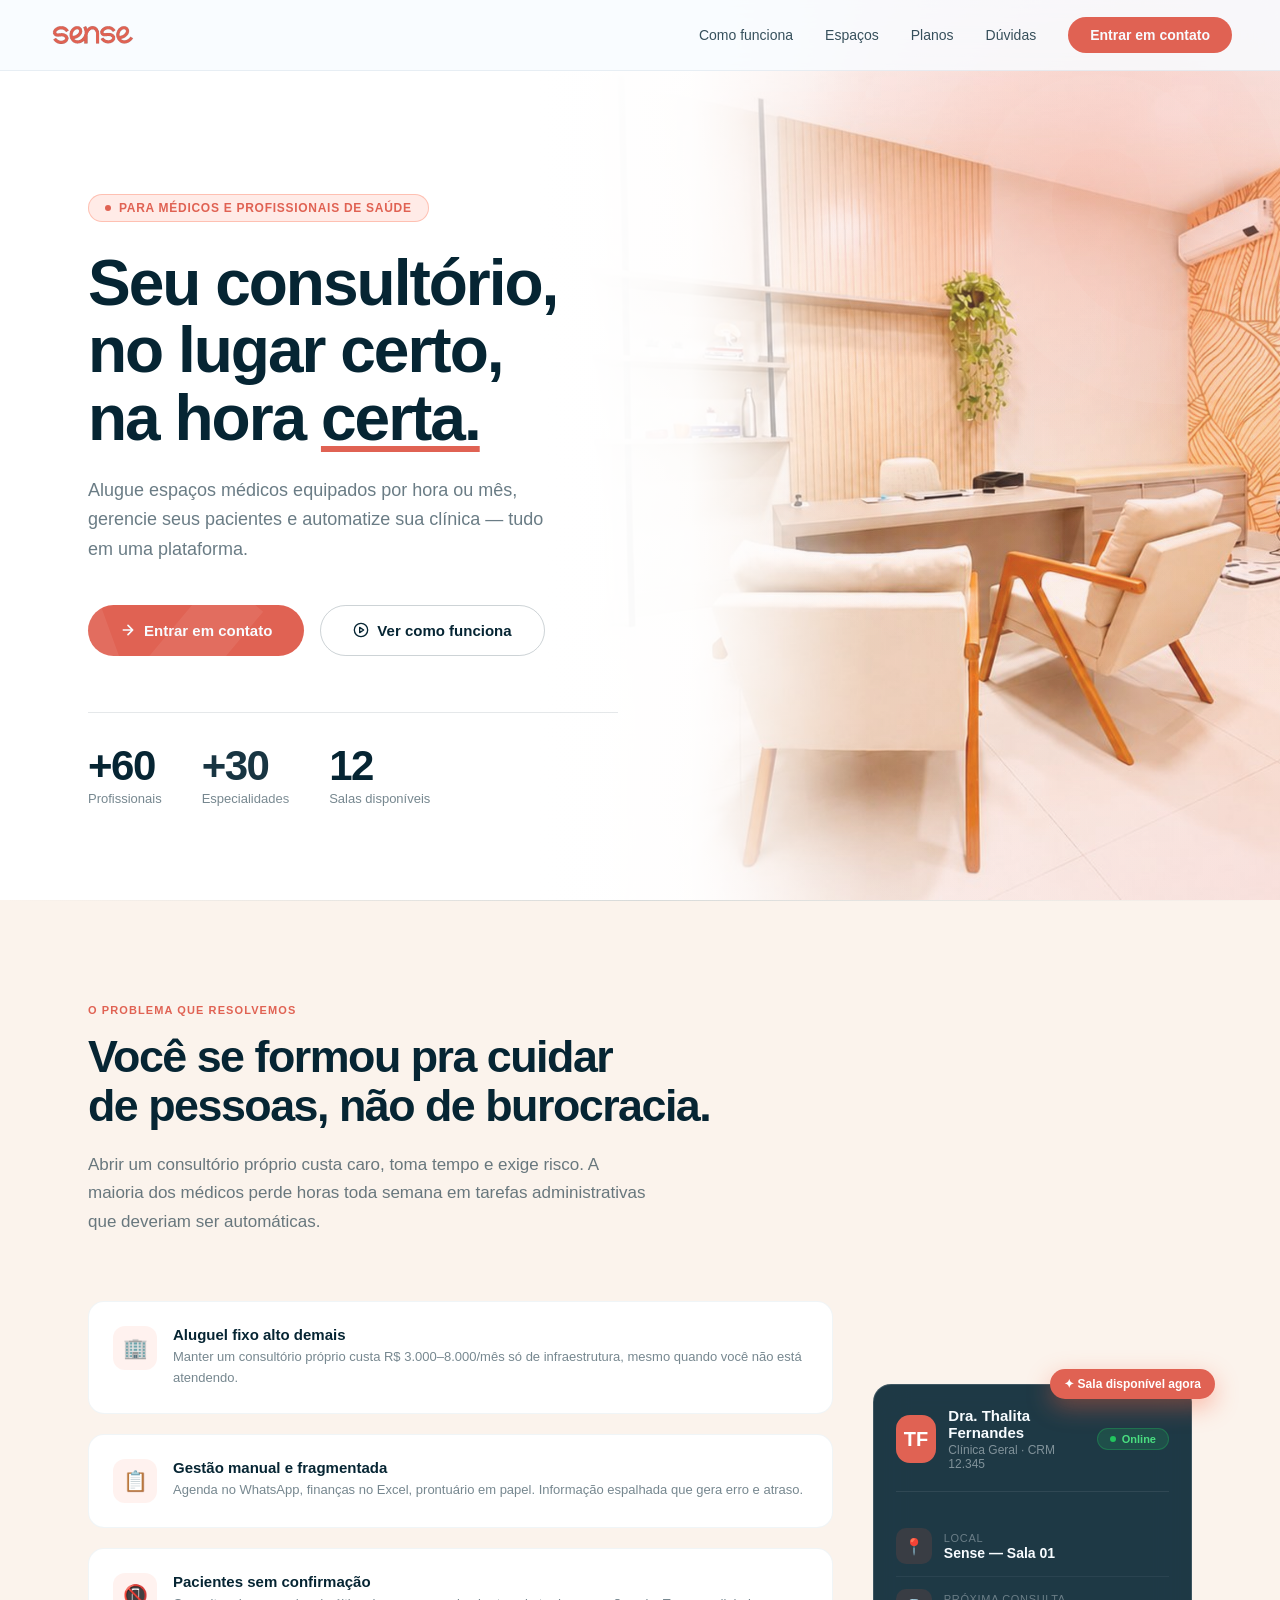
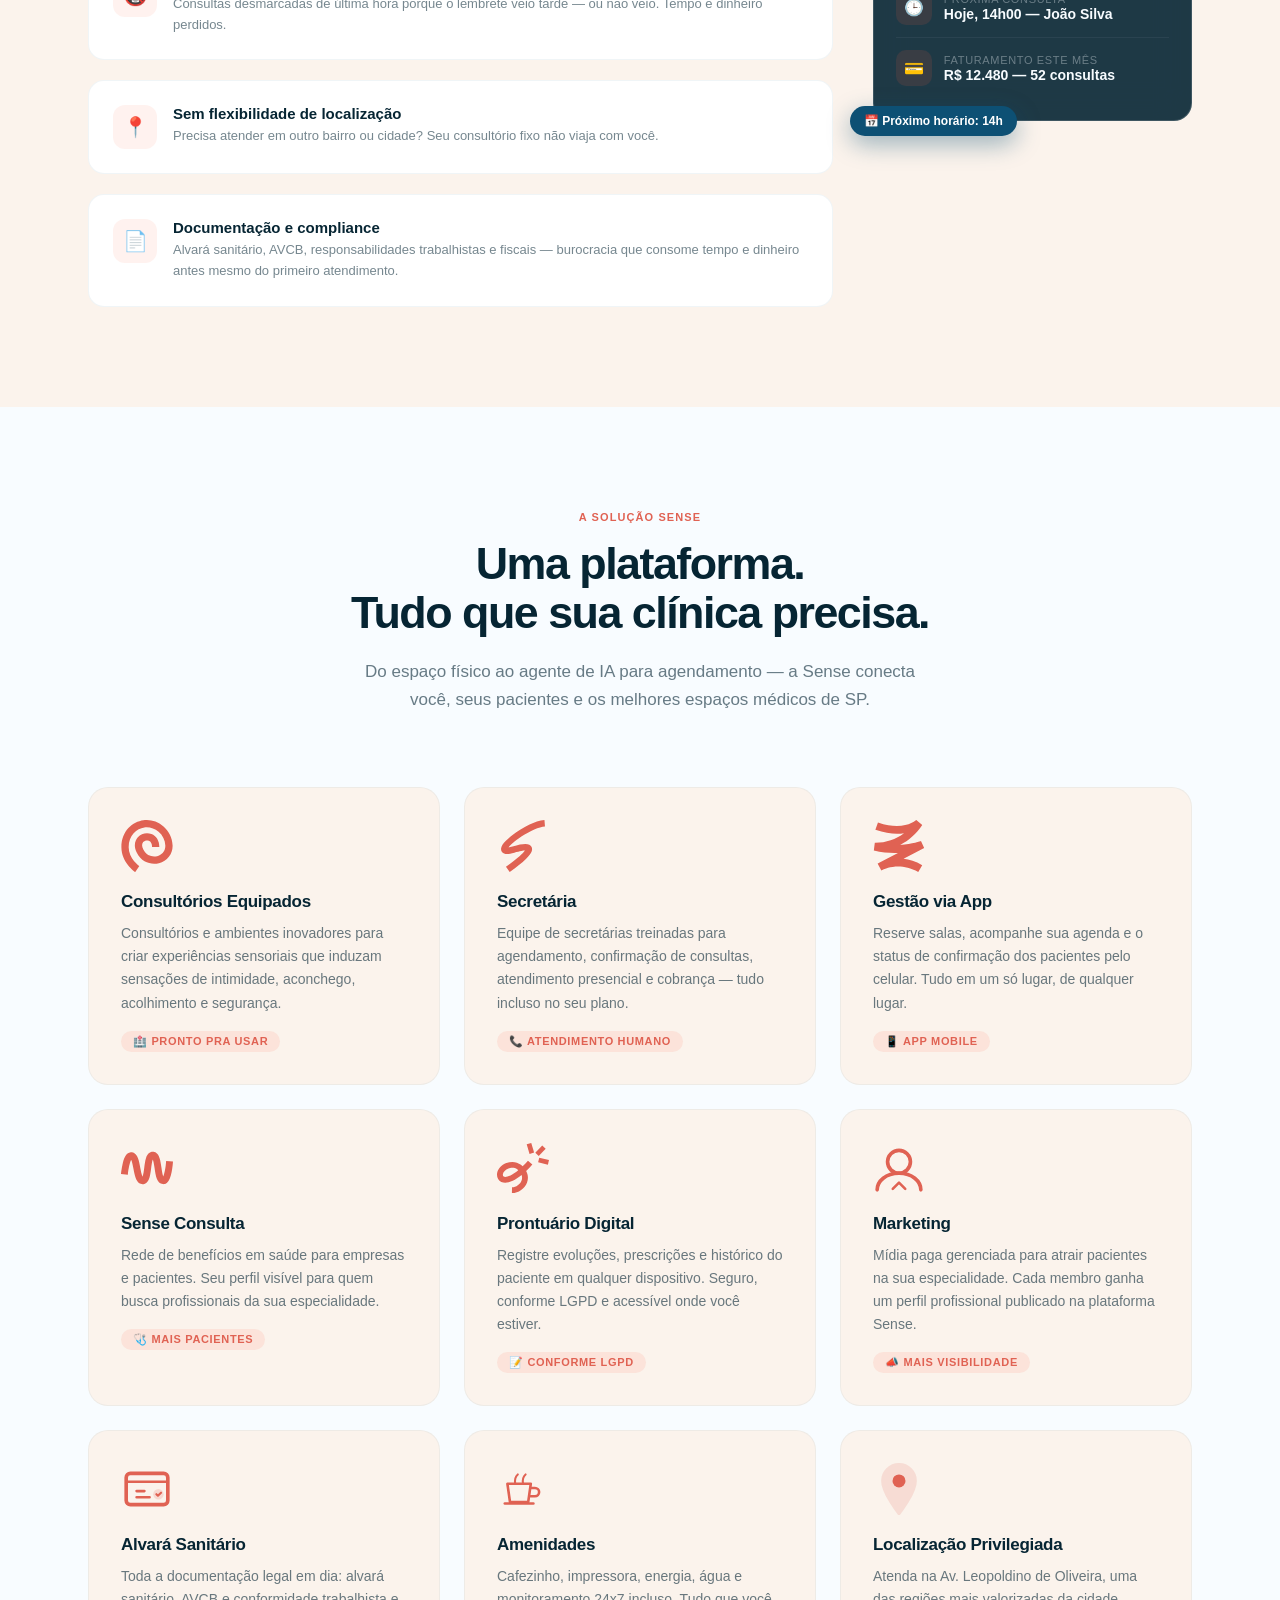
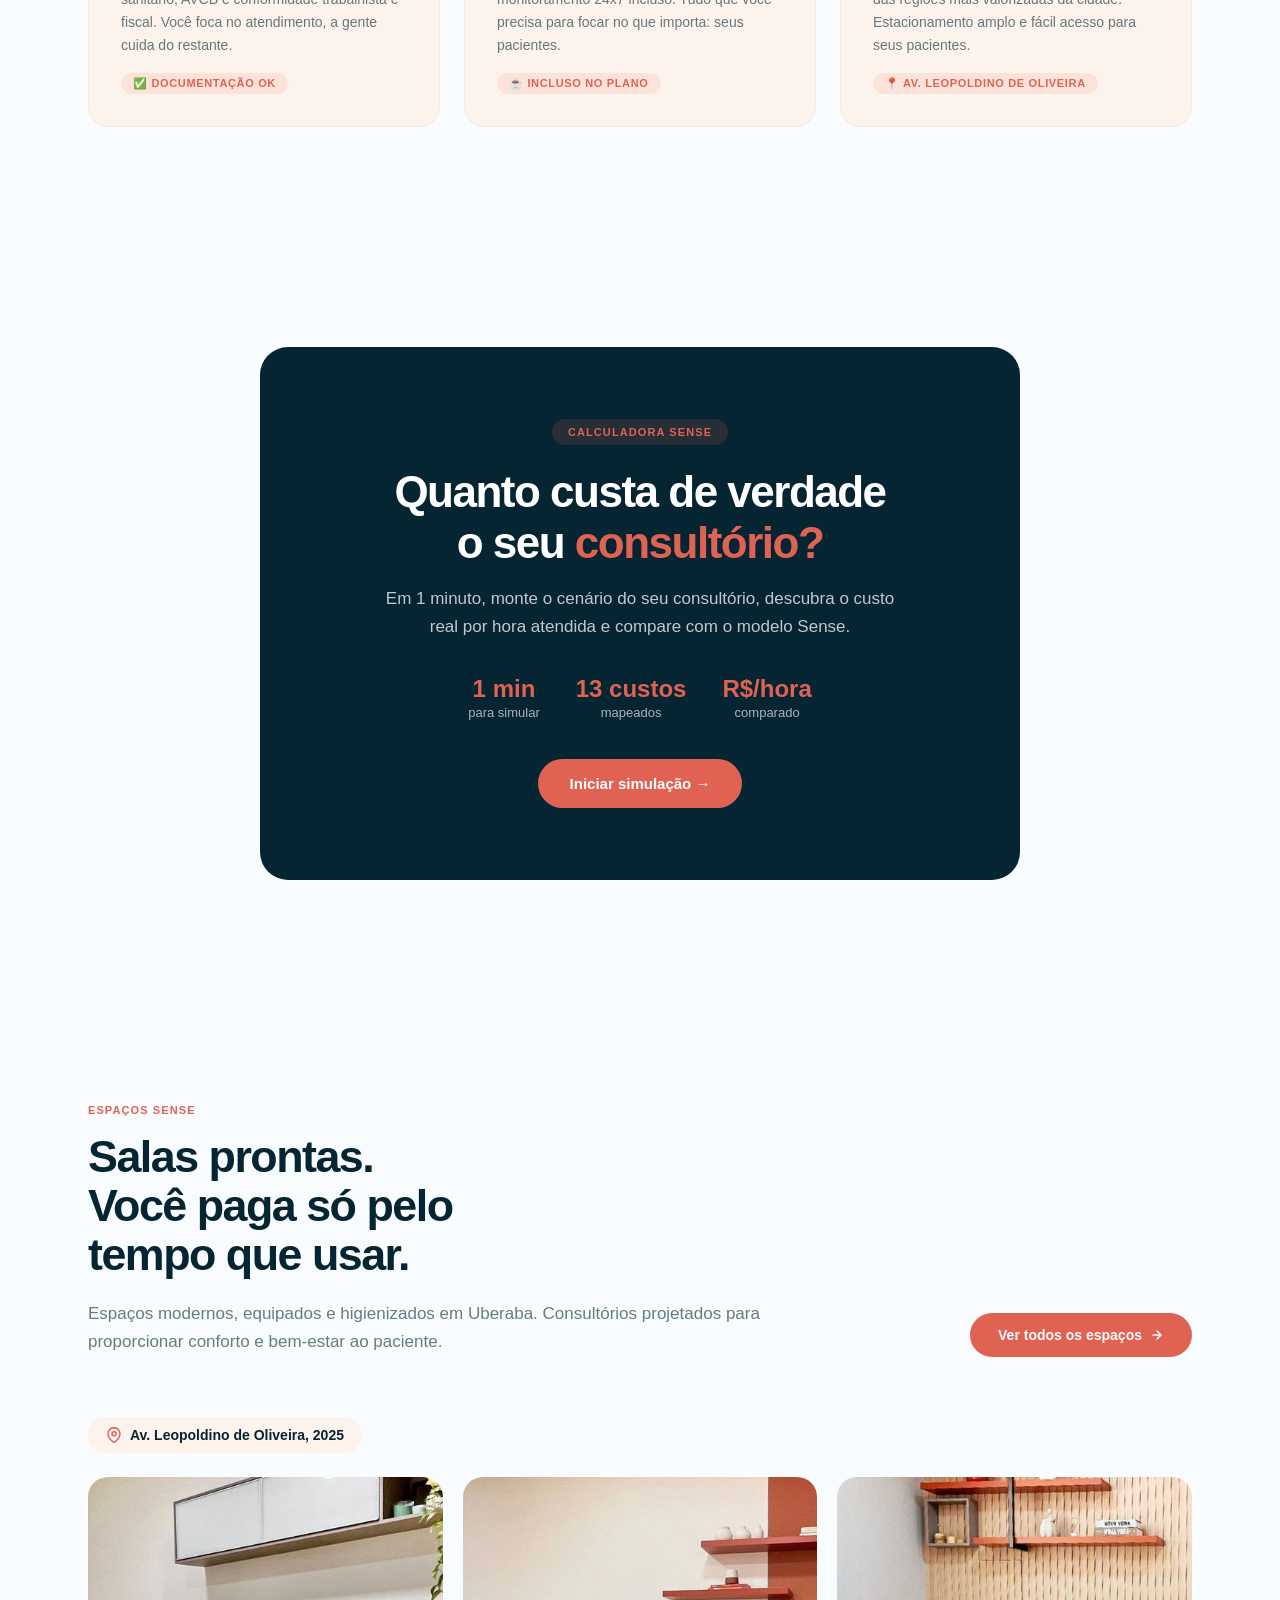
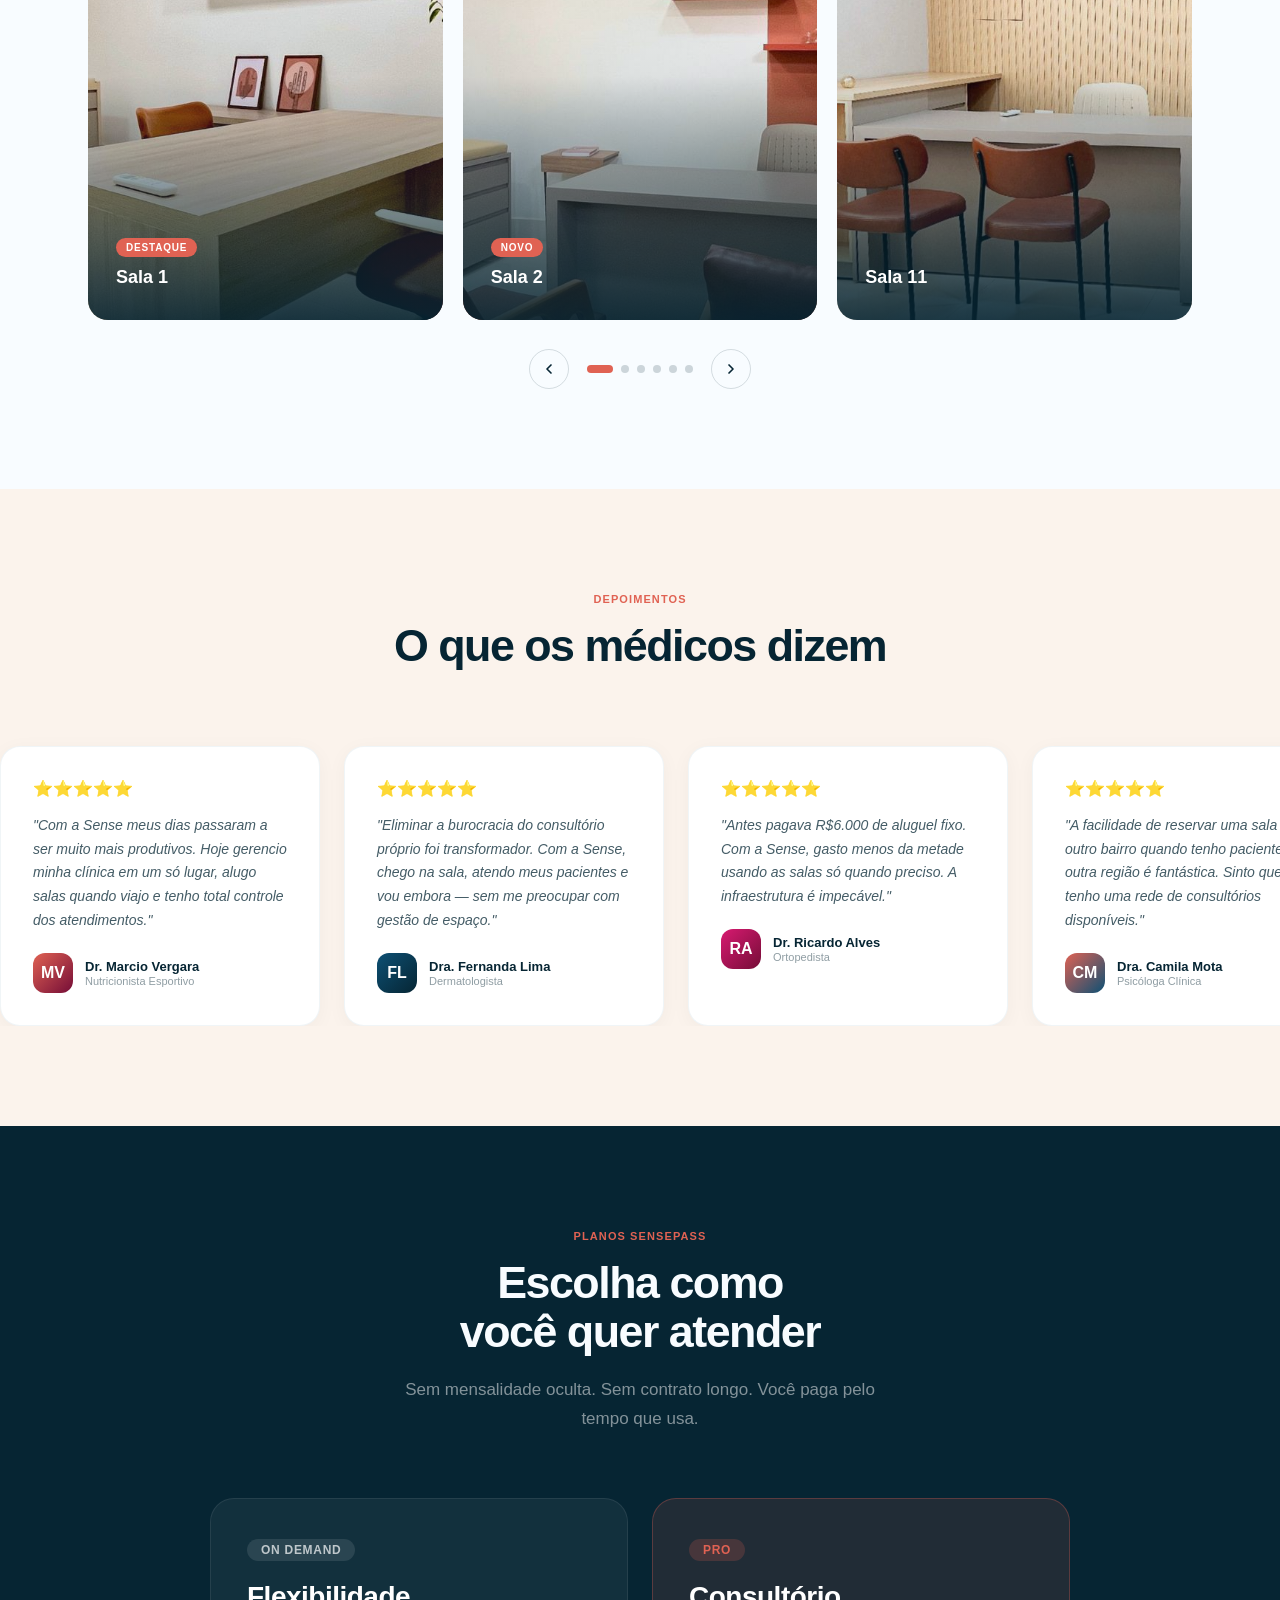
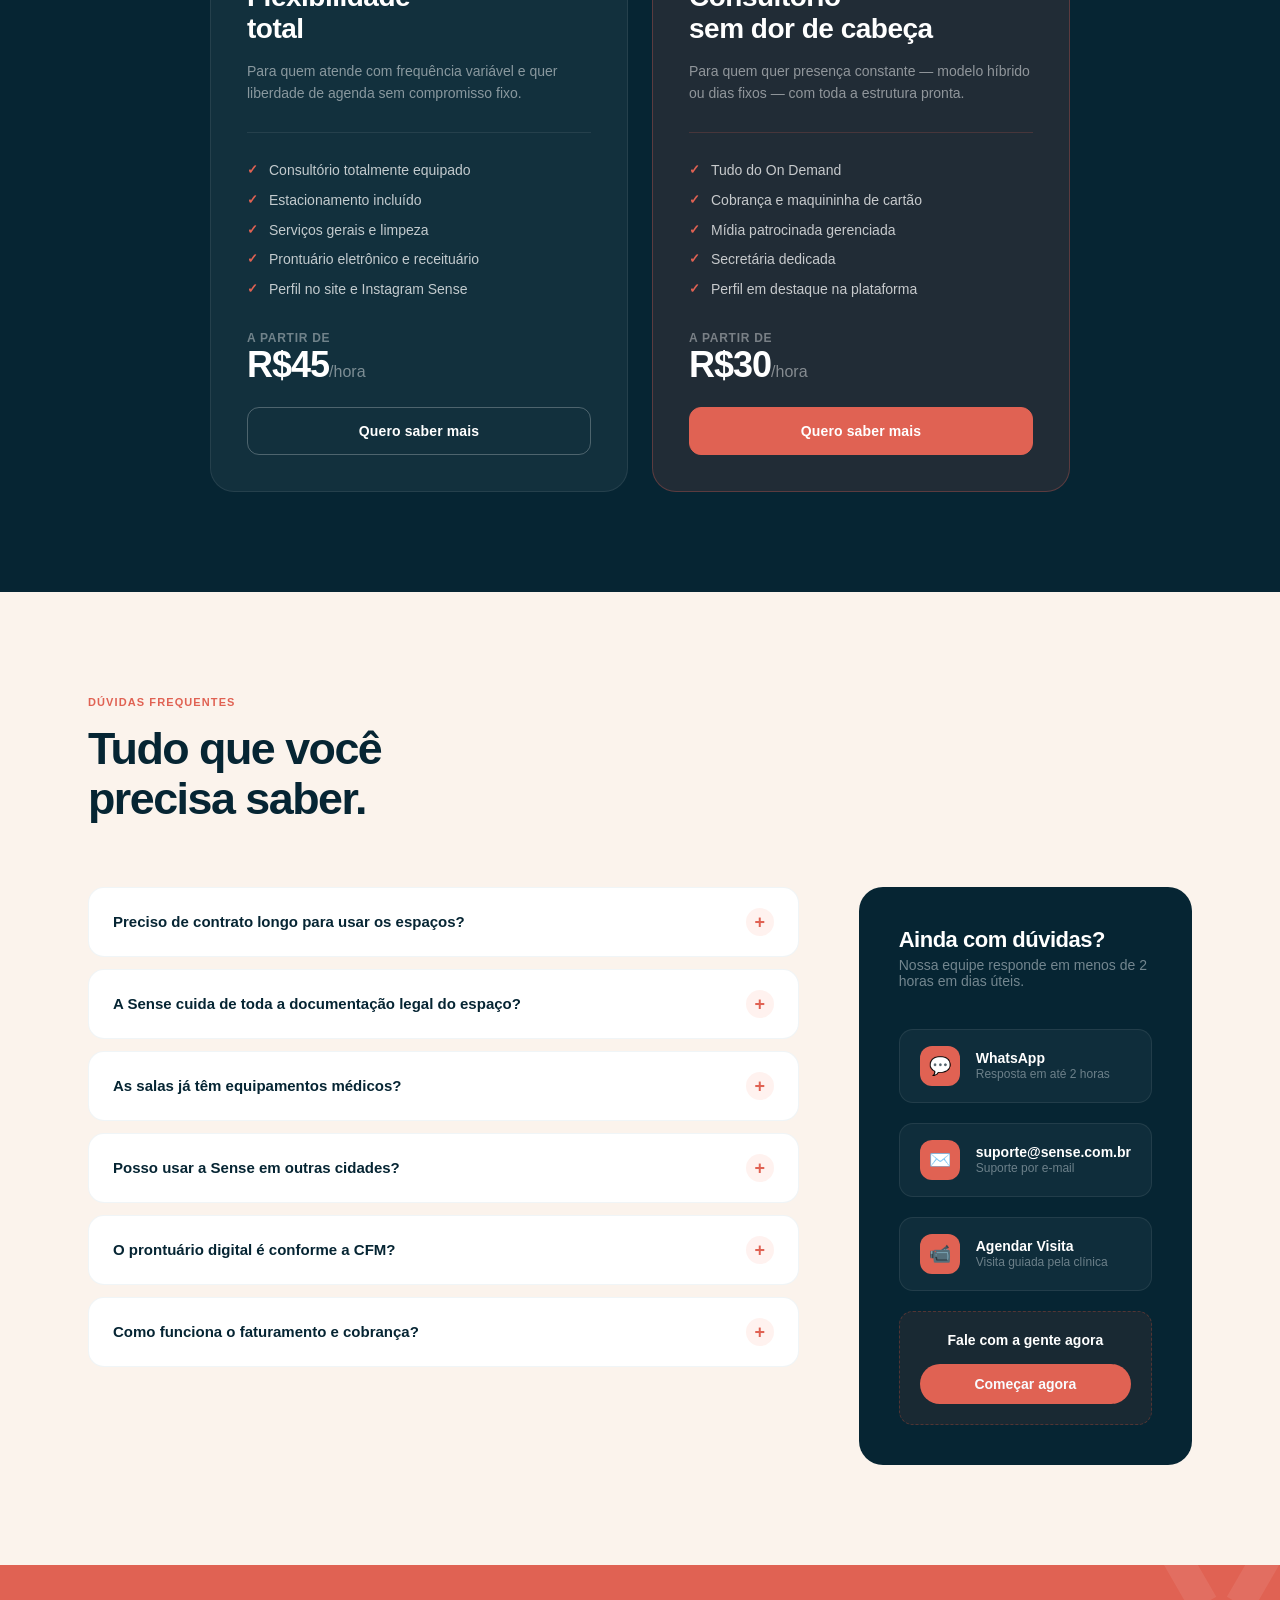
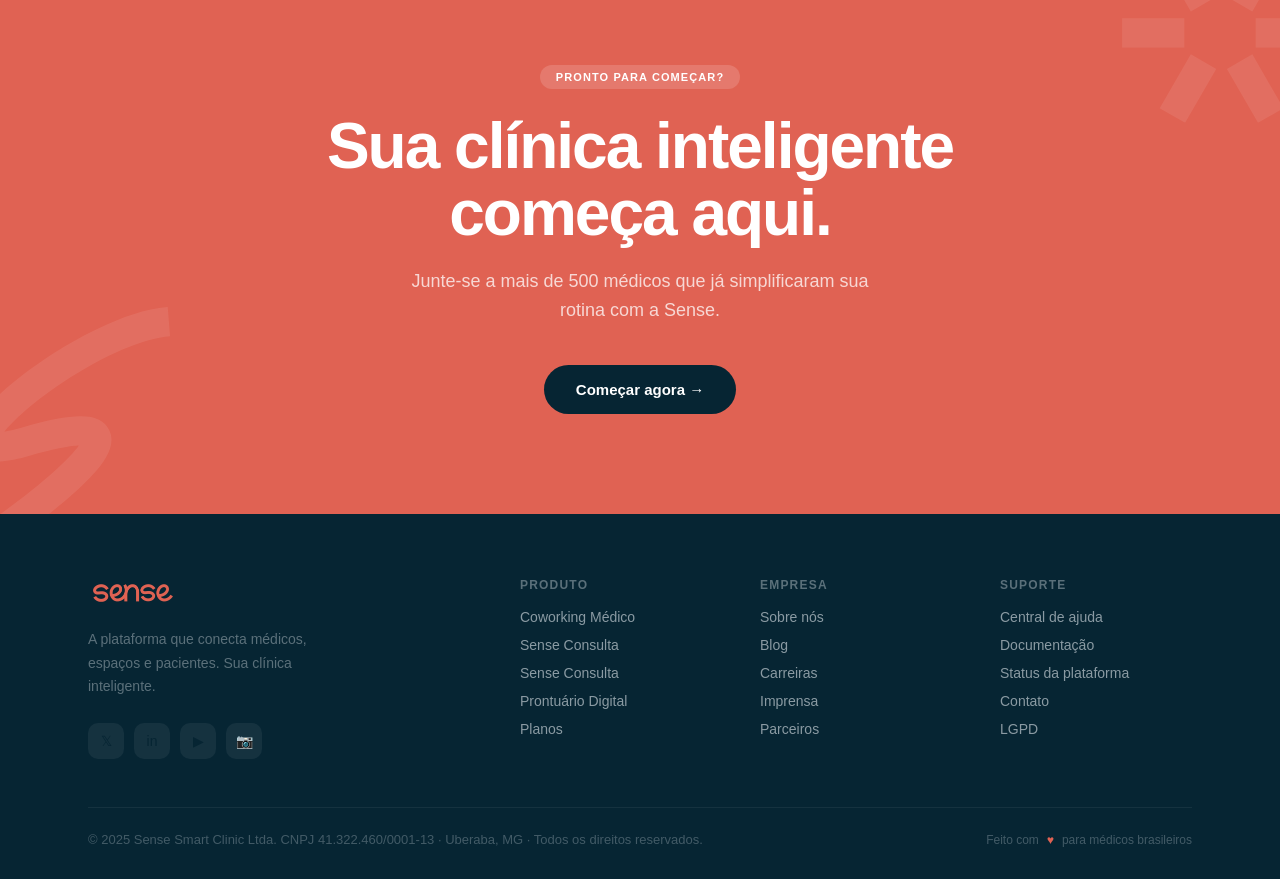
==== index.html @ 04485020 "fix: seleciona o pacote SensePass mais próximo das horas mensais Antes o pacote era sempre arredonda" ====
<!DOCTYPE html>
<html lang="pt-BR">
<head>
<meta charset="UTF-8" />
<meta name="viewport" content="width=device-width, initial-scale=1.0" />
<title>Sense Smart Clinic — Seu consultório inteligente</title>
<link rel="icon" type="image/svg+xml" href="favicon.svg" />
<link rel="icon" type="image/png" sizes="96x96" href="favicon-96.png" />
<link rel="apple-touch-icon" sizes="180x180" href="apple-touch-icon.png" />
<meta name="theme-color" content="#e06253" />
<style>
/* ─── FONT ─────────────────────────────────────────────── */
@font-face {
  font-family: 'Satoshi';
  src: url('Satoshi-Variable.ttf') format('truetype');
  font-weight: 100 900;
  font-style: normal;
}

/* ─── TOKENS ────────────────────────────────────────────── */
:root {
  --tomato:      #e06253;
  --tomato-dark: #c45444;
  --tomato-soft: #FEDDD6;
  --claret:      #750D37;
  --indigo:      #0D5074;
  --gunmetal:    #062533;
  --seashell:    #FBF3EC;
  --white:       #F8FCFF;
  --fairy:       #FCC5DF;
  --dogwood:     #D81A71;

  --ff: 'Satoshi', sans-serif;
  --ease-out-expo: cubic-bezier(0.16, 1, 0.3, 1);
}

/* ─── RESET ─────────────────────────────────────────────── */
*, *::before, *::after { box-sizing: border-box; margin: 0; padding: 0; }
html { scroll-behavior: smooth; }
body {
  font-family: var(--ff);
  background: var(--white);
  color: var(--gunmetal);
  overflow-x: hidden;
  -webkit-font-smoothing: antialiased;
}
img, svg { display: block; max-width: 100%; }
a { text-decoration: none; color: inherit; }
button, input { font-family: inherit; }

/* ─── UTILITY ───────────────────────────────────────────── */
.container {
  max-width: 1200px;
  margin: 0 auto;
  padding: 0 48px;
}
@media (max-width: 768px) { .container { padding: 0 24px; } }

/* ─── NAV ───────────────────────────────────────────────── */
nav {
  position: fixed; top: 0; left: 0; right: 0; z-index: 100;
  display: flex; align-items: center; justify-content: space-between;
  padding: 20px 48px;
  background: rgba(248,252,255,0.85);
  backdrop-filter: blur(16px);
  border-bottom: 1px solid rgba(13,80,116,0.08);
  transition: all 0.3s ease;
}
nav.scrolled {
  padding: 14px 48px;
  box-shadow: 0 2px 24px rgba(6,37,51,0.08);
}
.nav-logo {
  display: flex; align-items: center; gap: 10px;
}
.nav-logo-icon {
  width: 40px; height: 40px;
  background: var(--tomato);
  border-radius: 12px;
  display: flex; align-items: center; justify-content: center;
}
.nav-logo-text {
  font-size: 22px; font-weight: 800;
  color: var(--gunmetal);
  letter-spacing: -0.5px;
}
.nav-links {
  display: flex; align-items: center; gap: 32px;
  list-style: none;
}
.nav-links a {
  font-size: 14px; font-weight: 500;
  color: var(--gunmetal);
  opacity: 0.8;
  transition: opacity 0.2s;
}
.nav-links a:hover { opacity: 1; }
.nav-cta {
  background: var(--tomato);
  color: var(--white) !important;
  opacity: 1 !important;
  padding: 10px 22px;
  border-radius: 50px;
  font-weight: 600 !important;
  transition: background 0.2s, transform 0.15s !important;
}
.nav-cta:hover { background: var(--tomato-dark) !important; transform: translateY(-1px); }
@media (max-width: 768px) {
  nav { padding: 16px 24px; }
  .nav-links { display: none; }
}

/* ─── HERO ──────────────────────────────────────────────── */
.hero {
  min-height: 100vh;
  background:
    linear-gradient(to right, #ffffff 0%, #ffffff 42%, rgba(255,255,255,0.92) 54%, rgba(255,255,255,0.1) 68%),
    radial-gradient(ellipse at 100% 0%, rgba(224,98,83,0.22) 0%, rgba(224,98,83,0) 55%),
    radial-gradient(ellipse at 100% 100%, rgba(224,98,83,0.18) 0%, rgba(224,98,83,0) 50%),
    url('[data-uri]') center center / cover no-repeat;
  background-color: #ffffff;
  position: relative;
  overflow: hidden;
  display: flex; align-items: center;
  padding-top: 80px;
}

.hero-bg-grafismo {
  position: absolute;
  pointer-events: none;
  opacity: 0.07;
}
.hero-bg-grafismo.g1 { top: -60px; right: -80px; width: 520px; transform: rotate(15deg); }
.hero-bg-grafismo.g2 { bottom: -40px; left: -60px; width: 360px; transform: rotate(-20deg); }
.hero-bg-grafismo.g3 { top: 40%; right: 5%; width: 180px; opacity: 0.05; }

.hero-accent-blob {
  position: absolute;
  width: 600px; height: 600px;
  border-radius: 50%;
  background: radial-gradient(circle, rgba(252,94,59,0.18) 0%, transparent 70%);
  top: -100px; right: -100px;
  pointer-events: none;
}

.hero-content {
  padding: 100px 0 80px;
  width: 100%;
}
.hero-left {
  max-width: 48%;
}
.hero > .container {
  width: 100%;
}

.hero-eyebrow {
  display: inline-flex; align-items: center; gap: 8px;
  background: rgba(252,94,59,0.12);
  border: 1px solid rgba(252,94,59,0.3);
  border-radius: 50px;
  padding: 6px 16px;
  margin-bottom: 28px;
}
.hero-eyebrow-dot {
  width: 6px; height: 6px;
  background: var(--tomato);
  border-radius: 50%;
  animation: pulse-dot 2s ease-in-out infinite;
}
@keyframes pulse-dot {
  0%, 100% { transform: scale(1); opacity: 1; }
  50% { transform: scale(1.4); opacity: 0.7; }
}
.hero-eyebrow span {
  font-size: 12px; font-weight: 600;
  color: var(--tomato);
  letter-spacing: 0.06em; text-transform: uppercase;
}

.hero-title {
  font-size: clamp(40px, 5vw, 64px);
  font-weight: 800;
  line-height: 1.05;
  letter-spacing: -2px;
  color: var(--gunmetal);
  margin-bottom: 24px;
}
.hero-title .accent { color: var(--tomato); }

.hero-subtitle {
  font-size: 18px; font-weight: 400; line-height: 1.65;
  color: rgba(6,37,51,0.6);
  margin-bottom: 40px;
  max-width: 480px;
}

.hero-ctas {
  display: flex; gap: 16px; flex-wrap: wrap; margin-bottom: 56px;
}
.btn-primary {
  background: var(--tomato);
  color: var(--white);
  padding: 16px 32px;
  border-radius: 50px;
  font-size: 15px; font-weight: 700;
  border: none; cursor: pointer;
  transition: all 0.2s;
  display: inline-flex; align-items: center; gap: 8px;
}
.btn-primary:hover { background: var(--tomato-dark); transform: translateY(-2px); box-shadow: 0 8px 24px rgba(252,94,59,0.35); }
.btn-ghost {
  background: transparent;
  color: var(--gunmetal);
  padding: 16px 32px;
  border-radius: 50px;
  font-size: 15px; font-weight: 600;
  border: 1.5px solid rgba(6,37,51,0.2);
  cursor: pointer;
  transition: all 0.2s;
  display: inline-flex; align-items: center; gap: 8px;
}
.btn-ghost:hover { border-color: rgba(6,37,51,0.5); background: rgba(6,37,51,0.04); }

.hero-stats {
  display: flex; gap: 40px; flex-wrap: wrap;
  padding-top: 32px;
  border-top: 1px solid rgba(6,37,51,0.1);
}
.stat-item {}
.stat-num {
  font-size: 42px; font-weight: 900; color: var(--gunmetal); letter-spacing: -1.5px; line-height: 1;
}
.stat-label {
  font-size: 13px; color: rgba(6,37,51,0.55); margin-top: 4px; font-weight: 500;
}

/* HERO VISUAL SIDE */
.hero-visual {
  position: relative;
  display: flex; align-items: flex-end; justify-content: flex-end;
  min-height: 420px;
}

.hero-card-main {
  background: rgba(6,37,51,0.9);
  backdrop-filter: blur(16px);
  border: 1px solid rgba(248,252,255,0.15);
  border-radius: 18px;
  padding: 22px;
  width: 100%;
  max-width: 380px;
  align-self: flex-end;
  position: relative;
  animation: float-card 4s ease-in-out infinite;
}
@keyframes float-card {
  0%, 100% { transform: translateY(0); }
  50% { transform: translateY(-10px); }
}

.card-header {
  display: flex; align-items: center; gap: 12px;
  margin-bottom: 24px;
  padding-bottom: 20px;
  border-bottom: 1px solid rgba(248,252,255,0.08);
}
.card-avatar {
  width: 48px; height: 48px;
  background: var(--tomato);
  border-radius: 14px;
  display: flex; align-items: center; justify-content: center;
  font-size: 20px; font-weight: 800; color: white;
}
.card-doctor-info {}
.card-doctor-name {
  font-size: 15px; font-weight: 700; color: var(--white);
}
.card-doctor-spec {
  font-size: 12px; color: rgba(248,252,255,0.45);
  margin-top: 2px;
}
.card-status {
  margin-left: auto;
  display: flex; align-items: center; gap: 6px;
  background: rgba(34,197,94,0.15);
  border: 1px solid rgba(34,197,94,0.3);
  border-radius: 50px;
  padding: 4px 12px;
}
.card-status-dot { width: 6px; height: 6px; background: #22c55e; border-radius: 50%; }
.card-status span { font-size: 11px; font-weight: 600; color: #4ade80; }

.card-row {
  display: flex; align-items: center; gap: 12px;
  padding: 12px 0;
  border-bottom: 1px solid rgba(248,252,255,0.05);
}
.card-row:last-of-type { border-bottom: none; }
.card-row-icon {
  width: 36px; height: 36px;
  background: rgba(252,94,59,0.12);
  border-radius: 10px;
  display: flex; align-items: center; justify-content: center;
  font-size: 16px;
  flex-shrink: 0;
}
.card-row-content {}
.card-row-label { font-size: 11px; color: rgba(248,252,255,0.35); text-transform: uppercase; letter-spacing: 0.06em; }
.card-row-value { font-size: 14px; font-weight: 600; color: var(--white); margin-top: 1px; }

.badge-floating {
  position: absolute;
  background: var(--tomato);
  color: white;
  font-size: 12px; font-weight: 700;
  padding: 8px 14px;
  border-radius: 50px;
  white-space: nowrap;
  box-shadow: 0 8px 24px rgba(252,94,59,0.4);
}
.badge-floating.b1 { top: -16px; right: -24px; animation: badge-pop 3s ease-in-out infinite; }
.badge-floating.b2 { bottom: -16px; left: -24px; animation: badge-pop 3s ease-in-out infinite 1.5s; background: var(--indigo); box-shadow: 0 8px 24px rgba(13,80,116,0.4); }
@keyframes badge-pop {
  0%, 100% { transform: scale(1) rotate(-2deg); }
  50% { transform: scale(1.05) rotate(1deg); }
}

@media (max-width: 900px) {
  .hero-content { grid-template-columns: 1fr; gap: 40px; width: 100%; }
  .hero-visual { display: none; }
}

/* ─── PROBLEM ───────────────────────────────────────────── */
.problem-section {
  background: var(--seashell);
  padding: 100px 0;
  position: relative;
  overflow: hidden;
}
.problem-section::before {
  content: '';
  position: absolute;
  top: 0; left: 0; right: 0;
  height: 1px;
  background: linear-gradient(90deg, transparent, rgba(13,80,116,0.15), transparent);
}

.section-eyebrow {
  display: inline-block;
  font-size: 11px; font-weight: 700;
  color: var(--tomato);
  letter-spacing: 0.1em; text-transform: uppercase;
  margin-bottom: 16px;
}
.section-title {
  font-size: clamp(32px, 3.5vw, 48px);
  font-weight: 800; letter-spacing: -1.5px; line-height: 1.1;
  color: var(--gunmetal);
  margin-bottom: 20px;
}
.section-subtitle {
  font-size: 17px; font-weight: 400; line-height: 1.7;
  color: rgba(6,37,51,0.6);
  max-width: 560px;
}

.problem-grid {
  display: grid;
  grid-template-columns: 1.4fr 0.6fr;
  gap: 40px;
  margin-top: 64px;
  align-items: start;
}

.problem-list {
  display: flex; flex-direction: column; gap: 20px;
}

.problem-item {
  display: flex; align-items: flex-start; gap: 16px;
  padding: 24px;
  background: white;
  border-radius: 16px;
  border: 1px solid rgba(13,80,116,0.06);
  transition: all 0.3s;
  cursor: default;
}
.problem-item:hover {
  transform: translateX(4px);
  border-color: rgba(252,94,59,0.2);
  box-shadow: 0 4px 20px rgba(6,37,51,0.06);
}
.problem-icon {
  width: 44px; height: 44px; flex-shrink: 0;
  background: rgba(252,94,59,0.08);
  border-radius: 12px;
  display: flex; align-items: center; justify-content: center;
  font-size: 20px;
}
.problem-text-title {
  font-size: 15px; font-weight: 700; color: var(--gunmetal);
  margin-bottom: 4px;
}
.problem-text-desc {
  font-size: 13px; line-height: 1.6;
  color: rgba(6,37,51,0.55);
}

.problem-quote {
  background: var(--gunmetal);
  border-radius: 24px;
  padding: 40px;
  position: relative;
  overflow: hidden;
}
.problem-quote::before {
  content: '"';
  position: absolute;
  top: -20px; right: 20px;
  font-size: 200px; font-weight: 900;
  color: rgba(252,94,59,0.06);
  line-height: 1;
  font-family: Georgia, serif;
}
.problem-quote-text {
  font-size: 20px; font-weight: 500;
  color: var(--white);
  line-height: 1.55;
  margin-bottom: 28px;
  position: relative; z-index: 1;
}
.problem-quote-text strong { color: var(--tomato); font-weight: 700; }
.problem-quote-author {
  display: flex; align-items: center; gap: 12px;
  position: relative; z-index: 1;
}
.problem-quote-avatar {
  width: 44px; height: 44px;
  background: linear-gradient(135deg, var(--tomato), var(--claret));
  border-radius: 12px;
  display: flex; align-items: center; justify-content: center;
  font-size: 18px; font-weight: 800; color: white;
}
.problem-quote-name { font-size: 14px; font-weight: 700; color: var(--white); }
.problem-quote-spec { font-size: 12px; color: rgba(248,252,255,0.45); margin-top: 2px; }

@media (max-width: 900px) {
  .problem-grid { grid-template-columns: 1fr; }
}

/* ─── SOLUTION ──────────────────────────────────────────── */
.solution-section {
  padding: 100px 0;
  background: var(--white);
  position: relative;
  overflow: hidden;
}
.solution-section .bg-text {
  position: absolute;
  font-size: 180px; font-weight: 900;
  color: rgba(13,80,116,0.025);
  top: 50%; left: 50%;
  transform: translate(-50%, -50%);
  white-space: nowrap;
  letter-spacing: -6px;
  pointer-events: none;
}

.solution-header {
  text-align: center;
  max-width: 680px; margin: 0 auto 72px;
}
.solution-header .section-subtitle { margin: 0 auto; }

.features-grid {
  display: grid;
  grid-template-columns: repeat(3, 1fr);
  gap: 24px;
}

.feature-card {
  background: var(--seashell);
  border-radius: 20px;
  padding: 32px;
  border: 1px solid rgba(13,80,116,0.05);
  transition: all 0.3s var(--ease-out-expo);
  position: relative;
  overflow: hidden;
}
.feature-card::after {
  content: '';
  position: absolute;
  bottom: 0; left: 0; right: 0; height: 3px;
  background: var(--tomato);
  transform: scaleX(0);
  transform-origin: left;
  transition: transform 0.3s var(--ease-out-expo);
}
.feature-card:hover {
  transform: translateY(-6px);
  box-shadow: 0 20px 48px rgba(6,37,51,0.1);
  border-color: rgba(252,94,59,0.15);
}
.feature-card:hover::after { transform: scaleX(1); }

.feature-card.featured {
  background: var(--gunmetal);
  grid-row: span 1;
}

.feature-icon {
  width: 52px; height: 52px;
  margin-bottom: 20px;
}
.feature-icon svg { width: 100%; height: 100%; }

.feature-title {
  font-size: 17px; font-weight: 800;
  color: var(--gunmetal);
  margin-bottom: 10px;
  letter-spacing: -0.3px;
}
.feature-card.featured .feature-title { color: var(--white); }

.feature-desc {
  font-size: 14px; line-height: 1.65;
  color: rgba(6,37,51,0.6);
}
.feature-card.featured .feature-desc { color: rgba(248,252,255,0.5); }

.feature-pill {
  display: inline-flex; align-items: center; gap: 6px;
  background: rgba(252,94,59,0.1);
  border-radius: 50px; padding: 4px 12px;
  font-size: 11px; font-weight: 700; color: var(--tomato);
  text-transform: uppercase; letter-spacing: 0.06em;
  margin-top: 16px;
}

@media (max-width: 900px) {
  .features-grid { grid-template-columns: 1fr; }
}

/* ─── HOW IT WORKS ──────────────────────────────────────── */
.how-section {
  padding: 100px 0;
  background: var(--gunmetal);
  position: relative;
  overflow: hidden;
}

.how-header {
  text-align: center;
  max-width: 600px; margin: 0 auto 72px;
}
.how-header .section-title { color: var(--white); }
.how-header .section-subtitle { color: rgba(248,252,255,0.5); margin: 0 auto; }

.steps-row {
  display: grid;
  grid-template-columns: repeat(4, 1fr);
  gap: 0;
  position: relative;
}
.steps-row::before {
  content: '';
  position: absolute;
  top: 36px; left: 12.5%; right: 12.5%;
  height: 2px;
  background: linear-gradient(90deg, var(--tomato) 0%, rgba(252,94,59,0.2) 100%);
  pointer-events: none;
}

.step-item {
  text-align: center;
  padding: 0 16px;
  position: relative;
}
.step-num {
  width: 72px; height: 72px;
  background: var(--tomato);
  border-radius: 50%;
  display: flex; align-items: center; justify-content: center;
  font-size: 22px; font-weight: 900;
  color: white;
  margin: 0 auto 24px;
  position: relative; z-index: 1;
  border: 4px solid var(--gunmetal);
  transition: transform 0.2s;
}
.step-item:hover .step-num { transform: scale(1.1); }
.step-title {
  font-size: 16px; font-weight: 700; color: var(--white);
  margin-bottom: 10px;
}
.step-desc {
  font-size: 13px; line-height: 1.65;
  color: rgba(248,252,255,0.4);
}

@media (max-width: 768px) {
  .steps-row { grid-template-columns: 1fr 1fr; }
  .steps-row::before { display: none; }
  .step-item { margin-bottom: 32px; }
}

/* ─── SPACES ────────────────────────────────────────────── */
.spaces-section {
  padding: 100px 0;
  background: var(--white);
}

.spaces-header {
  display: grid;
  grid-template-columns: 1.4fr 0.6fr;
  gap: 60px;
  align-items: end;
  margin-bottom: 60px;
}
.spaces-header .section-subtitle { max-width: 100%; }

.spaces-cta { text-align: right; }
.spaces-cta .btn-primary { font-size: 14px; padding: 14px 28px; }

/* endereço com pin acima da galeria */
.spaces-address {
  display: inline-flex; align-items: center; gap: 8px;
  background: var(--seashell);
  color: var(--gunmetal);
  font-size: 14px; font-weight: 700;
  padding: 10px 18px; border-radius: 50px;
  margin-bottom: 24px;
}
.spaces-address svg { flex-shrink: 0; color: var(--tomato); }

/* carrossel */
.spaces-carousel { position: relative; overflow: hidden; }
.spaces-track {
  display: flex;
  gap: 20px;
  transition: transform 0.7s var(--ease-out-expo);
  will-change: transform;
}

.space-card {
  flex: 0 0 calc((100% - 40px) / 3);
  border-radius: 20px;
  overflow: hidden;
  position: relative;
  aspect-ratio: 4/5;
  cursor: pointer;
  transition: transform 0.3s var(--ease-out-expo);
}
.space-card:hover { transform: scale(1.02); }

/* controles do carrossel */
.spaces-controls {
  display: flex; align-items: center; justify-content: center;
  gap: 10px; margin-top: 28px;
}
.spaces-dot {
  width: 8px; height: 8px; border-radius: 50%;
  background: rgba(6,37,51,0.18);
  border: none; padding: 0; cursor: pointer;
  transition: all 0.3s var(--ease-out-expo);
}
.spaces-dot.active { background: var(--tomato); width: 26px; border-radius: 50px; }
.spaces-arrow {
  width: 40px; height: 40px; border-radius: 50%;
  border: 1.5px solid rgba(6,37,51,0.15);
  background: transparent; color: var(--gunmetal);
  display: flex; align-items: center; justify-content: center;
  cursor: pointer; transition: all 0.2s;
}
.spaces-arrow:hover { background: var(--tomato); border-color: var(--tomato); color: #fff; }
.spaces-dots { display: flex; align-items: center; gap: 8px; margin: 0 8px; }

/* lightbox — foto expandida */
.lightbox {
  position: fixed; inset: 0; z-index: 200;
  background: rgba(6,37,51,0.94);
  display: flex; align-items: center; justify-content: center;
  padding: 40px 24px;
  opacity: 0; visibility: hidden;
  transition: opacity 0.3s var(--ease-out-expo), visibility 0.3s;
}
.lightbox.open { opacity: 1; visibility: visible; }
.lightbox-img {
  max-width: min(92vw, 900px); max-height: 88vh;
  border-radius: 16px; object-fit: contain;
  transform: scale(0.94);
  transition: transform 0.35s var(--ease-out-expo);
  box-shadow: 0 30px 80px rgba(0,0,0,0.45);
}
.lightbox.open .lightbox-img { transform: scale(1); }
.lightbox-caption {
  position: absolute; bottom: 26px; left: 0; right: 0;
  text-align: center; color: #fff;
  font-size: 15px; font-weight: 700;
}
.lightbox-close {
  position: absolute; top: 24px; right: 24px;
  width: 44px; height: 44px; border-radius: 50%;
  border: none; background: rgba(255,255,255,0.12); color: #fff;
  display: flex; align-items: center; justify-content: center;
  cursor: pointer; transition: background 0.2s;
}
.lightbox-close:hover { background: var(--tomato); }
.lightbox-nav {
  position: absolute; top: 50%; transform: translateY(-50%);
  width: 48px; height: 48px; border-radius: 50%;
  border: none; background: rgba(255,255,255,0.12); color: #fff;
  display: flex; align-items: center; justify-content: center;
  cursor: pointer; transition: background 0.2s;
}
.lightbox-nav:hover { background: var(--tomato); }
.lightbox-prev { left: 20px; }
.lightbox-next { right: 20px; }
@media (max-width: 640px) {
  .lightbox-nav { width: 40px; height: 40px; }
  .lightbox-prev { left: 8px; }
  .lightbox-next { right: 8px; }
}

.space-card-bg {
  position: absolute; inset: 0;
  background-size: cover; background-position: center;
  transition: transform 0.5s var(--ease-out-expo);
}
.space-card:hover .space-card-bg { transform: scale(1.06); }

.space-card-overlay {
  position: absolute; inset: 0;
  background: linear-gradient(to top, rgba(6,37,51,0.9) 0%, rgba(6,37,51,0.1) 55%, transparent 100%);
}
.space-card-content {
  position: absolute;
  bottom: 0; left: 0; right: 0;
  padding: 28px;
}
.space-card-tag {
  display: inline-block;
  background: var(--tomato);
  color: white; font-size: 10px; font-weight: 700;
  padding: 4px 10px; border-radius: 50px;
  text-transform: uppercase; letter-spacing: 0.08em;
  margin-bottom: 10px;
}
.space-card-name {
  font-size: 18px; font-weight: 800; color: white;
  margin-bottom: 4px;
}
.space-card-location {
  font-size: 12px; color: rgba(248,252,255,0.5);
}

/* Space card backgrounds using CSS gradients since we can't load photos */
.space-bg-1 { background: linear-gradient(135deg, #1a3a4a 0%, #0d5074 40%, #062533 100%); }
.space-bg-2 { background: linear-gradient(135deg, #3d1520 0%, #750D37 40%, #062533 100%); }
.space-bg-3 { background: linear-gradient(135deg, #2c1a3a 0%, #D81A71 40%, #3d0d37 100%); }

/* Interior illustration for space cards */
.space-illustration {
  position: absolute; inset: 0;
  display: flex; align-items: center; justify-content: center;
  opacity: 0.25;
}
.space-illustration svg { width: 60%; height: 60%; }

@media (max-width: 900px) {
  .spaces-header { grid-template-columns: 1fr; gap: 20px; }
  .spaces-cta { text-align: left; }
  .space-card { flex: 0 0 calc((100% - 20px) / 2); }
}
@media (max-width: 640px) {
  .space-card { flex: 0 0 100%; }
}

/* ─── TESTIMONIALS ──────────────────────────────────────── */
.testimonials-section {
  padding: 100px 0;
  background: var(--seashell);
  overflow: hidden;
}

.testimonials-track {
  display: flex;
  gap: 24px;
  margin-top: 56px;
  animation: scroll-track 30s linear infinite;
  width: max-content;
}
.testimonials-track:hover { animation-play-state: paused; }

@keyframes scroll-track {
  0% { transform: translateX(0); }
  100% { transform: translateX(-50%); }
}

.testimonial-card {
  background: white;
  border-radius: 20px;
  padding: 32px;
  width: 320px; flex-shrink: 0;
  border: 1px solid rgba(13,80,116,0.06);
  box-shadow: 0 4px 20px rgba(6,37,51,0.04);
}
.testimonial-stars {
  display: flex; gap: 3px; margin-bottom: 16px;
}
.testimonial-stars span { font-size: 14px; }
.testimonial-text {
  font-size: 14px; line-height: 1.7;
  color: rgba(6,37,51,0.75);
  margin-bottom: 20px;
  font-style: italic;
}
.testimonial-author {
  display: flex; align-items: center; gap: 12px;
}
.testimonial-avatar {
  width: 40px; height: 40px;
  border-radius: 12px;
  display: flex; align-items: center; justify-content: center;
  font-size: 16px; font-weight: 800; color: white;
}
.testimonial-name { font-size: 13px; font-weight: 700; color: var(--gunmetal); }
.testimonial-spec { font-size: 11px; color: rgba(6,37,51,0.45); margin-top: 1px; }

/* ─── PRICING ───────────────────────────────────────────── */
.pricing-section {
  padding: 100px 0;
  background: var(--white);
}
.pricing-header {
  text-align: center;
  max-width: 560px; margin: 0 auto 64px;
}

.pricing-grid {
  display: grid;
  grid-template-columns: repeat(3, 1fr);
  gap: 24px;
  max-width: 960px; margin: 0 auto;
}

.pricing-card {
  border-radius: 24px;
  padding: 36px 32px;
  border: 2px solid rgba(13,80,116,0.08);
  transition: all 0.3s;
  position: relative;
  overflow: hidden;
}
.pricing-card:hover {
  transform: translateY(-4px);
  box-shadow: 0 24px 56px rgba(6,37,51,0.1);
}
.pricing-card.popular {
  background: var(--gunmetal);
  border-color: var(--tomato);
}
.popular-badge {
  position: absolute;
  top: 20px; right: 20px;
  background: var(--tomato);
  color: white; font-size: 10px; font-weight: 800;
  padding: 4px 12px; border-radius: 50px;
  text-transform: uppercase; letter-spacing: 0.08em;
}
.pricing-plan-name {
  font-size: 13px; font-weight: 700;
  color: var(--tomato);
  text-transform: uppercase; letter-spacing: 0.1em;
  margin-bottom: 12px;
}
.pricing-price {
  display: flex; align-items: baseline; gap: 4px;
  margin-bottom: 8px;
}
.pricing-currency { font-size: 20px; font-weight: 700; color: var(--gunmetal); }
.pricing-card.popular .pricing-currency { color: var(--white); }
.pricing-amount { font-size: 52px; font-weight: 900; line-height: 1; letter-spacing: -2px; color: var(--gunmetal); }
.pricing-card.popular .pricing-amount { color: var(--white); }
.pricing-period { font-size: 13px; color: rgba(6,37,51,0.45); }
.pricing-card.popular .pricing-period { color: rgba(248,252,255,0.4); }
.pricing-tagline {
  font-size: 13px; line-height: 1.5; color: rgba(6,37,51,0.55);
  margin-bottom: 28px;
  padding-bottom: 28px;
  border-bottom: 1px solid rgba(13,80,116,0.08);
}
.pricing-card.popular .pricing-tagline { color: rgba(248,252,255,0.45); border-color: rgba(248,252,255,0.08); }
.pricing-features {
  list-style: none;
  display: flex; flex-direction: column; gap: 12px;
  margin-bottom: 32px;
}
.pricing-features li {
  display: flex; align-items: center; gap: 10px;
  font-size: 14px; color: rgba(6,37,51,0.75);
}
.pricing-card.popular .pricing-features li { color: rgba(248,252,255,0.65); }
.pricing-features li::before {
  content: '';
  width: 18px; height: 18px; flex-shrink: 0;
  background: rgba(252,94,59,0.12);
  border-radius: 50%;
  background-image: url("data:image/svg+xml,%3Csvg xmlns='http://www.w3.org/2000/svg' viewBox='0 0 12 12'%3E%3Cpath fill='%23FC5E3B' d='M2 6l3 3 5-5' stroke='%23FC5E3B' stroke-width='1.5' fill='none' stroke-linecap='round' stroke-linejoin='round'/%3E%3C/svg%3E");
  background-size: 12px; background-position: center; background-repeat: no-repeat;
}
.btn-pricing {
  display: block; width: 100%;
  padding: 14px;
  border-radius: 50px;
  font-size: 14px; font-weight: 700;
  cursor: pointer; border: none;
  transition: all 0.2s;
  text-align: center;
}
.btn-pricing.outline {
  background: transparent;
  border: 2px solid rgba(13,80,116,0.15);
  color: var(--gunmetal);
}
.btn-pricing.outline:hover { border-color: var(--tomato); color: var(--tomato); }
.btn-pricing.solid {
  background: var(--tomato); color: white;
}
.btn-pricing.solid:hover { background: var(--tomato-dark); transform: translateY(-1px); }

@media (max-width: 900px) {
  .pricing-grid { grid-template-columns: 1fr; max-width: 400px; }
}

/* ─── FAQ ───────────────────────────────────────────────── */
.faq-section {
  padding: 100px 0;
  background: var(--seashell);
}
.faq-grid {
  display: grid;
  grid-template-columns: 1.4fr 0.6fr;
  gap: 60px;
  align-items: start;
  margin-top: 64px;
}
.faq-list { display: flex; flex-direction: column; gap: 12px; }
.faq-item {
  background: white;
  border-radius: 16px;
  border: 1px solid rgba(13,80,116,0.06);
  overflow: hidden;
  transition: all 0.2s;
}
.faq-item:hover { border-color: rgba(252,94,59,0.2); }
.faq-question {
  display: flex; align-items: center; justify-content: space-between;
  padding: 20px 24px;
  cursor: pointer;
  font-size: 15px; font-weight: 600; color: var(--gunmetal);
  gap: 16px;
}
.faq-toggle {
  width: 28px; height: 28px; flex-shrink: 0;
  background: rgba(252,94,59,0.08);
  border-radius: 50%;
  display: flex; align-items: center; justify-content: center;
  font-size: 18px; color: var(--tomato); font-weight: 700;
  transition: transform 0.25s, background 0.2s;
  line-height: 1;
}
.faq-item.open .faq-toggle { transform: rotate(45deg); background: var(--tomato); color: white; }
.faq-answer {
  max-height: 0; overflow: hidden;
  transition: max-height 0.35s var(--ease-out-expo);
}
.faq-answer-inner {
  padding: 0 24px 20px;
  font-size: 14px; line-height: 1.7; color: rgba(6,37,51,0.6);
}

.faq-visual {
  background: var(--gunmetal);
  border-radius: 24px;
  padding: 40px;
  display: flex; flex-direction: column; gap: 20px;
  position: sticky; top: 100px;
}
.faq-visual-title {
  font-size: 22px; font-weight: 800; color: white;
  letter-spacing: -0.5px;
  margin-bottom: 4px;
}
.faq-visual-sub {
  font-size: 14px; color: rgba(248,252,255,0.45);
  margin-bottom: 20px;
}
.contact-option {
  display: flex; align-items: center; gap: 16px;
  background: rgba(248,252,255,0.04);
  border: 1px solid rgba(248,252,255,0.08);
  border-radius: 14px;
  padding: 16px 20px;
  cursor: pointer;
  transition: all 0.2s;
}
.contact-option:hover { border-color: rgba(252,94,59,0.3); background: rgba(252,94,59,0.05); }
.contact-icon {
  width: 40px; height: 40px; flex-shrink: 0;
  background: var(--tomato);
  border-radius: 12px;
  display: flex; align-items: center; justify-content: center;
  font-size: 18px;
}
.contact-label { font-size: 14px; font-weight: 700; color: white; }
.contact-desc { font-size: 12px; color: rgba(248,252,255,0.4); margin-top: 1px; }

@media (max-width: 900px) {
  .faq-grid { grid-template-columns: 1fr; }
  .faq-visual { position: static; }
}

/* ─── CTA FINAL ─────────────────────────────────────────── */
.cta-section {
  padding: 100px 0;
  background: var(--tomato);
  text-align: center;
  position: relative;
  overflow: hidden;
}
.cta-section::before {
  content: '';
  display: none;
}
.cta-grafismo {
  position: absolute;
  opacity: 0.08;
  pointer-events: none;
}
.cta-grafismo.g1 { bottom: -30px; left: -30px; width: 200px; }
.cta-grafismo.g2 { top: -30px; right: -30px; width: 180px; transform: rotate(90deg); }

.cta-eyebrow {
  display: inline-block;
  background: rgba(255,255,255,0.15);
  color: white;
  font-size: 11px; font-weight: 700;
  letter-spacing: 0.1em; text-transform: uppercase;
  padding: 6px 16px; border-radius: 50px;
  margin-bottom: 24px;
}
.cta-title {
  font-size: clamp(36px, 5vw, 64px);
  font-weight: 900; letter-spacing: -2px; line-height: 1.05;
  color: white;
  margin-bottom: 20px;
}
.cta-subtitle {
  font-size: 18px; color: rgba(255,255,255,0.75);
  max-width: 480px; margin: 0 auto 40px;
  line-height: 1.6;
}
.cta-form {
  display: flex; gap: 12px;
  max-width: 480px; margin: 0 auto;
  justify-content: center;
  flex-wrap: wrap;
}
.cta-input {
  flex: 1; min-width: 220px;
  padding: 16px 24px;
  border-radius: 50px;
  border: none;
  font-size: 15px; font-family: var(--ff);
  background: white;
  color: var(--gunmetal);
  outline: none;
}
.cta-input::placeholder { color: rgba(6,37,51,0.4); }
.btn-cta-submit {
  background: var(--gunmetal);
  color: white;
  padding: 16px 32px;
  border-radius: 50px;
  border: none; cursor: pointer;
  font-size: 15px; font-weight: 700;
  font-family: var(--ff);
  transition: all 0.2s;
  white-space: nowrap;
}
.btn-cta-submit:hover { background: #0a3a52; transform: translateY(-2px); }
.cta-note {
  margin-top: 16px;
  font-size: 12px; color: rgba(255,255,255,0.55);
}

/* ─── FOOTER ────────────────────────────────────────────── */
footer {
  background: var(--gunmetal);
  padding: 64px 0 32px;
}
.footer-grid {
  display: grid;
  grid-template-columns: 2fr 1fr 1fr 1fr;
  gap: 48px;
  margin-bottom: 48px;
}
.footer-brand-text {
  font-size: 14px; line-height: 1.7;
  color: rgba(248,252,255,0.35);
  margin-top: 16px; margin-bottom: 24px;
  max-width: 260px;
}
.footer-socials { display: flex; gap: 10px; }
.footer-social {
  width: 36px; height: 36px;
  background: rgba(248,252,255,0.06);
  border-radius: 10px;
  display: flex; align-items: center; justify-content: center;
  font-size: 14px;
  transition: background 0.2s;
  cursor: pointer;
}
.footer-social:hover { background: var(--tomato); }
.footer-col-title {
  font-size: 12px; font-weight: 700;
  color: rgba(248,252,255,0.35);
  text-transform: uppercase; letter-spacing: 0.1em;
  margin-bottom: 16px;
}
.footer-links { list-style: none; display: flex; flex-direction: column; gap: 10px; }
.footer-links a {
  font-size: 14px; color: rgba(248,252,255,0.55);
  transition: color 0.2s;
}
.footer-links a:hover { color: var(--tomato); }
.footer-bottom {
  display: flex; align-items: center; justify-content: space-between;
  padding-top: 24px;
  border-top: 1px solid rgba(248,252,255,0.06);
}
.footer-copy { font-size: 13px; color: rgba(248,252,255,0.25); }
.footer-badge {
  display: flex; align-items: center; gap: 8px;
  font-size: 12px; color: rgba(248,252,255,0.25);
}
.footer-badge span { color: var(--tomato); font-weight: 700; }

@media (max-width: 900px) {
  .footer-grid { grid-template-columns: 1fr 1fr; }
}
@media (max-width: 600px) {
  .footer-grid { grid-template-columns: 1fr; }
  .footer-bottom { flex-direction: column; gap: 12px; text-align: center; }
}

/* ─── ANIMATIONS ────────────────────────────────────────── */
.reveal {
  opacity: 0;
  transform: translateY(32px);
  transition: opacity 0.7s var(--ease-out-expo), transform 0.7s var(--ease-out-expo);
}
.reveal.visible {
  opacity: 1;
  transform: none;
}
.reveal-delay-1 { transition-delay: 0.1s; }
.reveal-delay-2 { transition-delay: 0.2s; }
.reveal-delay-3 { transition-delay: 0.3s; }
.reveal-delay-4 { transition-delay: 0.4s; }

/* ─── COMPARISON TABLE ──────────────────────────────────── */
.compare-section {
  padding: 100px 0;
  background: var(--seashell);
}
.compare-header {
  text-align: center;
  margin-bottom: 56px;
}
.compare-table {
  max-width: 800px;
  margin: 0 auto;
  border-radius: 20px;
  overflow: hidden;
  box-shadow: 0 8px 48px rgba(6,37,51,0.08);
}
.compare-row {
  display: grid;
  grid-template-columns: 1fr 160px 160px;
  align-items: center;
  background: white;
  border-bottom: 1px solid rgba(13,80,116,0.06);
  transition: background 0.15s;
}
.compare-row:hover { background: rgba(224,98,83,0.03); }
.compare-row-head {
  background: #f0eeec;
  border-bottom: none;
}
.compare-col-label {
  padding: 16px 24px;
  font-size: 14px;
  color: rgba(6,37,51,0.75);
  display: flex; align-items: center; gap: 10px;
}
.compare-check {
  color: var(--tomato);
  font-weight: 700;
  font-size: 15px;
  flex-shrink: 0;
}
.compare-col-trad, .compare-col-sense {
  padding: 16px 20px;
  text-align: center;
  border-left: 1px solid rgba(13,80,116,0.06);
}
/* Header cols */
.compare-row-head .compare-col-label {
  color: var(--gunmetal); font-size: 16px; font-weight: 700;
}
.compare-row-head .compare-col-trad {
  background: rgba(6,37,51,0.07);
  border-left: 1px solid rgba(6,37,51,0.08);
  display: flex; flex-direction: column; align-items: center; gap: 2px;
}
.compare-col-trad-label {
  font-size: 13px; font-weight: 700; color: rgba(6,37,51,0.6); line-height: 1.3; text-align: center;
}
.compare-row-head .compare-col-sense {
  background: var(--tomato);
  border-radius: 0 20px 0 0;
  display: flex; flex-direction: column; align-items: center; gap: 2px;
  border-left: none;
}
.compare-sense-logo {
  font-family: var(--ff); font-size: 22px; font-weight: 900;
  color: white; letter-spacing: -0.5px;
}
.compare-sense-sub {
  font-size: 9px; font-weight: 700; color: rgba(255,255,255,0.65);
  text-transform: uppercase; letter-spacing: 0.08em;
}
/* Values */
.compare-val-trad {
  font-size: 14px; font-weight: 500; color: rgba(6,37,51,0.45);
  background: rgba(6,37,51,0.03);
}
.compare-val-sense {
  font-size: 16px; font-weight: 700; color: white;
  background: var(--tomato);
}
/* Highlight row (Tempo Livre) */
.compare-row-highlight { background: #fffbea; }
.compare-strike {
  text-decoration: line-through;
  color: rgba(6,37,51,0.4);
}
/* Total row */
.compare-row-total {
  border-top: 2px solid rgba(13,80,116,0.1);
  border-bottom: none;
}
.compare-row-total .compare-col-label {
  font-size: 16px; font-weight: 800; color: var(--gunmetal);
}
.compare-val-total-trad {
  font-size: 18px; font-weight: 800; color: rgba(6,37,51,0.5);
  background: rgba(6,37,51,0.04);
}
.compare-val-total-sense {
  display: flex; flex-direction: column; align-items: center; gap: 2px;
  background: var(--tomato);
}
.compare-total-price {
  font-size: 22px; font-weight: 900; color: white; letter-spacing: -0.5px;
}
.compare-total-sub {
  font-size: 11px; color: rgba(255,255,255,0.75); font-weight: 500;
}
@media (max-width: 600px) {
  .compare-row { grid-template-columns: 1fr 110px 110px; }
  .compare-col-label { padding: 14px 12px; font-size: 12px; }
  .compare-col-trad, .compare-col-sense { padding: 14px 8px; }
  .compare-val-trad, .compare-val-sense { font-size: 12px; }
}


/* ─── SENSEPASS PLANS ───────────────────────────────────── */
.sensepass-section {
  padding: 100px 0;
  background: var(--gunmetal);
}
.sensepass-header {
  text-align: center;
  margin-bottom: 64px;
}
.sensepass-header .section-eyebrow { color: var(--tomato); }
.sensepass-header .section-title { color: var(--white); }
.sensepass-header .section-subtitle { color: rgba(255,255,255,0.5); }

.sensepass-grid {
  display: grid;
  grid-template-columns: 1fr 1fr;
  gap: 24px;
  max-width: 860px;
  margin: 0 auto;
}
.sensepass-card {
  background: rgba(255,255,255,0.05);
  border: 1px solid rgba(255,255,255,0.08);
  border-radius: 24px;
  padding: 40px 36px 36px;
  display: flex;
  flex-direction: column;
  gap: 0;
  transition: transform 0.25s, border-color 0.25s;
}
.sensepass-card:hover {
  transform: translateY(-4px);
  border-color: rgba(255,255,255,0.15);
}
.sensepass-card--highlight {
  background: rgba(224,98,83,0.12);
  border-color: rgba(224,98,83,0.3);
}
.sensepass-card--highlight:hover { border-color: var(--tomato); }

.sensepass-tag {
  display: inline-block;
  padding: 4px 14px;
  border-radius: 99px;
  font-size: 12px;
  font-weight: 700;
  letter-spacing: 0.06em;
  text-transform: uppercase;
  background: rgba(255,255,255,0.1);
  color: rgba(255,255,255,0.7);
  margin-bottom: 20px;
}
.sensepass-tag--coral {
  background: rgba(224,98,83,0.2);
  color: var(--tomato);
}
.sensepass-plan-name {
  font-size: 28px;
  font-weight: 800;
  color: white;
  line-height: 1.15;
  letter-spacing: -0.5px;
  margin: 0 0 14px;
}
.sensepass-profile-desc {
  font-size: 14px;
  color: rgba(255,255,255,0.5);
  line-height: 1.6;
  margin: 0;
}
.sensepass-divider {
  height: 1px;
  background: rgba(255,255,255,0.08);
  margin: 28px 0;
}
.sensepass-card--highlight .sensepass-divider {
  background: rgba(224,98,83,0.2);
}
.sensepass-benefits {
  list-style: none;
  padding: 0;
  margin: 0 0 32px;
  display: flex;
  flex-direction: column;
  gap: 10px;
  flex: 1;
}
.sensepass-benefits li {
  font-size: 14px;
  color: rgba(255,255,255,0.75);
  padding-left: 22px;
  position: relative;
  line-height: 1.4;
}
.sensepass-benefits li::before {
  content: "✓";
  position: absolute;
  left: 0;
  color: var(--tomato);
  font-weight: 700;
  font-size: 13px;
}
.sensepass-price-block {
  display: flex;
  flex-direction: column;
  gap: 2px;
  margin-bottom: 24px;
}
.sensepass-price-label {
  font-size: 12px;
  color: rgba(255,255,255,0.4);
  text-transform: uppercase;
  letter-spacing: 0.06em;
  font-weight: 600;
}
.sensepass-price-value {
  font-size: 36px;
  font-weight: 900;
  color: white;
  letter-spacing: -1px;
  line-height: 1;
}
.sensepass-price-unit {
  font-size: 16px;
  font-weight: 500;
  color: rgba(255,255,255,0.45);
  letter-spacing: 0;
}
.sensepass-btn {
  display: block;
  width: 100%;
  padding: 15px;
  background: transparent;
  color: white;
  border: 1.5px solid rgba(255,255,255,0.25);
  border-radius: 12px;
  font-family: var(--ff);
  font-size: 14px;
  font-weight: 700;
  cursor: pointer;
  transition: all 0.2s;
  letter-spacing: 0.01em;
}
.sensepass-btn:hover {
  background: rgba(255,255,255,0.08);
  border-color: rgba(255,255,255,0.45);
}
.sensepass-btn--coral {
  background: var(--tomato);
  border-color: var(--tomato);
  color: white;
}
.sensepass-btn--coral:hover {
  background: var(--tomato-dark);
  border-color: var(--tomato-dark);
}
@media (max-width: 640px) {
  .sensepass-grid { grid-template-columns: 1fr; }
  .sensepass-card { padding: 32px 24px 28px; }
}

.hero-overlay { display: none; }

/* ─── AGENDA MOCKUP ─────────────────────────────────────── */
.agenda-mockup {
  background: rgba(248,252,255,0.04);
  border: 1px solid rgba(248,252,255,0.1);
  border-radius: 20px;
  padding: 24px;
  backdrop-filter: blur(12px);
}
.agenda-header { margin-bottom: 18px; }
.agenda-title-row {
  display: flex; align-items: center; justify-content: space-between;
  margin-bottom: 16px;
}
.agenda-month { font-size: 14px; font-weight: 700; color: var(--white); }
.agenda-badge {
  font-size: 11px; font-weight: 700; color: #4ade80;
  background: rgba(34,197,94,0.15); border: 1px solid rgba(34,197,94,0.3);
  padding: 4px 12px; border-radius: 50px;
}
.agenda-weekdays {
  display: grid; grid-template-columns: repeat(5, 1fr); gap: 6px;
}
.agenda-weekdays span {
  text-align: center; font-size: 11px; font-weight: 700;
  color: rgba(248,252,255,0.4); padding: 8px 0;
  border-radius: 8px;
}
.agenda-weekdays .agenda-today {
  background: var(--tomato); color: white;
}
.agenda-slots { display: flex; flex-direction: column; gap: 10px; }
.agenda-slot { display: flex; align-items: center; gap: 12px; }
.agenda-slot-time {
  font-size: 12px; font-weight: 600; color: rgba(248,252,255,0.45);
  width: 44px; flex-shrink: 0;
}
.agenda-slot-card {
  flex: 1; border-radius: 12px; padding: 10px 14px;
}
.agenda-slot-card.filled { border-left: 3px solid var(--tomato); }
.agenda-slot-card.c1 { background: rgba(224,98,83,0.12); border-left-color: #e06253; }
.agenda-slot-card.c2 { background: rgba(13,80,116,0.18); border-left-color: #0D5074; }
.agenda-slot-card.c3 { background: rgba(34,197,94,0.12); border-left-color: #22c55e; }
.agenda-slot-name { font-size: 13px; font-weight: 700; color: var(--white); }
.agenda-slot-type { font-size: 11px; color: rgba(248,252,255,0.5); margin-top: 2px; }
.agenda-slot-card.empty {
  background: transparent;
  border: 1px dashed rgba(248,252,255,0.15);
  display: flex; align-items: center; justify-content: center;
}
.agenda-slot-card.empty span {
  font-size: 12px; color: rgba(248,252,255,0.35); font-weight: 500;
}






</style>
  <!-- Meta Pixel Code -->
  <script>
  !function(f,b,e,v,n,t,s)
  {if(f.fbq)return;n=f.fbq=function(){n.callMethod?
  n.callMethod.apply(n,arguments):n.queue.push(arguments)};
  if(!f._fbq)f._fbq=n;n.push=n;n.loaded=!0;n.version='2.0';
  n.queue=[];t=b.createElement(e);t.async=!0;
  t.src=v;s=b.getElementsByTagName(e)[0];
  s.parentNode.insertBefore(t,s)}(window, document,'script',
  'https://connect.facebook.net/en_US/fbevents.js');
  fbq('init', '553331927354874');
  fbq('track', 'PageView');
  </script>
  <noscript>
    <img height="1" width="1" style="display:none"
      src="https://www.facebook.com/tr?id=553331927354874&ev=PageView&noscript=1"/>
  </noscript>
  <!-- End Meta Pixel Code -->
  <!-- Google Tag Manager -->
  <script>(function(w,d,s,l,i){w[l]=w[l]||[];w[l].push({'gtm.start':
  new Date().getTime(),event:'gtm.js'});var f=d.getElementsByTagName(s)[0],
  j=d.createElement(s),dl=l!='dataLayer'?'&l='+l:'';j.async=true;j.src=
  'https://www.googletagmanager.com/gtm.js?id='+i+dl;f.parentNode.insertBefore(j,f);
  })(window,document,'script','dataLayer','GTM-5Q9P35VT');</script>
  <!-- End Google Tag Manager -->
  <!-- Google Ads -->
  <script async src="https://www.googletagmanager.com/gtag/js?id=AW-138-199-4237"></script>
  <script>
    window.dataLayer = window.dataLayer || [];
    function gtag(){dataLayer.push(arguments);}
    gtag('js', new Date());
    gtag('config', 'AW-138-199-4237');
  </script>
  <!-- End Google Ads -->
  <!-- Google tag (gtag.js) -->
  <script async src="https://www.googletagmanager.com/gtag/js?id=AW-18237161803"></script>
  <script>
    window.dataLayer = window.dataLayer || [];
    function gtag(){dataLayer.push(arguments);}
    gtag('js', new Date());
    gtag('config', 'AW-18237161803');
  </script>
</head>
<body>
  <!-- Google Tag Manager (noscript) -->
  <noscript><iframe src="https://www.googletagmanager.com/ns.html?id=GTM-5Q9P35VT"
  height="0" width="0" style="display:none;visibility:hidden"></iframe></noscript>
  <!-- End Google Tag Manager (noscript) -->

<!-- ─── NAV ─────────────────────────────────────────────── -->
<nav id="navbar">
  <a href="#" class="nav-logo">
    <img src="[data-uri]" alt="Sense Smart Clinic" style="height:30px;width:auto;display:block;">
  </a>
  <ul class="nav-links">
    <li><a href="#como-funciona">Como funciona</a></li>
    <li><a href="#espacos">Espaços</a></li>
    <li><a href="#planos">Planos</a></li>
    <li><a href="#faq">Dúvidas</a></li>
    <li><a href="https://api.whatsapp.com/send/?phone=5534999914735&text=Ol%C3%A1%2C+gostaria+de+conhecer+os+consult%C3%B3rios.+Pode+me+ajudar%3F&type=phone_number&app_absent=0" target="_blank" class="nav-cta">Entrar em contato</a></li>
  </ul>
</nav>

<!-- ─── HERO ─────────────────────────────────────────────── -->
<section class="hero">
  <div class="hero-overlay"></div>
  <!-- Grafismos de fundo -->
  <div class="hero-bg-grafismo g1">
    <svg viewBox="0 0 114.65 116.45" fill="white" xmlns="http://www.w3.org/2000/svg">
      <path d="M31.04,116.45c-1.27-.86-31.04-21.4-31.04-55.65C0,23.85,25.54,3.63,49.27.47c15.68-2.08,31.87,2.76,44.43,13.29,12.76,10.7,20.19,25.86,20.92,42.68.83,19.16-11.45,35.35-30.55,40.28-16.74,4.32-38.53-1.16-49.48-23.14-9.5-19.07-1.61-30.91,2.23-35.11,7.44-8.16,19.96-11.01,30.45-6.95,11.08,4.29,17.69,15.13,17.69,29h-16.26c0-7.09-2.59-12.01-7.31-13.83-4.31-1.67-9.59-.52-12.56,2.74-3.38,3.71-3.27,9.71.31,16.91,7.36,14.79,21.23,17.13,30.86,14.65,8.85-2.28,18.97-9.9,18.37-23.83-.53-12.21-5.9-23.18-15.12-30.92-9.07-7.6-20.67-11.11-31.84-9.63-16.93,2.25-35.15,17.04-35.15,44.2,0,25.51,23.67,42.03,23.91,42.19l-9.13,13.46Z"/>
    </svg>
  </div>
  <div class="hero-bg-grafismo g2">
    <svg viewBox="0 0 109.9 119.5" fill="white" xmlns="http://www.w3.org/2000/svg">
      <g><rect x="46.04" y="81.52" width="17.91" height="37.98" transform="translate(109.98 201.03) rotate(180)"/><rect x="46.04" width="17.91" height="37.98" transform="translate(109.98 37.98) rotate(180)"/></g>
      <g><rect x="80.02" y="60.32" width="17.91" height="37.98" transform="translate(202.14 41.91) rotate(120)"/><rect x="80.02" y="19.28" width="17.91" height="37.98" transform="translate(77.63 -57.92) rotate(60)"/></g>
      <g><rect x="11.97" y="60.32" width="17.91" height="37.98" transform="translate(79.15 21.53) rotate(60)"/><rect x="11.97" y="19.28" width="17.91" height="37.98" transform="translate(64.53 39.29) rotate(120)"/></g>
    </svg>
  </div>
  <div class="hero-accent-blob"></div>

  <div class="container">
    <div class="hero-content">
      <div class="hero-left">
        <div class="hero-eyebrow">
          <span class="hero-eyebrow-dot"></span>
          <span>Para médicos e profissionais de saúde</span>
        </div>
        <h1 class="hero-title">
          Seu consultório,<br/>
          no lugar certo,<br/>
          na hora <span class="accent" style="color:var(--gunmetal);text-decoration:underline;text-decoration-color:var(--tomato);text-underline-offset:6px">certa.</span>
        </h1>
        <p class="hero-subtitle">
          Alugue espaços médicos equipados por hora ou mês, gerencie seus pacientes e automatize sua clínica — tudo em uma plataforma.
        </p>
        <div class="hero-ctas">
          <a href="https://api.whatsapp.com/send/?phone=5534999914735&text=Ol%C3%A1%2C+gostaria+de+conhecer+os+consult%C3%B3rios.+Pode+me+ajudar%3F&type=phone_number&app_absent=0" target="_blank" class="btn-primary">
            <svg width="16" height="16" viewBox="0 0 24 24" fill="none" stroke="currentColor" stroke-width="2.5" stroke-linecap="round" stroke-linejoin="round"><path d="M5 12h14M12 5l7 7-7 7"/></svg>
            Entrar em contato
          </a>
          <a href="#como-funciona" class="btn-ghost">
            <svg width="16" height="16" viewBox="0 0 24 24" fill="none" stroke="currentColor" stroke-width="2" stroke-linecap="round" stroke-linejoin="round"><circle cx="12" cy="12" r="10"/><polygon points="10 8 16 12 10 16 10 8"/></svg>
            Ver como funciona
          </a>
        </div>
        <div class="hero-stats">
          <div class="stat-item">
            <div class="stat-num">+60</div>
            <div class="stat-label">Profissionais</div>
          </div>
          <div class="stat-item">
            <div class="stat-num">+30</div>
            <div class="stat-label">Especialidades</div>
          </div>
          <div class="stat-item">
            <div class="stat-num">12</div>
            <div class="stat-label">Salas disponíveis</div>
          </div>
        </div>
      </div>

    </div>
  </div>
</section>

<!-- ─── PROBLEM ──────────────────────────────────────────── -->
<section class="problem-section">
  <div class="container">
    <div class="reveal">
      <span class="section-eyebrow">O problema que resolvemos</span>
      <h2 class="section-title">Você se formou pra cuidar<br/>de pessoas, não de burocracia.</h2>
      <p class="section-subtitle">Abrir um consultório próprio custa caro, toma tempo e exige risco. A maioria dos médicos perde horas toda semana em tarefas administrativas que deveriam ser automáticas.</p>
    </div>

    <div class="problem-grid">
      <div class="problem-list">
        <div class="problem-item reveal reveal-delay-1">
          <div class="problem-icon">🏢</div>
          <div>
            <div class="problem-text-title">Aluguel fixo alto demais</div>
            <div class="problem-text-desc">Manter um consultório próprio custa R$ 3.000–8.000/mês só de infraestrutura, mesmo quando você não está atendendo.</div>
          </div>
        </div>
        <div class="problem-item reveal reveal-delay-2">
          <div class="problem-icon">📋</div>
          <div>
            <div class="problem-text-title">Gestão manual e fragmentada</div>
            <div class="problem-text-desc">Agenda no WhatsApp, finanças no Excel, prontuário em papel. Informação espalhada que gera erro e atraso.</div>
          </div>
        </div>
        <div class="problem-item reveal reveal-delay-3">
          <div class="problem-icon">📵</div>
          <div>
            <div class="problem-text-title">Pacientes sem confirmação</div>
            <div class="problem-text-desc">Consultas desmarcadas de última hora porque o lembrete veio tarde — ou não veio. Tempo e dinheiro perdidos.</div>
          </div>
        </div>
        <div class="problem-item reveal reveal-delay-4">
          <div class="problem-icon">📍</div>
          <div>
            <div class="problem-text-title">Sem flexibilidade de localização</div>
            <div class="problem-text-desc">Precisa atender em outro bairro ou cidade? Seu consultório fixo não viaja com você.</div>
          </div>
        </div>
        <div class="problem-item reveal reveal-delay-4">
          <div class="problem-icon">📄</div>
          <div>
            <div class="problem-text-title">Documentação e compliance</div>
            <div class="problem-text-desc">Alvará sanitário, AVCB, responsabilidades trabalhistas e fiscais — burocracia que consome tempo e dinheiro antes mesmo do primeiro atendimento.</div>
          </div>
        </div>
      </div>

      <div class="hero-visual">
        <div class="hero-card-main">
          <div class="badge-floating b1">✦ Sala disponível agora</div>
          <div class="badge-floating b2">📅 Próximo horário: 14h</div>
          <div class="card-header">
            <div class="card-avatar">TF</div>
            <div class="card-doctor-info">
              <div class="card-doctor-name">Dra. Thalita Fernandes</div>
              <div class="card-doctor-spec">Clínica Geral · CRM 12.345</div>
            </div>
            <div class="card-status">
              <div class="card-status-dot"></div>
              <span>Online</span>
            </div>
          </div>
          <div class="card-row">
            <div class="card-row-icon">📍</div>
            <div class="card-row-content">
              <div class="card-row-label">Local</div>
              <div class="card-row-value">Sense — Sala 01</div>
            </div>
          </div>
          <div class="card-row">
            <div class="card-row-icon">🕒</div>
            <div class="card-row-content">
              <div class="card-row-label">Próxima consulta</div>
              <div class="card-row-value">Hoje, 14h00 — João Silva</div>
            </div>
          </div>
          <div class="card-row">
            <div class="card-row-icon">💳</div>
            <div class="card-row-content">
              <div class="card-row-label">Faturamento este mês</div>
              <div class="card-row-value">R$ 12.480 — 52 consultas</div>
            </div>
          </div>
        </div>
      </div>
    </div>
  </div>
</section>

<!-- ─── SOLUTION ─────────────────────────────────────────── -->
<section class="solution-section" id="como-funciona">
  <div class="container" style="position:relative;z-index:1">
    <div class="solution-header reveal">
      <span class="section-eyebrow">A solução Sense</span>
      <h2 class="section-title">Uma plataforma.<br/>Tudo que sua clínica precisa.</h2>
      <p class="section-subtitle">Do espaço físico ao agente de IA para agendamento — a Sense conecta você, seus pacientes e os melhores espaços médicos de SP.</p>
    </div>

    <div class="features-grid">

      <div class="feature-card reveal reveal-delay-1">
        <div class="feature-icon">
          <svg viewBox="0 0 114.65 116.45" fill="none" xmlns="http://www.w3.org/2000/svg">
            <path fill="#e06253" d="M31.04,116.45c-1.27-.86-31.04-21.4-31.04-55.65C0,23.85,25.54,3.63,49.27.47c15.68-2.08,31.87,2.76,44.43,13.29,12.76,10.7,20.19,25.86,20.92,42.68.83,19.16-11.45,35.35-30.55,40.28-16.74,4.32-38.53-1.16-49.48-23.14-9.5-19.07-1.61-30.91,2.23-35.11,7.44-8.16,19.96-11.01,30.45-6.95,11.08,4.29,17.69,15.13,17.69,29h-16.26c0-7.09-2.59-12.01-7.31-13.83-4.31-1.67-9.59-.52-12.56,2.74-3.38,3.71-3.27,9.71.31,16.91,7.36,14.79,21.23,17.13,30.86,14.65,8.85-2.28,18.97-9.9,18.37-23.83-.53-12.21-5.9-23.18-15.12-30.92-9.07-7.6-20.67-11.11-31.84-9.63-16.93,2.25-35.15,17.04-35.15,44.2,0,25.51,23.67,42.03,23.91,42.19l-9.13,13.46Z"/>
          </svg>
        </div>
        <div class="feature-title">Consultórios Equipados</div>
        <div class="feature-desc">Consultórios e ambientes inovadores para criar experiências sensoriais que induzam sensações de intimidade, aconchego, acolhimento e segurança.</div>
        <div class="feature-pill">🏥 Pronto pra usar</div>
      </div>

      <div class="feature-card reveal reveal-delay-2">
        <div class="feature-icon">
          <svg viewBox="0 0 111.1 131.49" xmlns="http://www.w3.org/2000/svg">
            <path fill="#e06253" d="M21.9,131.49l-9.44-13.24c30.23-21.56,43.55-34.92,48.03-41.28-4.06.13-11.99,1.21-26.91,5.55-16.41,4.77-25.56,4.44-30.59-1.09-1.52-1.67-4.74-6.37-1.78-13.84,4.85-12.25,25.47-28.93,43.14-40.46C55.87,19.61,85.32,1.91,109.83,0l1.27,16.21c-14.89,1.16-37.18,10.77-59.63,25.7-17.12,11.39-27.68,21.42-32.4,27.33,2.33-.36,5.57-1.05,9.98-2.34,30-8.72,43.54-8.29,48.3,1.52,4.66,9.63-4.66,20.59-14.4,30.05-9.5,9.22-23.69,20.64-41.04,33.01Z"/>
          </svg>
        </div>
        <div class="feature-title">Secretária</div>
        <div class="feature-desc">Equipe de secretárias treinadas para agendamento, confirmação de consultas, atendimento presencial e cobrança — tudo incluso no seu plano.</div>
        <div class="feature-pill">📞 Atendimento humano</div>
      </div>

      <div class="feature-card reveal reveal-delay-3">
        <div class="feature-icon">
          <svg viewBox="0 0 104.12 107.51" xmlns="http://www.w3.org/2000/svg">
            <path fill="#e06253" d="M91.85,107.51c-35.44-20.67-66.65-8-74.26-4.29l-2,1.04-7.83-14.25c.21-.12.98-.56,2.26-1.19l39.93-20.83c-14.91.53-31.98-.57-49.95-4.97l2.03-16.03c22.59.24,43.24-6.54,60.41-19.61-15.04,2.27-34.75,1.46-59.23-7.07l5.35-15.36C61.63,23.46,86.75.97,87.8,0l12.34,10.44c-12.2,18.23-27.69,32.06-45.52,40.99,25.28-1.65,42.59-8.07,42.86-8.17l6.64,14.81-42.67,22.27c11.87,1.37,24.99,5.19,38.6,13.13l-8.19,14.05Z"/>
          </svg>
        </div>
        <div class="feature-title">Gestão via App</div>
        <div class="feature-desc">Reserve salas, acompanhe sua agenda e o status de confirmação dos pacientes pelo celular. Tudo em um só lugar, de qualquer lugar.</div>
        <div class="feature-pill">📱 App mobile</div>
      </div>

      <div class="feature-card reveal reveal-delay-3">
        <div class="feature-icon">
          <svg viewBox="0 0 122.96 76.34" xmlns="http://www.w3.org/2000/svg">
            <path fill="#e06253" d="M100.2,76.34c-.4,0-.77-.02-1.12-.05-14.47-1.27-17.11-19.61-19.65-37.35-.92-6.41-2.35-16.38-4.27-20.98-1.85,4.67-3.14,14.7-3.98,21.14-.99,7.68-2.02,15.63-3.95,21.92-3.8,12.37-10.69,15.15-15.8,15.29-5.13.15-12.19-2.23-16.73-14.41-2.31-6.21-3.81-14.13-5.25-21.79-1.24-6.55-3.17-16.81-5.36-21.29-3.11,5.66-6.6,20.82-7.9,35.25l-16.2-1.45c.04-.47,1.05-11.55,3.57-22.9C6.24,17.71,11.2,1.67,23.3,1.08c5.18-.26,12.31,2.02,16.88,14.24,2.32,6.19,3.81,14.12,5.26,21.79,1.26,6.66,3.23,17.11,5.47,21.54,1.95-4.54,3.3-14.98,4.15-21.63.99-7.69,2.02-15.64,3.96-21.92C62.86,2.68,69.83.03,75.01,0c5.18.01,12.22,2.51,16.24,14.82,2.04,6.23,3.17,14.15,4.27,21.81.88,6.12,2.38,16.56,4.39,21.44,2.9-6.36,5.89-21.82,6.81-36.49l16.23,1.02c-.6,9.49-3.38,41.18-14.09,50.39-3.12,2.68-6.28,3.35-8.67,3.35Z"/>
          </svg>
        </div>
        <div class="feature-title">Sense Consulta</div>
        <div class="feature-desc">Rede de benefícios em saúde para empresas e pacientes. Seu perfil visível para quem busca profissionais da sua especialidade.</div>
        <div class="feature-pill">🩺 Mais pacientes</div>
      </div>

      <div class="feature-card reveal reveal-delay-2">
        <div class="feature-icon">
          <svg viewBox="0 0 144.93 139.97" xmlns="http://www.w3.org/2000/svg">
            <path fill="#e06253" d="M42.04,139.97c-.16,0-.32,0-.48,0l.21-16.26c11.1.16,22.79-8.2,26.72-18.99,1.85-5.06,1.85-10.15.06-15.14-22.73,18.41-42.79,25.5-56.54,19.23C3.2,104.77-1.19,95.84.28,84.9c1.6-11.89,11.72-23.15,25.8-28.69,14.6-5.75,29.79-3.88,40.64,5.01,1.64,1.35,3.19,2.73,4.63,4.15,4.75-4.6,9.75-9.83,14.97-15.76l12.2,10.75c-5.83,6.61-11.59,12.63-17.24,18.01,5.46,10.18,6.43,21.2,2.51,31.93-6.2,17-24.08,29.68-41.74,29.68ZM43.01,69.16c-4.65,0-8.71,1.29-10.97,2.17-8.41,3.31-14.84,9.78-15.64,15.73-.49,3.66.31,6,2.38,6.94,5.82,2.66,20.1-1.06,40.43-17.76-.88-.82-1.82-1.64-2.8-2.45-4.31-3.53-9.1-4.63-13.39-4.63Z"/>
            <g><rect fill="#e06253" x="123.13" y="36.92" width="13.22" height="28.04" transform="translate(209.73 -63.21) rotate(103.58)"/><rect fill="#e06253" x="114.57" y="7.86" width="13.22" height="28.04" transform="translate(48.49 -77.51) rotate(43.58)"/><rect fill="#e06253" x="86.48" y="1.3" width="13.22" height="28.04" transform="translate(186.72 3.7) rotate(163.58)"/></g>
          </svg>
        </div>
        <div class="feature-title">Prontuário Digital</div>
        <div class="feature-desc">Registre evoluções, prescrições e histórico do paciente em qualquer dispositivo. Seguro, conforme LGPD e acessível onde você estiver.</div>
        <div class="feature-pill">📝 Conforme LGPD</div>
      </div>

      <div class="feature-card reveal reveal-delay-1">
        <div class="feature-icon">
          <svg viewBox="0 0 100 100" fill="none" xmlns="http://www.w3.org/2000/svg">
            <circle cx="50" cy="38" r="22" stroke="#e06253" stroke-width="7"/>
            <path d="M50 60 C25 60 8 75 8 92" stroke="#e06253" stroke-width="7" stroke-linecap="round"/>
            <path d="M50 60 C75 60 92 75 92 92" stroke="#e06253" stroke-width="7" stroke-linecap="round"/>
            <path d="M38 90 L50 78 L62 90" stroke="#e06253" stroke-width="5" stroke-linecap="round" stroke-linejoin="round"/>
          </svg>
        </div>
        <div class="feature-title">Marketing</div>
        <div class="feature-desc">Mídia paga gerenciada para atrair pacientes na sua especialidade. Cada membro ganha um perfil profissional publicado na plataforma Sense.</div>
        <div class="feature-pill">📣 Mais visibilidade</div>
      </div>

      <div class="feature-card reveal reveal-delay-2">
        <div class="feature-icon">
          <svg viewBox="0 0 100 100" fill="none" xmlns="http://www.w3.org/2000/svg">
            <rect x="10" y="20" width="80" height="60" rx="8" stroke="#e06253" stroke-width="7"/>
            <path d="M10 36h80" stroke="#e06253" stroke-width="5"/>
            <path d="M30 54h15M30 66h25" stroke="#e06253" stroke-width="5" stroke-linecap="round"/>
            <circle cx="72" cy="60" r="10" fill="#e06253" opacity="0.18"/>
            <path d="M68 60l3 3 6-6" stroke="#e06253" stroke-width="4" stroke-linecap="round" stroke-linejoin="round"/>
          </svg>
        </div>
        <div class="feature-title">Alvará Sanitário</div>
        <div class="feature-desc">Toda a documentação legal em dia: alvará sanitário, AVCB e conformidade trabalhista e fiscal. Você foca no atendimento, a gente cuida do restante.</div>
        <div class="feature-pill">✅ Documentação ok</div>
      </div>

      <div class="feature-card reveal reveal-delay-2">
        <div class="feature-icon">
          <svg viewBox="0 0 100 100" fill="none" xmlns="http://www.w3.org/2000/svg">
            <!-- coffee cup -->
            <path d="M20 40 h45 l-5 35 H25 Z" stroke="#e06253" stroke-width="5" stroke-linejoin="round" fill="none"/>
            <path d="M65 48 h8 a8 8 0 0 1 0 16 h-8" stroke="#e06253" stroke-width="5" stroke-linecap="round" fill="none"/>
            <path d="M35 40 Q33 28 40 22" stroke="#e06253" stroke-width="4" stroke-linecap="round" fill="none"/>
            <path d="M50 40 Q48 28 55 22" stroke="#e06253" stroke-width="4" stroke-linecap="round" fill="none"/>
            <path d="M15 78 h55" stroke="#e06253" stroke-width="5" stroke-linecap="round"/>
          </svg>
        </div>
        <div class="feature-title">Amenidades</div>
        <div class="feature-desc">Cafezinho, impressora, energia, água e monitoramento 24x7 incluso. Tudo que você precisa para focar no que importa: seus pacientes.</div>
        <div class="feature-pill">☕ Incluso no plano</div>
      </div>

      <div class="feature-card reveal reveal-delay-3">
        <div class="feature-icon">
          <svg viewBox="0 0 52 64" fill="none" xmlns="http://www.w3.org/2000/svg">
            <path d="M26 2C14.954 2 6 10.954 6 22c0 15 20 40 20 40s20-25 20-40c0-11.046-8.954-20-20-20z" fill="#e06253" opacity="0.15" stroke="#e06253" stroke-width="4" stroke-linejoin="round"/>
            <circle cx="26" cy="22" r="8" fill="#e06253"/>
          </svg>
        </div>
        <div class="feature-title">Localização Privilegiada</div>
        <div class="feature-desc">Atenda na Av. Leopoldino de Oliveira, uma das regiões mais valorizadas da cidade. Estacionamento amplo e fácil acesso para seus pacientes.</div>
        <div class="feature-pill">📍 Av. Leopoldino de Oliveira</div>
      </div>

    </div>
  </div>
</section>

<!-- ─── CALCULADORA DE CUSTOS ────────────────────────────── -->
<style>
.calc-section { padding: 120px 0; background: var(--white); }
.calc-wrap { text-align: center; }

/* capa */
.calc-capa { max-width: 760px; margin: 0 auto; background: var(--gunmetal);
  border-radius: 28px; padding: 72px 40px; color: #fff; }
.calc-capa.calc-hide { display: none; }
.calc-capa-badge { display:inline-block; font-size:11px; font-weight:700; letter-spacing:.1em;
  text-transform:uppercase; color:var(--tomato); background:rgba(224,98,83,.15);
  padding:7px 16px; border-radius:30px; margin-bottom:22px; }
.calc-capa-title { font-size:clamp(28px,3.5vw,44px); font-weight:800; line-height:1.15;
  letter-spacing:-1.5px; margin-bottom:16px; color:#fff; }
.calc-capa-title em { color:var(--tomato); font-style:normal; }
.calc-capa-sub { font-size:17px; line-height:1.65; opacity:.75; max-width:520px; margin:0 auto 34px; }
.calc-capa-stats { display:flex; justify-content:center; gap:36px; margin-bottom:38px; flex-wrap:wrap; }
.calc-stat b { display:block; font-size:24px; font-weight:800; color:var(--tomato); }
.calc-stat span { font-size:13px; opacity:.65; }

/* header pós-capa */
.calc-header { display:none; margin-bottom:36px; }
.calc-header.calc-show { display:block; }

/* progresso */
.calc-steps { display:none; gap:8px; margin:0 auto 26px; flex-wrap:wrap; justify-content:center; }
.calc-steps.calc-show { display:flex; }
.calc-pill { font-size:12px; font-weight:700; padding:7px 14px; border-radius:30px;
  background:rgba(6,37,51,.06); opacity:.5; }
.calc-pill.calc-active { background:var(--tomato); color:#fff; opacity:1; }
.calc-pill.calc-done { background:rgba(224,98,83,.15); color:var(--tomato); opacity:1; }

/* wizard */
.calc-wizard { display:none; background:#F4F6F8; border-radius:24px; padding:40px 36px;
  max-width:620px; margin:0 auto; text-align:left; }
.calc-wizard.calc-show { display:block; }
/* escolha de cenário */
.calc-cenarios { display:grid; grid-template-columns:1fr 1fr; gap:12px; }
@media (max-width:560px){ .calc-cenarios { grid-template-columns:1fr; } }
.calc-cenario {
  text-align:left; padding:22px 20px; border-radius:16px; cursor:pointer;
  background:var(--white); border:2px solid rgba(6,37,51,.12);
  font-family:inherit; color:var(--gunmetal); transition:all .18s;
  display:flex; flex-direction:column; gap:6px;
}
.calc-cenario:hover { border-color:rgba(224,98,83,.45); }
.calc-cenario.calc-on { border-color:var(--tomato); background:rgba(224,98,83,.06); }
.calc-cenario-ico { width:34px; height:34px; border-radius:10px; background:rgba(224,98,83,.12);
  display:flex; align-items:center; justify-content:center; color:var(--tomato); margin-bottom:4px; }
.calc-cenario.calc-on .calc-cenario-ico { background:var(--tomato); color:#fff; }
.calc-cenario-t { font-size:15px; font-weight:800; letter-spacing:-.3px; }
.calc-cenario-d { font-size:13px; line-height:1.5; opacity:.6; }

/* grupos de mobília */
.calc-group { margin-bottom:8px; }
.calc-subitens { display:none; margin:2px 0 10px 16px; padding-left:16px;
  border-left:2px solid rgba(224,98,83,.2); }
.calc-subitens.calc-show { display:block; animation:calcFade .2s ease; }
.calc-subitens .calc-check { font-size:13px; padding:10px 14px; background:rgba(255,255,255,.7); }

/* valores mensal x anual */
.calc-card-annual { font-size:13px; opacity:.6; margin:-12px 0 16px; }
.calc-card-sense .calc-card-annual { color:rgba(255,255,255,.6); opacity:1; }
.calc-invest {
  margin-top:14px; padding:13px 15px; border-radius:12px;
  background:rgba(6,37,51,.05); font-size:13px; line-height:1.5;
}
.calc-card-sense .calc-invest { background:rgba(255,255,255,.07); }
.calc-invest b { font-weight:800; }
.calc-savings-sub { font-size:14px; font-weight:600; opacity:.85; margin-top:2px; }

.calc-step { display:none; }
.calc-step.calc-show { display:block; animation:calcFade .25s ease; }
@keyframes calcFade { from{opacity:0;transform:translateY(8px)} to{opacity:1;transform:none} }
.calc-step-title { font-size:21px; font-weight:800; letter-spacing:-.5px; margin-bottom:6px; color:var(--gunmetal); }
.calc-step-desc { font-size:14px; opacity:.6; margin-bottom:24px; }

.calc-label { font-weight:700; font-size:15px; display:block; margin-bottom:10px; color:var(--gunmetal); }
.calc-hint { font-weight:400; opacity:.55; font-size:13px; }
.calc-input { width:100%; padding:14px 16px; border:2px solid rgba(6,37,51,.12); border-radius:12px;
  font-size:16px; font-weight:600; background:#fff; color:var(--gunmetal); margin-bottom:20px; }
.calc-input.calc-num { font-weight:700; font-size:17px; }
.calc-input:focus { outline:none; border-color:var(--tomato); }
.calc-prefix { position:relative; }
.calc-prefix > span { position:absolute; left:16px; top:15px; font-weight:700; opacity:.5; font-size:17px; }
.calc-prefix input { padding-left:44px; }

/* autocomplete */
.calc-combo { position:relative; }
.calc-combo-list { display:none; position:absolute; top:calc(100% - 16px); left:0; right:0; z-index:20;
  background:#fff; border:2px solid rgba(6,37,51,.12); border-radius:12px;
  max-height:220px; overflow-y:auto; box-shadow:0 10px 30px rgba(6,37,51,.12); text-align:left; }
.calc-combo-list.calc-show { display:block; }
.calc-opt { padding:11px 16px; font-size:15px; cursor:pointer; }
.calc-opt:hover { background:rgba(224,98,83,.1); color:var(--tomato); font-weight:600; }
.calc-empty { padding:11px 16px; font-size:14px; opacity:.5; }

.calc-toggle-row { display:flex; gap:10px; margin-bottom:20px; }
.calc-toggle { flex:1; padding:13px; border-radius:12px; border:2px solid rgba(6,37,51,.12);
  background:#fff; font-weight:700; font-size:15px; cursor:pointer; color:var(--gunmetal); transition:.15s; }
.calc-toggle.calc-on { border-color:var(--tomato); background:var(--tomato); color:#fff; }

/* checklist */
.calc-check { display:flex; align-items:center; gap:12px; padding:13px 16px; border-radius:12px;
  background:#fff; margin-bottom:8px; cursor:pointer; border:2px solid transparent;
  transition:.15s; font-size:15px; }
.calc-check:hover { border-color:rgba(224,98,83,.35); }
.calc-check.calc-locked { opacity:.8; cursor:default; }
.calc-check.calc-locked:hover { border-color:transparent; }
.calc-box { width:22px; height:22px; border-radius:6px; border:2px solid rgba(6,37,51,.25);
  display:flex; align-items:center; justify-content:center; flex-shrink:0; transition:.15s; }
.calc-check.calc-on .calc-box { background:var(--tomato); border-color:var(--tomato); }
.calc-box svg { opacity:0; }
.calc-check.calc-on .calc-box svg { opacity:1; }
.calc-tag { font-size:11px; font-weight:700; color:var(--tomato); background:rgba(224,98,83,.12);
  padding:2px 8px; border-radius:20px; margin-left:auto; }
.calc-sub-field { margin:4px 0 14px 34px; display:none; }
.calc-sub-field.calc-show { display:block; }
.calc-sub-field input { width:110px; padding:9px 12px; border:2px solid rgba(6,37,51,.12);
  border-radius:10px; font-weight:700; font-size:15px; }

.calc-slider-row { display:flex; align-items:center; gap:14px; margin-bottom:22px; }
.calc-slider-row input[type=range] { flex:1; accent-color:var(--tomato); }
.calc-slider-val { font-weight:800; min-width:56px; text-align:right; color:var(--gunmetal); }

.calc-nav { display:flex; justify-content:space-between; margin-top:28px; }
.calc-btn { border:none; border-radius:50px; padding:16px 32px; font-weight:700; font-size:15px;
  cursor:pointer; transition:all .2s; font-family:inherit; }
.calc-btn-primary { background:var(--tomato); color:#fff; }
.calc-btn-primary:hover { background:var(--tomato-dark); transform:translateY(-2px);
  box-shadow:0 8px 24px rgba(224,98,83,.35); }
.calc-btn-back { background:transparent; color:var(--gunmetal); opacity:.55; }

/* resultado */
.calc-result { display:none; }
.calc-result.calc-show { display:block; animation:calcFade .3s ease; }
.calc-res-grid { display:grid; grid-template-columns:1fr 1fr; gap:20px; max-width:900px;
  margin:0 auto; text-align:left; }
@media (max-width:768px) { .calc-res-grid { grid-template-columns:1fr; } }
.calc-card { border-radius:24px; padding:32px 28px; }
.calc-card-trad { background:#F4F6F8; }
.calc-card-sense { background:var(--gunmetal); color:#fff; border:2px solid var(--tomato); }
.calc-card-label { font-size:14px; font-weight:700; margin-bottom:8px; }
.calc-card-sense .calc-card-label { color:var(--tomato); }
.calc-card-note { font-size:13px; opacity:.6; margin-bottom:4px; min-height:1em; }
.calc-card-value { font-size:clamp(30px,3.5vw,42px); font-weight:800; letter-spacing:-1.5px; margin-bottom:18px; }
.calc-card-value small { font-size:16px; font-weight:600; opacity:.6; letter-spacing:0; }
.calc-res-section { font-size:11px; font-weight:800; text-transform:uppercase; letter-spacing:.06em;
  opacity:.5; margin:14px 0 4px; }
.calc-res-line { display:flex; justify-content:space-between; gap:12px; font-size:14px; padding:6px 0;
  border-bottom:1px solid rgba(6,37,51,.07); }
.calc-card-sense .calc-res-line { border-bottom:1px solid rgba(255,255,255,.08); }
.calc-res-line b { font-weight:700; white-space:nowrap; }
.calc-card-sense .calc-res-line b { color:var(--tomato); }
.calc-oport { margin-top:16px; padding:14px; border-radius:14px; background:rgba(224,98,83,.12);
  font-size:14px; line-height:1.5; }
.calc-oport strong { color:var(--tomato); }
.calc-hora { margin-top:16px; padding-top:14px; border-top:2px solid rgba(6,37,51,.15);
  display:flex; justify-content:space-between; font-size:15px; font-weight:800; }
.calc-card-sense .calc-hora { border-top:2px solid rgba(255,255,255,.2); }
.calc-hora span:last-child { color:var(--tomato); }

.calc-savings { margin:20px auto 0; max-width:900px; background:var(--tomato); color:#fff;
  border-radius:18px; padding:22px 28px; display:flex; align-items:center;
  justify-content:space-between; flex-wrap:wrap; gap:12px; text-align:left; }
.calc-savings-big { font-size:26px; font-weight:800; letter-spacing:-1px; }
.calc-savings-cta { background:var(--gunmetal); color:#fff; font-weight:700;
  padding:14px 28px; border-radius:50px; font-size:15px; }
.calc-redo { margin-top:14px; background:none; border:none; color:var(--gunmetal); opacity:.5;
  font-weight:700; cursor:pointer; font-size:14px; text-decoration:underline; font-family:inherit; }
</style>

<section class="calc-section" id="calculadora">
  <div class="container calc-wrap">

    <!-- CAPA -->
    <div class="calc-capa reveal" id="calcCapa">
      <span class="calc-capa-badge">Calculadora Sense</span>
      <h2 class="calc-capa-title">Quanto custa de verdade<br/>o seu <em>consultório?</em></h2>
      <p class="calc-capa-sub">Em 1 minuto, monte o cenário do seu consultório, descubra o custo real por hora atendida e compare com o modelo Sense.</p>
      <div class="calc-capa-stats">
        <div class="calc-stat"><b>1 min</b><span>para simular</span></div>
        <div class="calc-stat"><b>13 custos</b><span>mapeados</span></div>
        <div class="calc-stat"><b>R$/hora</b><span>comparado</span></div>
      </div>
      <button class="calc-btn calc-btn-primary" id="calcStart">Iniciar simulação →</button>
    </div>

    <!-- HEADER -->
    <div class="calc-header" id="calcHeader">
      <span class="section-eyebrow">Calculadora Sense</span>
      <h2 class="section-title">Faça as contas: a Sense faz muito mais <em style="font-style:italic;color:var(--tomato)">"sentido"</em></h2>
    </div>

    <div class="calc-steps" id="calcSteps"></div>

    <!-- WIZARD -->
    <div class="calc-wizard" id="calcWizard">
      <div class="calc-step calc-show" data-step="0">
        <p class="calc-step-title">Antes de começar</p>
        <p class="calc-step-desc">Seus dados para enviarmos a simulação completa.</p>
        <label class="calc-label">Nome</label>
        <input class="calc-input" type="text" id="calcNome" placeholder="Seu nome completo"/>
        <label class="calc-label">Especialidade</label>
        <div class="calc-combo">
          <input class="calc-input" type="text" id="calcEspec" placeholder="Digite para buscar…" autocomplete="off"/>
          <div class="calc-combo-list" id="calcEspecList"></div>
        </div>
        <label class="calc-label">Telefone (WhatsApp)</label>
        <input class="calc-input" type="tel" id="calcTel" placeholder="(34) 9 9999-9999"/>
        <label class="calc-label">E-mail</label>
        <input class="calc-input" type="email" id="calcEmail" placeholder="voce@email.com"/>
      </div>

      <div class="calc-step" data-step="1">
        <p class="calc-step-title">Qual é o seu momento?</p>
        <p class="calc-step-desc">Isso muda o que entra na conta.</p>
        <div class="calc-cenarios">
          <button class="calc-cenario calc-on" id="calcCenTem" type="button">
            <span class="calc-cenario-ico"><svg width="18" height="18" viewBox="0 0 24 24" fill="none" stroke="currentColor" stroke-width="2.2" stroke-linecap="round" stroke-linejoin="round"><path d="M3 21h18M5 21V7l7-4 7 4v14"/><path d="M10 12h4M12 10v4"/></svg></span>
            <span class="calc-cenario-t">Já tenho um consultório</span>
            <span class="calc-cenario-d">Quero comparar meus custos atuais com o modelo Sense</span>
          </button>
          <button class="calc-cenario" id="calcCenNovo" type="button">
            <span class="calc-cenario-ico"><svg width="18" height="18" viewBox="0 0 24 24" fill="none" stroke="currentColor" stroke-width="2.2" stroke-linecap="round" stroke-linejoin="round"><path d="M12 3v18M3 12h18"/></svg></span>
            <span class="calc-cenario-t">Quero abrir um consultório</span>
            <span class="calc-cenario-d">Quero saber quanto custa montar tudo do zero</span>
          </button>
        </div>
      </div>

      <div class="calc-step" data-step="2">
        <p class="calc-step-title">Sobre a sua rotina</p>
        <p class="calc-step-desc">Vamos entender seu volume de atendimento.</p>
        <label class="calc-label">Horas de atendimento por semana</label>
        <input class="calc-input calc-num" type="number" id="calcHrs" value="20" min="1" max="60"/>
        <label class="calc-label">Valor médio de 1 hora de atendimento</label>
        <div class="calc-prefix"><span>R$</span>
          <input class="calc-input calc-num" type="number" id="calcValorHora" value="300" min="0"/>
        </div>
        <label class="calc-label">Divide o consultório com alguém?</label>
        <div class="calc-toggle-row">
          <button class="calc-toggle calc-on" id="calcDivNao" type="button">Não</button>
          <button class="calc-toggle" id="calcDivSim" type="button">Sim</button>
        </div>
        <div id="calcDivCampo" style="display:none">
          <label class="calc-label">Com quantas pessoas? <span class="calc-hint">· incluindo você</span></label>
          <input class="calc-input calc-num" type="number" id="calcPessoas" value="2" min="2" max="10"/>
        </div>
      </div>

      <div class="calc-step" data-step="3">
        <p class="calc-step-title" id="calcInfraTitulo">Infraestrutura</p>
        <p class="calc-step-desc" id="calcInfraDesc">O que faz parte da estrutura física do seu consultório?</p>
        <div id="calcListInfra"></div>
      </div>

      <div class="calc-step" data-step="4">
        <p class="calc-step-title">Serviços básicos</p>
        <p class="calc-step-desc">O dia a dia que mantém o consultório funcionando.</p>
        <div id="calcListBasicos"></div>
      </div>

      <div class="calc-step" data-step="5">
        <p class="calc-step-title">Serviços operacionais e administrativos</p>
        <p class="calc-step-desc">Quem cuida da operação enquanto você atende?</p>
        <div id="calcListOper"></div>
      </div>

      <div class="calc-step" data-step="6">
        <p class="calc-step-title">Seu tempo</p>
        <p class="calc-step-desc">Quanto tempo você gasta por semana fora do atendimento?</p>
        <label class="calc-label">Gestão de funcionários</label>
        <div class="calc-slider-row">
          <input type="range" id="calcHrsGestao" min="0" max="20" value="4"/>
          <span class="calc-slider-val" id="calcHrsGestaoVal">4h</span>
        </div>
        <label class="calc-label">Questões administrativas <span class="calc-hint">· contador, fiscalização, manutenção predial</span></label>
        <div class="calc-slider-row">
          <input type="range" id="calcHrsAdmin" min="0" max="20" value="3"/>
          <span class="calc-slider-val" id="calcHrsAdminVal">3h</span>
        </div>
      </div>

      <div class="calc-nav">
        <button class="calc-btn calc-btn-back" id="calcBack" type="button" style="visibility:hidden">← Voltar</button>
        <button class="calc-btn calc-btn-primary" id="calcNext" type="button">Avançar →</button>
      </div>
    </div>

    <!-- RESULTADO -->
    <div class="calc-result" id="calcResult">
      <div class="calc-res-grid">
        <div class="calc-card calc-card-trad">
          <p class="calc-card-label">Consultório tradicional</p>
          <p class="calc-card-note" id="calcTradNote"></p>
          <p class="calc-card-value" id="calcTradTotal"></p>
          <p class="calc-card-annual" id="calcTradAnual"></p>
          <div id="calcTradLines"></div>
          <div class="calc-invest" id="calcTradInvest" style="display:none"></div>
          <div class="calc-oport" id="calcTradOport"></div>
          <div class="calc-hora"><span>Custo por hora atendida</span><span id="calcTradHora"></span></div>
        </div>
        <div class="calc-card calc-card-sense">
          <p class="calc-card-label">Consultório profissional · com a Sense</p>
          <p class="calc-card-note" id="calcSenseNote"></p>
          <p class="calc-card-value" id="calcSenseTotal"></p>
          <p class="calc-card-annual" id="calcSenseAnual"></p>
          <div id="calcSenseLines"></div>
          <div class="calc-invest" id="calcSenseInvest" style="display:none"></div>
          <div class="calc-oport" id="calcSenseOport"></div>
          <div class="calc-hora"><span>Custo por hora atendida</span><span id="calcSenseHora"></span></div>
        </div>
      </div>
      <div class="calc-savings">
        <div>
          <div style="font-size:14px;font-weight:600;opacity:.85">Sua economia estimada</div>
          <div class="calc-savings-big" id="calcEconomia"></div>
          <div class="calc-savings-sub" id="calcEconomiaAno"></div>
        </div>
        <a href="#cadastro" class="calc-savings-cta">Quero conhecer a Sense →</a>
      </div>
      <button class="calc-redo" id="calcRedo" type="button">↻ Refazer simulação</button>
    </div>

  </div>
</section>

<script>
(function(){
  var SECOES = [
    { titulo:"Infraestrutura", lista:"calcListInfra", itens:[
      {id:"aluguel", nome:"Aluguel", valor:2500, obrig:true},
      {id:"iptu", nome:"IPTU", valor:190, obrig:true},
      {id:"alvara", nome:"Alvará e documentação", valor:190, obrig:true},
      {id:"estac", nome:"Estacionamento", valor:100},
      /* mobília: só no cenário "quero abrir" — custo único, não mensal */
      {id:"mob_cons", nome:"Mobília consultório básico", soNovo:true, unico:true, subitens:[
        {id:"mc_cadeira", nome:"Cadeira profissional", valor:1400},
        {id:"mc_pacientes", nome:"Cadeira de paciente (2)", valor:800},
        {id:"mc_mesa", nome:"Mesa", valor:1400},
        {id:"mc_maca", nome:"Maca", valor:3500},
        {id:"mc_ar", nome:"Ar-condicionado", valor:3500},
        {id:"mc_lixo_inf", nome:"Lixeira de lixo infectante", valor:100},
        {id:"mc_lixo_ger", nome:"Lixeira de lixo geral", valor:100}
      ]},
      {id:"mob_rec", nome:"Mobília recepção básica", soNovo:true, unico:true, subitens:[
        {id:"mr_pc", nome:"Computador e acessórios secretária", valor:2800},
        {id:"mr_imp", nome:"Impressora", valor:2000},
        {id:"mr_cadeira", nome:"Cadeira secretária", valor:600},
        {id:"mr_sofa", nome:"Sofá recepção", valor:3000},
        {id:"mr_poltronas", nome:"Poltronas recepção (2)", valor:1200},
        {id:"mr_ar", nome:"Ar-condicionado", valor:4500}
      ]}
    ]},
    { titulo:"Serviços básicos", lista:"calcListBasicos", itens:[
      {id:"agua", nome:"Água, energia, wifi e segurança", valor:680},
      {id:"limpeza", nome:"Limpeza e material", valor:0, limpeza:true},
      {id:"material", nome:"Material de consultório (avental, gaze, luvas…)", valor:190},
      {id:"lixo", nome:"Coleta de lixo intoxicante", valor:180},
      {id:"manut", nome:"Manutenção", valor:90}
    ]},
    { titulo:"Serviços operacionais e administrativos", lista:"calcListOper", itens:[
      {id:"secretaria", nome:"Secretária", valor:2240, avancado:true},
      {id:"sistema", nome:"Sistema de agendamento e prontuário", valor:120, avancado:true},
      {id:"marketing", nome:"Marketing médico", valor:800, avancado:true}
    ]}
  ];
  var LIMPEZA_DIA = 120, DIAS_MES_POR_SEMANA = 8, SEMANAS_MES = 4.33;
  var SENSEPASS = [
    {h:16,basico:959,completo:1350},{h:32,basico:1799,completo:2349},
    {h:50,basico:2399,completo:2950},{h:64,basico:2759,completo:3360},
    {h:90,basico:3499,completo:4199},{h:120,basico:3959,completo:4659},
    {h:160,basico:4499,completo:4999},{h:200,basico:4699,completo:5499}
  ];
  var ESPECIALIDADES = ["Acupunturista","Alergista e Imunologista","Anestesiologista","Angiologista","Cardiologista","Cirurgião Cardiovascular","Cirurgião da Mão","Cirurgião de Cabeça e Pescoço","Cirurgião do Aparelho Digestivo","Cirurgião Geral","Cirurgião Oncológico","Cirurgião Pediátrico","Cirurgião Plástico","Cirurgião Torácico","Cirurgião Vascular","Clínico Médico (ou Clínico Geral)","Coloproctologista","Dermatologista","Endocrinologista","Endoscopista","Estética Avançada","Gastroenterologista","Geneticista Médico","Geriatra","Ginecologista e Obstetra","Hematologista Hemoterapeuta","Homeopata","Infectologista","Mastologista","Médico Emergencista","Médico de Família e Comunidade","Médico do Trabalho","Médico de Tráfego","Médico do Esporte","Médico Físico e Reabilitador","Médico Intensivista","Médico Legal e Perito Médico","Médico Nuclear","Médico Preventivista e Social","Nefrologista","Neurocirurgião","Neurologista","Nutrólogo","Oftalmologista","Oncologista Clínico","Ortopedista e Traumatologista","Otorrinolaringologista","Patologista","Patologista Clínico/Lab.","Pediatra","Pneumologista","Psiquiatra","Radiologista e Diagnóstico por Imagem","Radioterapeuta","Reumatologista","Urologista","Fisioterapia Ortopédica","Fisioterapia Desportiva","Fisioterapia Neurológica","Fisioterapia Respiratória","Fisioterapia Cardíaca","Fisioterapia Geriátrica","Fisioterapia Pediátrica","Fisioterapia Uroginecológica","Fisioterapia Dermatofuncional","Fisioterapia Reumatológica","Fisioterapia Oncológica","Fisioterapia Preventiva/Ergonômica","Psicologia Clínica","Psicologia Org. e do Trabalho","Psicologia Educacional","Psicologia Infantil","Psicologia do Esporte","Psicologia Jurídica","Psicologia Forense","Psicologia Hospitalar","Neuropsicologia","Psicanálise","Terapia Cognitivo-Comportamental","Psicologia Social","Psicologia do Desenvolvimento","Psicologia Ambiental","Sexologia","Nutrição Clínica","Nutrição Esportiva","Nutrição Funcional","Nutrição Estética","Nutrição Infantil","Nutrição Geriátrica","Nutrição Materna","Nutrição Hospitalar","Nutrição Coletiva","Nutrição Oncológica","Nutrição Comportamental","Fitoterapia","Saúde Pública","Outro"];
  var STEPS = ["Seus dados","Seu momento","Sua rotina","Infraestrutura","Serviços básicos","Operacional","Seu tempo"];

  var step = 0, divide = false, novoConsultorio = false, leadEnviado = false;
  function $(id){ return document.getElementById(id); }
  function fmt(v){ return "R$" + Math.round(v).toLocaleString("pt-BR"); }
  function norm(s){ return s.normalize("NFD").replace(/[\u0300-\u036f]/g,"").toLowerCase(); }

  $("calcSteps").innerHTML = STEPS.map(function(s,i){
    return '<span class="calc-pill'+(i===0?' calc-active':'')+'" data-p="'+i+'">'+(i+1)+'. '+s+'</span>';
  }).join("");

  var CHECK_SVG = '<span class="calc-box"><svg width="13" height="10" viewBox="0 0 13 10" fill="none">'
    + '<path d="M1 5l3.5 3.5L12 1" stroke="#fff" stroke-width="2.4" stroke-linecap="round"/></svg></span>';

  SECOES.forEach(function(sec){
    var el = $(sec.lista);
    sec.itens.forEach(function(it){
      var div = document.createElement("div");
      div.className = "calc-check" + (it.obrig ? " calc-on calc-locked" : "");
      div.setAttribute("data-id", it.id);
      div.innerHTML = CHECK_SVG + it.nome + (it.obrig ? '<span class="calc-tag">obrigatório</span>' : '');

      /* grupo com subitens (mobília) */
      if(it.subitens){
        var wrap = document.createElement("div");
        wrap.className = "calc-group";
        wrap.setAttribute("data-grupo", it.id);
        if(it.soNovo) wrap.style.display = "none";
        wrap.appendChild(div);

        var box = document.createElement("div");
        box.className = "calc-subitens";
        box.id = "calcSub_" + it.id;
        it.subitens.forEach(function(sub){
          var s = document.createElement("div");
          s.className = "calc-check calc-on";     /* vem marcado por padrão */
          s.setAttribute("data-id", sub.id);
          s.innerHTML = CHECK_SVG + sub.nome;
          s.addEventListener("click", function(e){
            e.stopPropagation();
            s.classList.toggle("calc-on");
          });
          box.appendChild(s);
        });
        wrap.appendChild(box);

        div.addEventListener("click", function(){
          div.classList.toggle("calc-on");
          box.classList.toggle("calc-show", div.classList.contains("calc-on"));
        });
        el.appendChild(wrap);
        return;
      }

      if(!it.obrig){
        div.addEventListener("click", function(){
          div.classList.toggle("calc-on");
          if(it.limpeza) $("calcLimpezaDias").classList.toggle("calc-show", div.classList.contains("calc-on"));
        });
      }
      el.appendChild(div);
      if(it.limpeza){
        var campo = document.createElement("div");
        campo.className = "calc-sub-field"; campo.id = "calcLimpezaDias";
        campo.innerHTML = '<label class="calc-label" style="font-size:14px">Quantos dias por semana?</label>'
          + '<input type="number" id="calcDiasLimpeza" value="2" min="1" max="7"/>';
        el.appendChild(campo);
      }
    });
  });

  /* cenário: já tem consultório x quer abrir */
  function setCenario(novo){
    novoConsultorio = novo;
    $("calcCenNovo").classList.toggle("calc-on", novo);
    $("calcCenTem").classList.toggle("calc-on", !novo);
    $("calcInfraTitulo").textContent = novo ? "Infraestrutura de clínica e consultório" : "Infraestrutura";
    $("calcInfraDesc").textContent = novo
      ? "O que você vai precisar para montar o consultório."
      : "O que faz parte da estrutura física do seu consultório?";
    Array.prototype.forEach.call(document.querySelectorAll("[data-grupo]"), function(g){
      g.style.display = novo ? "block" : "none";
      if(!novo){
        var head = g.querySelector(".calc-check");
        head.classList.remove("calc-on");
        g.querySelector(".calc-subitens").classList.remove("calc-show");
      }
    });
    Array.prototype.forEach.call(document.querySelectorAll(".calc-pill"), function(p){
      if(+p.getAttribute("data-p") === 3) p.textContent = novo ? "4. Infraestrutura" : "4. Infraestrutura";
    });
  }
  $("calcCenNovo").addEventListener("click", function(){ setCenario(true); });
  $("calcCenTem").addEventListener("click", function(){ setCenario(false); });

  /* autocomplete */
  function filtraEspec(){
    var q = norm($("calcEspec").value.trim());
    var list = $("calcEspecList");
    var matches = q ? ESPECIALIDADES.filter(function(e){ return norm(e).indexOf(q) !== -1; }) : ESPECIALIDADES;
    if(matches.length){
      list.innerHTML = matches.slice(0,60).map(function(e){
        return '<div class="calc-opt">'+e+'</div>';
      }).join("");
    } else {
      list.innerHTML = '<div class="calc-empty">Nenhuma especialidade encontrada</div><div class="calc-opt">Outro</div>';
    }
    Array.prototype.forEach.call(list.querySelectorAll(".calc-opt"), function(o){
      o.addEventListener("mousedown", function(){
        $("calcEspec").value = o.textContent;
        list.classList.remove("calc-show");
      });
    });
    list.classList.add("calc-show");
  }
  $("calcEspec").addEventListener("input", filtraEspec);
  $("calcEspec").addEventListener("focus", filtraEspec);
  $("calcEspec").addEventListener("blur", function(){
    setTimeout(function(){ $("calcEspecList").classList.remove("calc-show"); }, 150);
  });

  /* sliders */
  $("calcHrsGestao").addEventListener("input", function(){ $("calcHrsGestaoVal").textContent = this.value + "h"; });
  $("calcHrsAdmin").addEventListener("input", function(){ $("calcHrsAdminVal").textContent = this.value + "h"; });

  /* divide */
  function setDivide(v){
    divide = v;
    $("calcDivSim").classList.toggle("calc-on", v);
    $("calcDivNao").classList.toggle("calc-on", !v);
    $("calcDivCampo").style.display = v ? "block" : "none";
  }
  $("calcDivSim").addEventListener("click", function(){ setDivide(true); });
  $("calcDivNao").addEventListener("click", function(){ setDivide(false); });

  /* fluxo */
  $("calcStart").addEventListener("click", function(){
    $("calcCapa").classList.add("calc-hide");
    $("calcHeader").classList.add("calc-show");
    $("calcSteps").classList.add("calc-show");
    $("calcWizard").classList.add("calc-show");
    $("calcWizard").scrollIntoView({behavior:"smooth", block:"center"});
  });

  function validaLead(){
    var ids = ["calcNome","calcEspec","calcTel","calcEmail"];
    for(var i=0;i<ids.length;i++){
      var el = $(ids[i]);
      if(!el.value.trim()){ el.focus(); el.style.borderColor = "var(--tomato)"; return false; }
    }
    return true;
  }

  function nav(dir){
    if(dir > 0 && step === 0 && !validaLead()) return;
    step += dir;
    if(step >= STEPS.length){ mostraResultado(); return; }
    Array.prototype.forEach.call(document.querySelectorAll(".calc-step"), function(s){
      s.classList.toggle("calc-show", +s.getAttribute("data-step") === step);
    });
    Array.prototype.forEach.call(document.querySelectorAll(".calc-pill"), function(p){
      p.classList.toggle("calc-active", +p.getAttribute("data-p") === step);
      p.classList.toggle("calc-done", +p.getAttribute("data-p") < step);
    });
    $("calcBack").style.visibility = step === 0 ? "hidden" : "visible";
    $("calcNext").textContent = step === STEPS.length-1 ? "Ver resultado →" : "Avançar →";
  }
  $("calcNext").addEventListener("click", function(){ nav(1); });
  $("calcBack").addEventListener("click", function(){ nav(-1); });
  $("calcRedo").addEventListener("click", function(){
    leadEnviado = false;
    step = -1; nav(1);
    $("calcResult").classList.remove("calc-show");
    $("calcWizard").classList.add("calc-show");
    $("calcSteps").classList.add("calc-show");
    $("calcWizard").scrollIntoView({behavior:"smooth", block:"center"});
  });

  function itemValor(it){
    if(it.limpeza){
      var dias = +($("calcDiasLimpeza") ? $("calcDiasLimpeza").value : 2);
      return dias * DIAS_MES_POR_SEMANA * LIMPEZA_DIA;
    }
    return it.valor;
  }

  function mostraResultado(){
    var hrsSem = Math.max(1, +$("calcHrs").value);
    var hrsMes = hrsSem * SEMANAS_MES;
    var valHora = +$("calcValorHora").value || 0;
    var pessoas = divide ? Math.max(2, +$("calcPessoas").value) : 1;
    var hrsPerdidas = (+$("calcHrsGestao").value + +$("calcHrsAdmin").value) * SEMANAS_MES;
    var custoOport = hrsPerdidas * valHora;

    function on(id){
      var el = document.querySelector('.calc-check[data-id="'+id+'"]');
      return el && el.classList.contains("calc-on");
    }

    var total = 0, investimento = 0, temAvancado = false, linhas = [], linhasInvest = [];
    SECOES.forEach(function(sec){
      var itensMes = [];
      sec.itens.forEach(function(it){
        if(!on(it.id)) return;

        /* grupo de mobília: soma os subitens marcados como investimento único */
        if(it.subitens){
          if(!novoConsultorio) return;
          var subs = it.subitens.filter(function(s){ return on(s.id); });
          if(!subs.length) return;
          linhasInvest.push({ secao: it.nome, itens: subs.map(function(s){
            var v = s.valor / pessoas;
            investimento += v;
            return { nome: s.nome, v: v };
          })});
          return;
        }

        var v = itemValor(it) / pessoas;
        total += v;
        if(it.avancado) temAvancado = true;
        var nomeSense = it.nome;
        if(it.limpeza) nomeSense += " (" + ($("calcDiasLimpeza") ? $("calcDiasLimpeza").value : 2) + "x/semana)";
        var nome = nomeSense;
        if(it.nota) nome += " · " + it.nota;
        itensMes.push({ nome: nome, nomeSense: nomeSense, v: v });
      });
      if(itensMes.length) linhas.push({ secao: sec.titulo, itens: itensMes });
    });

    /* escolhe o pacote SensePass mais próximo das horas mensais */
    var pacote = SENSEPASS[0];
    for(var i=1;i<SENSEPASS.length;i++){
      if(Math.abs(SENSEPASS[i].h - hrsMes) < Math.abs(pacote.h - hrsMes)) pacote = SENSEPASS[i];
    }
    var sensePreco = temAvancado ? pacote.completo : pacote.basico;

    /* anual: 12 meses de custo recorrente + investimento inicial no 1º ano */
    var tradAnual  = total * 12 + investimento;
    var oportAnual = custoOport * 12;
    var senseAnual = sensePreco * 12;

    $("calcTradNote").textContent = pessoas > 1 ? "custos divididos entre " + pessoas + " pessoas" : " ";
    $("calcTradTotal").innerHTML = fmt(total) + "<small>/mês</small>";
    $("calcTradAnual").innerHTML = fmt(tradAnual) + " no primeiro ano"
      + (investimento > 0 ? " · inclui a montagem" : "");
    $("calcTradLines").innerHTML = linhas.map(function(l){
      return '<p class="calc-res-section">'+l.secao+'</p>' + l.itens.map(function(it){
        return '<div class="calc-res-line"><span>'+it.nome+'</span><b>'+fmt(it.v)+'</b></div>';
      }).join("");
    }).join("");
    $("calcTradInvest").innerHTML = investimento > 0
      ? '🛠 Para montar o consultório você investe <b>'+fmt(investimento)+'</b> antes de atender o primeiro paciente.'
      : "";
    $("calcTradInvest").style.display = investimento > 0 ? "block" : "none";
    $("calcTradOport").innerHTML = '⏱ <strong>'+Math.round(hrsPerdidas)+'h/mês</strong> gastas com gestão e burocracia. Ao seu valor de hora, isso custa <strong>'+fmt(custoOport)+'/mês</strong> em atendimentos que você deixa de fazer.';
    $("calcTradHora").textContent = fmt((total + custoOport) / hrsMes);

    $("calcSenseNote").textContent = "valor estimado para o seu cenário";
    $("calcSenseTotal").innerHTML = fmt(sensePreco) + "<small>/mês</small>";
    $("calcSenseAnual").innerHTML = fmt(senseAnual) + " no primeiro ano";
    $("calcSenseLines").innerHTML = linhas.map(function(l){
      return '<p class="calc-res-section">'+l.secao+'</p>' + l.itens.map(function(it){
        return '<div class="calc-res-line"><span>'+it.nomeSense+'</span><b>incluso</b></div>';
      }).join("");
    }).join("");
    $("calcSenseInvest").innerHTML = investimento > 0
      ? '🛠 Investimento para montar: <b style="color:var(--tomato)">R$0</b> — as salas já vêm equipadas e prontas para atender.'
      : "";
    $("calcSenseInvest").style.display = investimento > 0 ? "block" : "none";
    $("calcSenseOport").innerHTML = '⏱ Essas <strong>'+Math.round(hrsPerdidas)+'h/mês voltam para a sua agenda</strong> — até <strong>'+fmt(custoOport)+'/mês</strong> a mais em atendimentos.';
    $("calcSenseHora").textContent = fmt(sensePreco / hrsMes);

    var eco      = (total + custoOport) - sensePreco;
    var ecoAnual = (tradAnual + oportAnual) - senseAnual;
    $("calcEconomia").textContent = eco > 0 ? fmt(eco) + "/mês" : "Compare os cenários acima";
    $("calcEconomiaAno").textContent = ecoAnual > 0 ? fmt(ecoAnual) + " no primeiro ano" : "";

    /* envia o lead + simulação para o Supabase — uma vez por simulação */
    if(leadEnviado) return;
    leadEnviado = true;
    var itensSel = [];
    SECOES.forEach(function(sec){ sec.itens.forEach(function(it){
      if(on(it.id)) itensSel.push(it.id);
      if(it.subitens) it.subitens.forEach(function(s){ if(on(s.id)) itensSel.push(s.id); });
    }); });
    var itensDet = linhas.map(function(l){
      return { secao: l.secao, itens: l.itens.map(function(it){
        return { nome: it.nome, valor: Math.round(it.v) };
      })};
    });
    var investDet = linhasInvest.map(function(l){
      return { secao: l.secao, itens: l.itens.map(function(it){
        return { nome: it.nome, valor: Math.round(it.v) };
      })};
    });
    fetch("https://lipienluttpbtcbffdhv.supabase.co/rest/v1/leads_calculadora", {
      method: "POST",
      headers: {
        "Content-Type": "application/json",
        "apikey": "sb_publishable_ru7Str3saxJTJOmkQJMzCw_P7HZlXVA",
        "Authorization": "Bearer sb_publishable_ru7Str3saxJTJOmkQJMzCw_P7HZlXVA"
      },
      body: JSON.stringify({
        nome: $("calcNome").value.trim(),
        especialidade: $("calcEspec").value.trim(),
        telefone: $("calcTel").value.trim(),
        email: $("calcEmail").value.trim(),
        hrs_atendimento_semana: hrsSem,
        valor_hora: valHora,
        divide_consultorio: divide,
        num_pessoas: pessoas,
        itens_selecionados: itensSel,
        itens_detalhados: itensDet,
        cenario: novoConsultorio ? "novo" : "existente",
        investimento_inicial: Math.round(investimento),
        investimento_detalhado: investDet,
        custo_tradicional_anual: Math.round(tradAnual),
        custo_oportunidade_anual: Math.round(oportAnual),
        preco_sense_anual: Math.round(senseAnual),
        economia_anual: Math.round(ecoAnual),
        hrs_gestao_semana: +$("calcHrsGestao").value,
        hrs_admin_semana: +$("calcHrsAdmin").value,
        custo_tradicional: Math.round(total),
        custo_oportunidade: Math.round(custoOport),
        preco_sense: sensePreco,
        economia_estimada: Math.round(eco)
      })
    }).catch(function(e){ console.warn("lead não enviado:", e); });

    $("calcWizard").classList.remove("calc-show");
    $("calcSteps").classList.remove("calc-show");
    Array.prototype.forEach.call(document.querySelectorAll(".calc-pill"), function(p){ p.classList.add("calc-done"); });
    $("calcResult").classList.add("calc-show");
    $("calcResult").scrollIntoView({behavior:"smooth", block:"center"});
  }
})();
</script>

<!-- ─── SPACES ────────────────────────────────────────────── -->
<section class="spaces-section" id="espacos">
  <div class="container">
    <div class="spaces-header reveal">
      <div>
        <span class="section-eyebrow">Espaços Sense</span>
        <h2 class="section-title">Salas prontas.<br/>Você paga só pelo<br/>tempo que usar.</h2>
        <p class="section-subtitle">Espaços modernos, equipados e higienizados em Uberaba. Consultórios projetados para proporcionar conforto e bem-estar ao paciente.</p>
      </div>
      <div class="spaces-cta">
        <a href="#cadastro" class="btn-primary">
          Ver todos os espaços
          <svg width="14" height="14" viewBox="0 0 24 24" fill="none" stroke="currentColor" stroke-width="2.5" stroke-linecap="round" stroke-linejoin="round"><path d="M5 12h14M12 5l7 7-7 7"/></svg>
        </a>
      </div>
    </div>

    <div class="spaces-address reveal">
      <svg width="16" height="16" viewBox="0 0 24 24" fill="none" stroke="currentColor" stroke-width="2.2" stroke-linecap="round" stroke-linejoin="round"><path d="M21 10c0 7-9 13-9 13s-9-6-9-13a9 9 0 0 1 18 0z"/><circle cx="12" cy="10" r="3"/></svg>
      Av. Leopoldino de Oliveira, 2025
    </div>

    <div class="spaces-carousel reveal" id="spacesCarousel">
      <div class="spaces-track" id="spacesTrack">
        <div class="space-card">
          <div class="space-card-bg" style="background:url('[data-uri]') center center/cover no-repeat;"></div>
          <div class="space-card-overlay"></div>
          <div class="space-card-content">
            <div class="space-card-tag">Destaque</div>
            <div class="space-card-name">Sala 1</div>
          </div>
        </div>

        <div class="space-card">
          <div class="space-card-bg" style="background:url('[data-uri]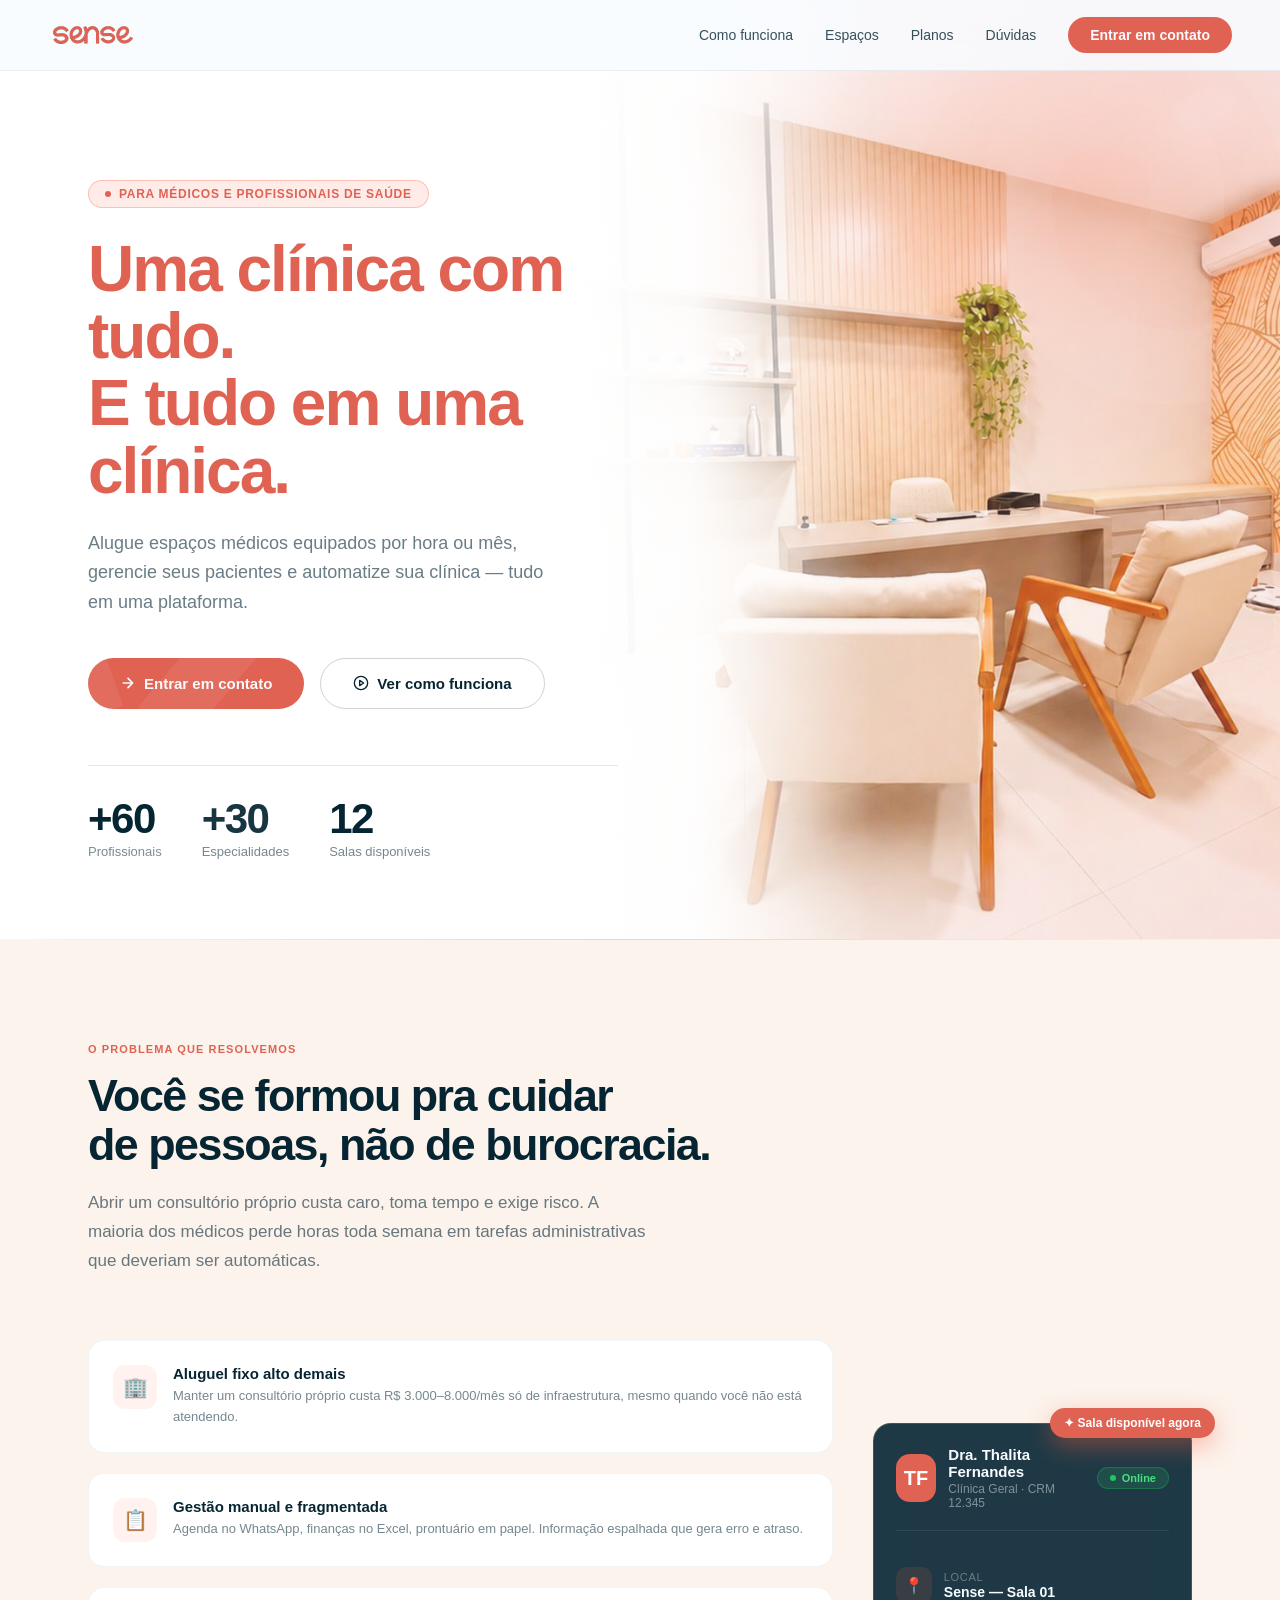
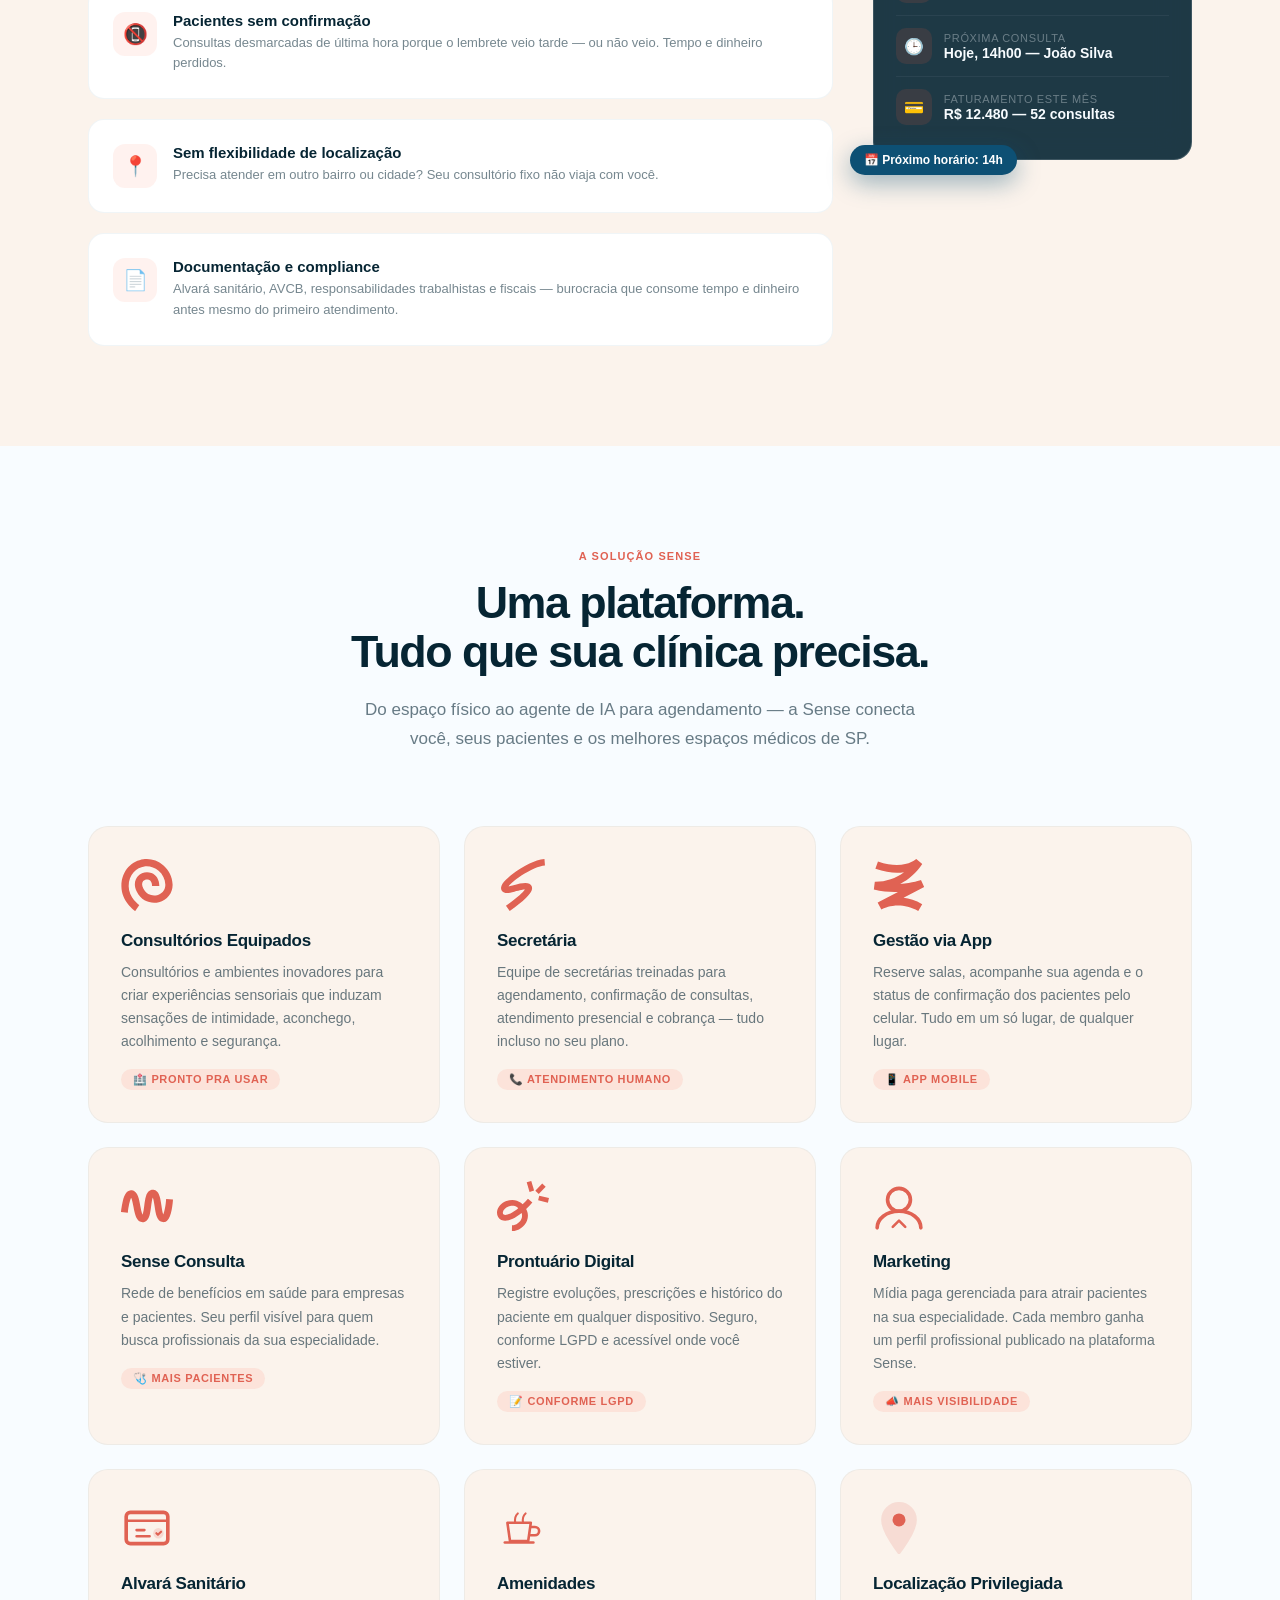
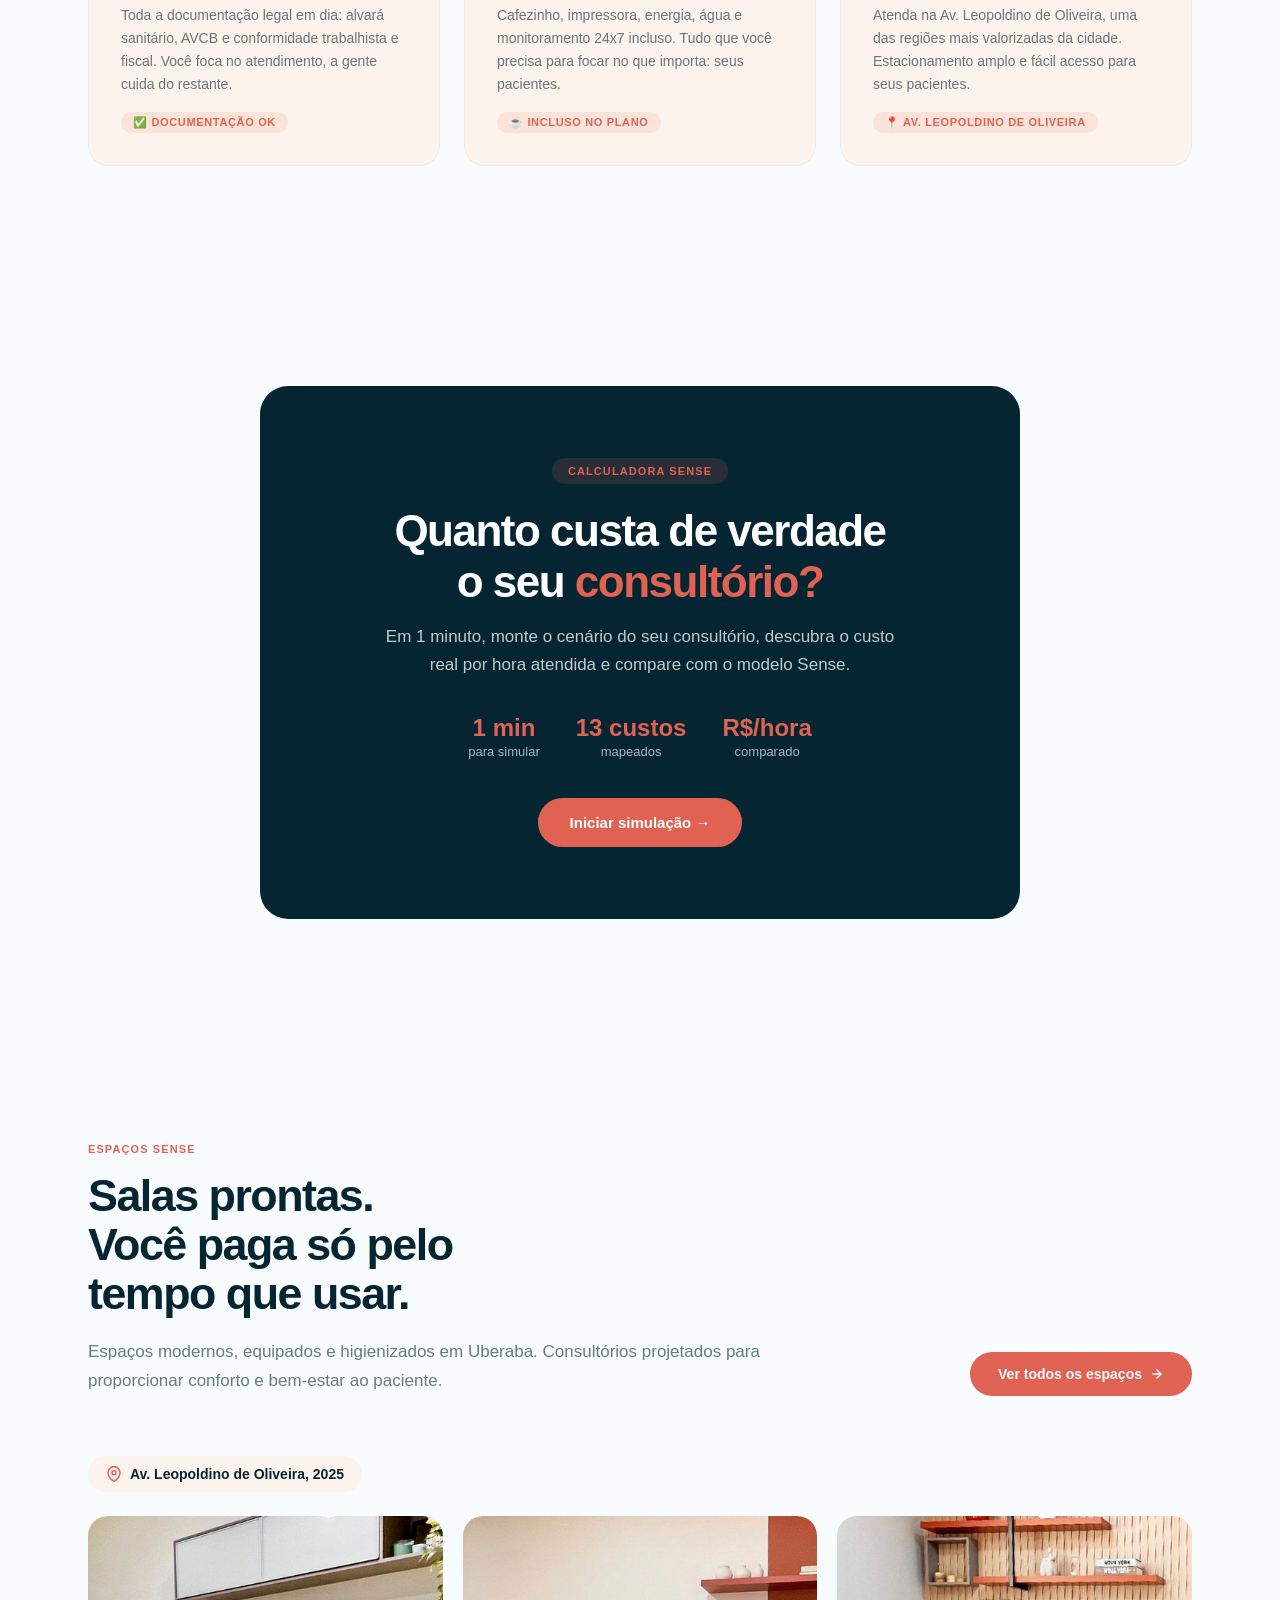
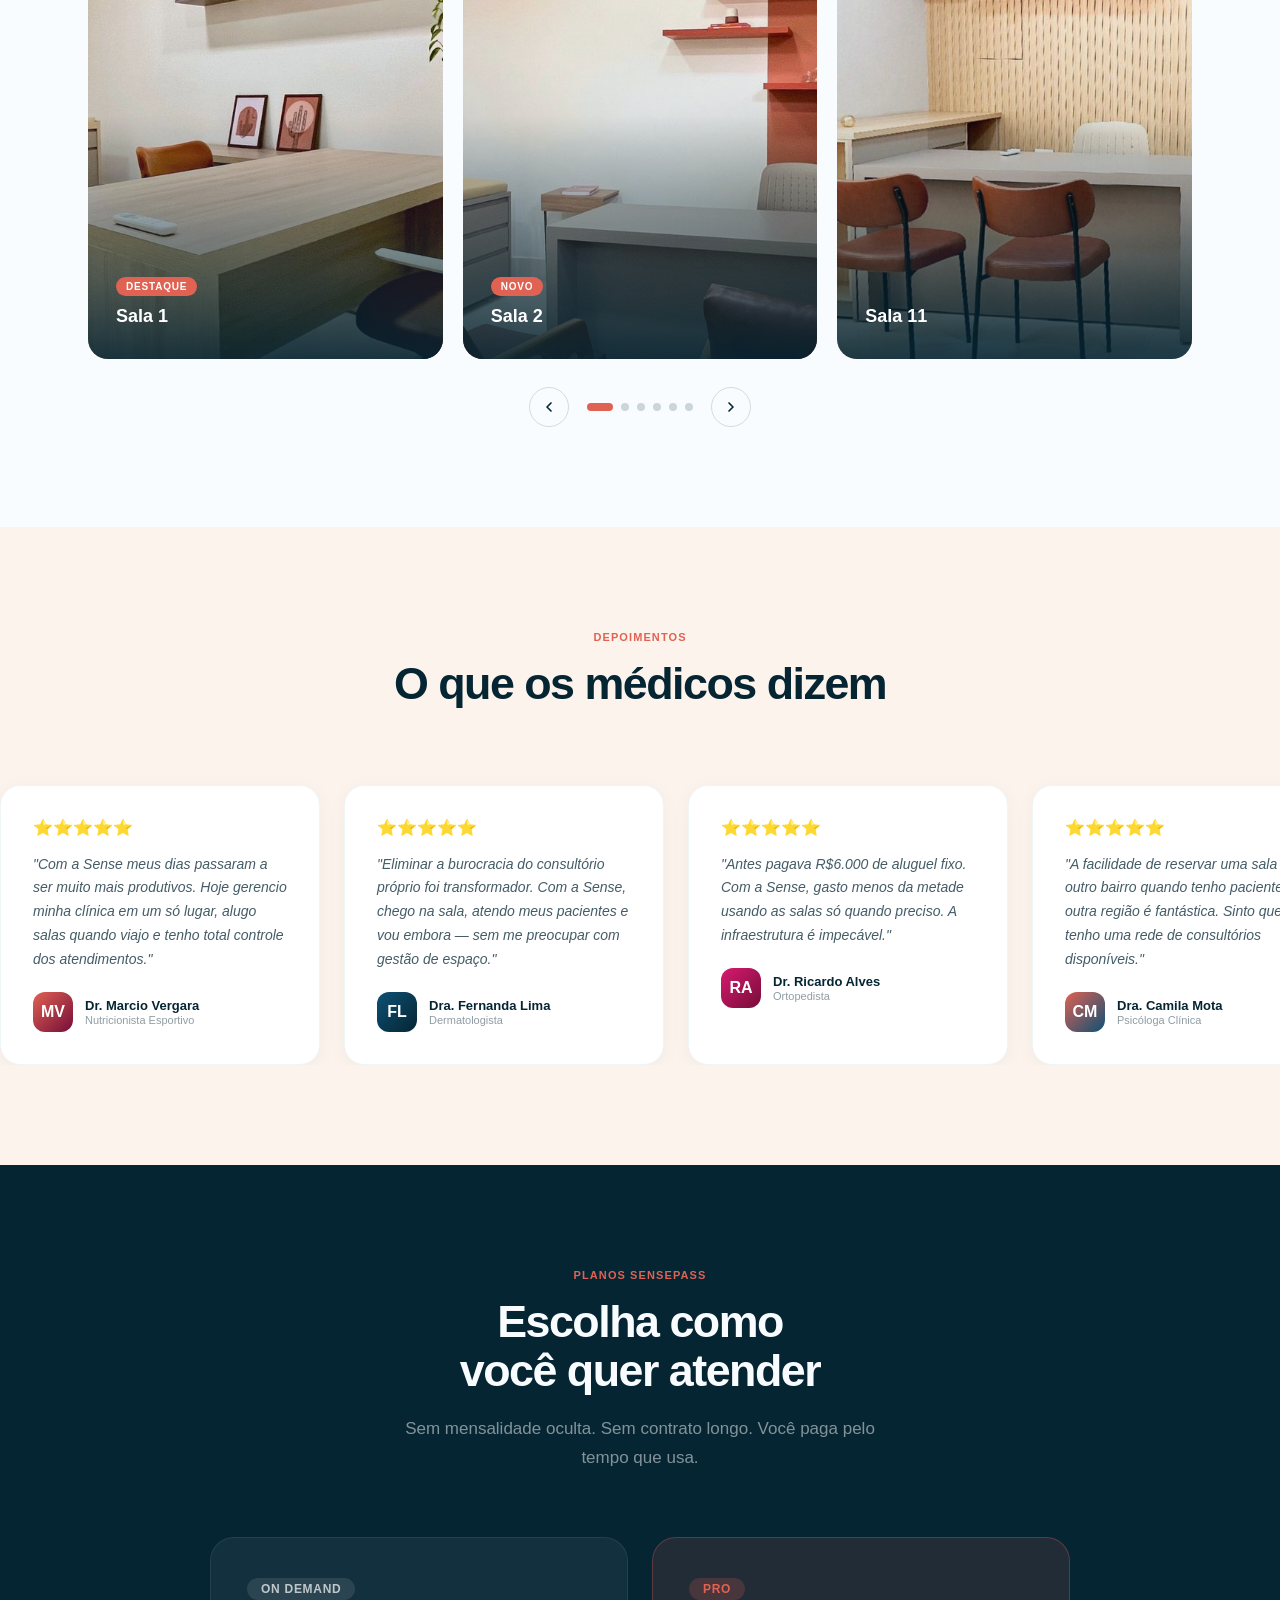
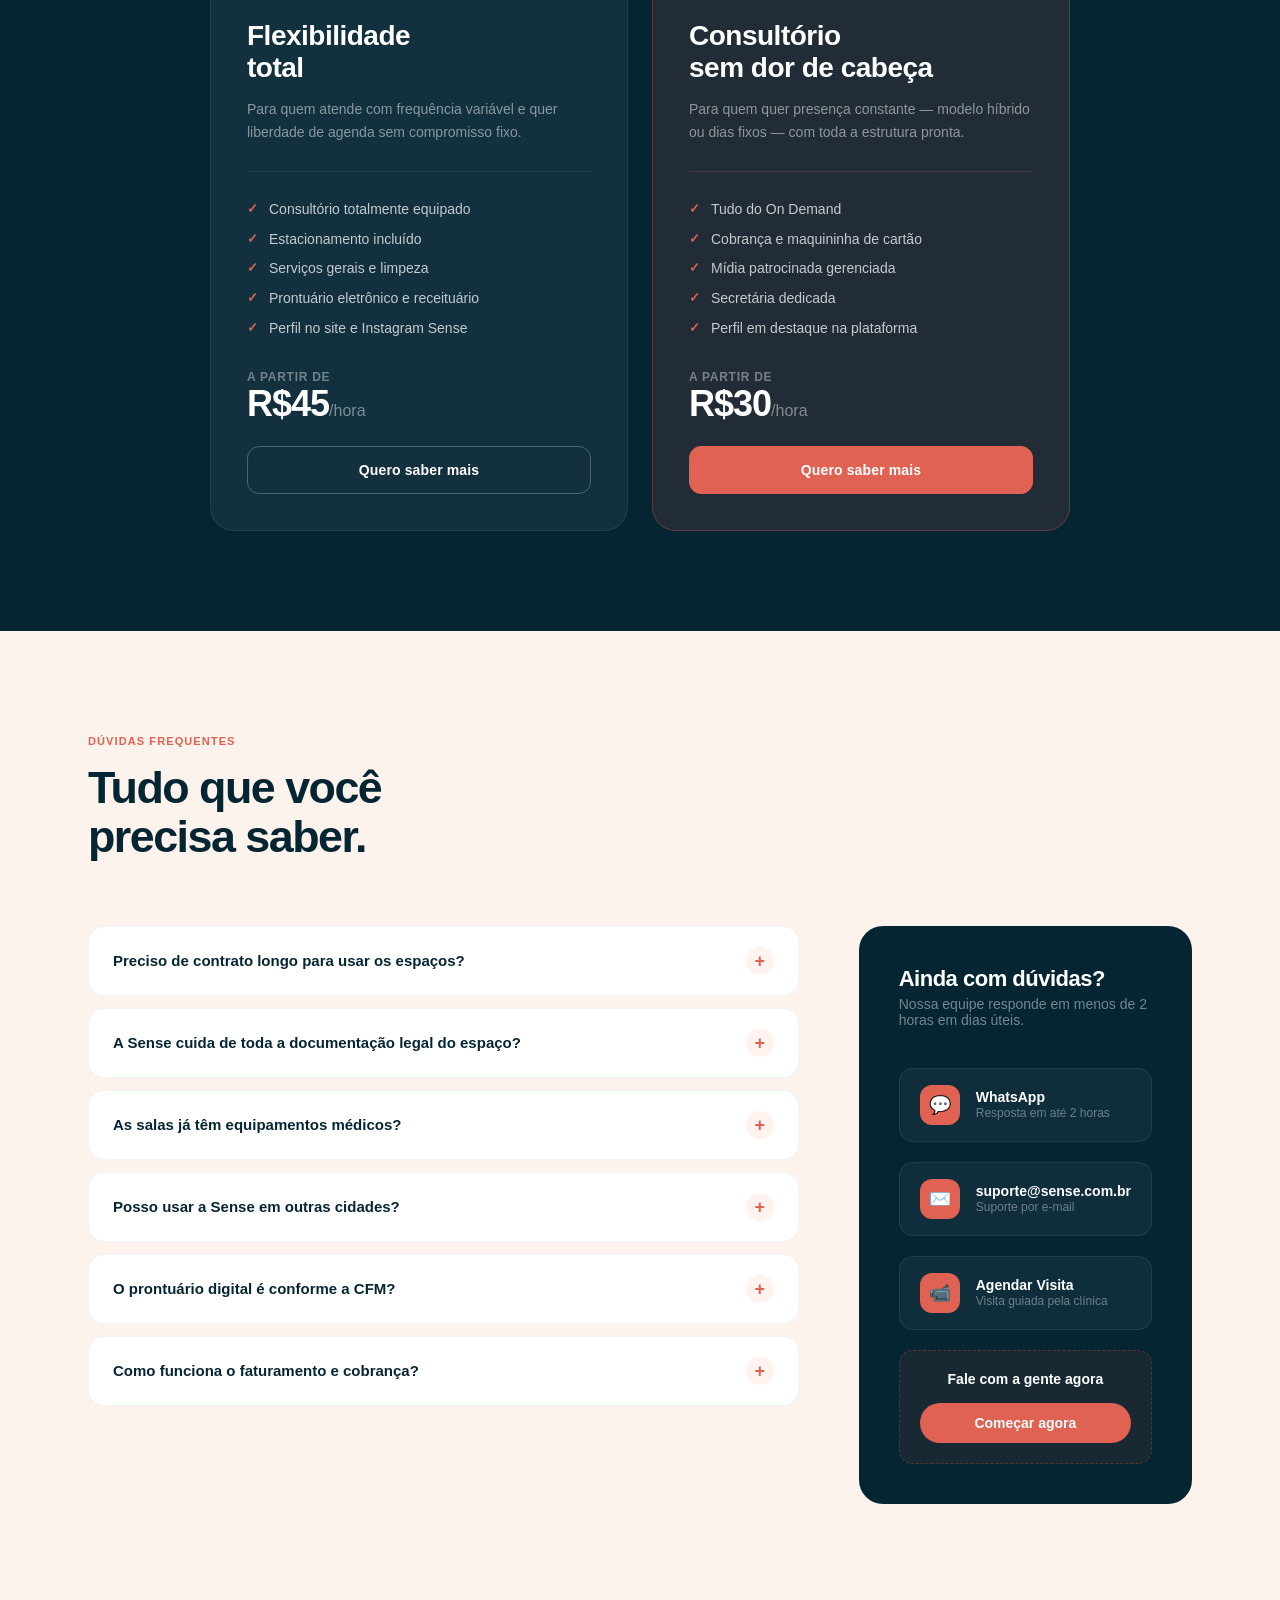
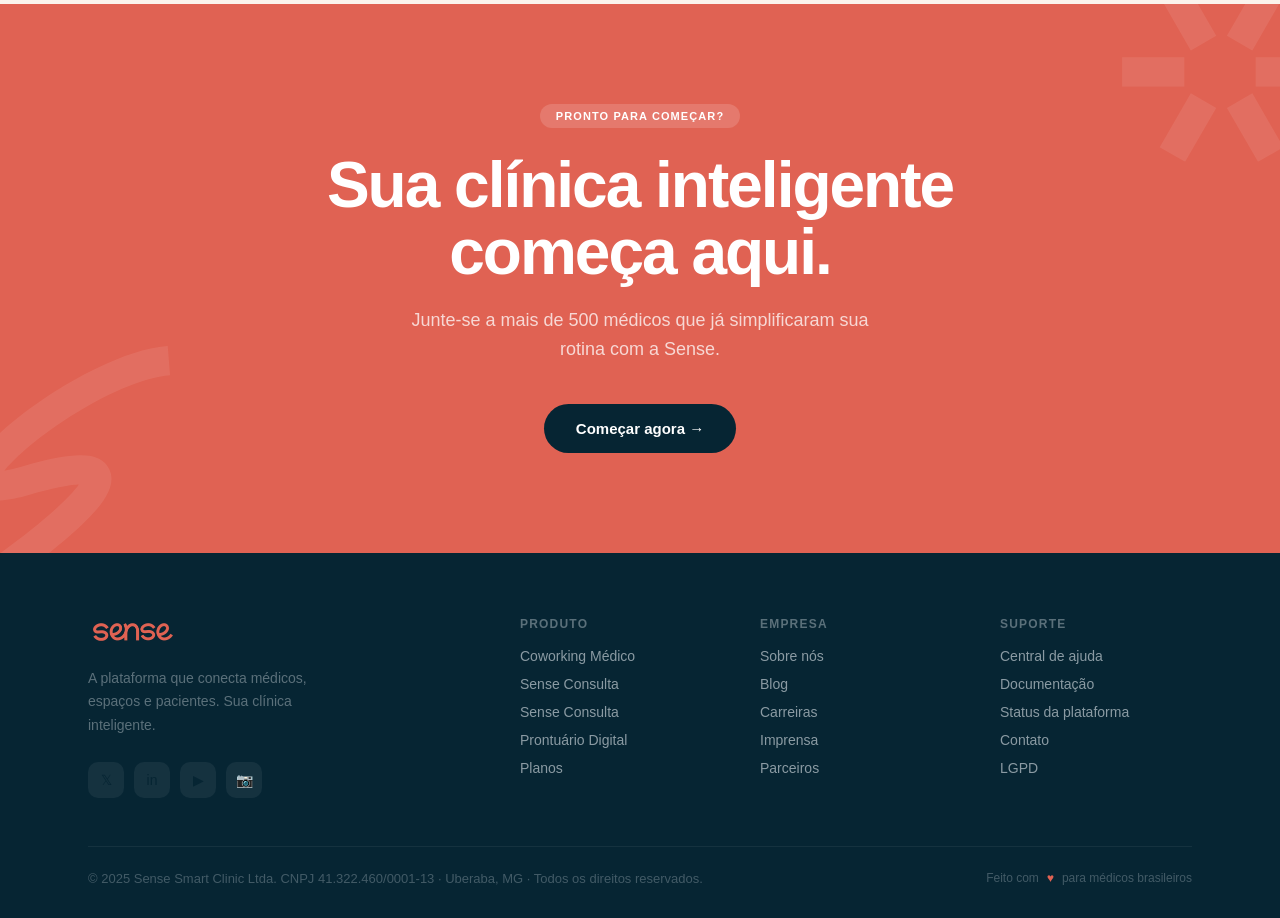
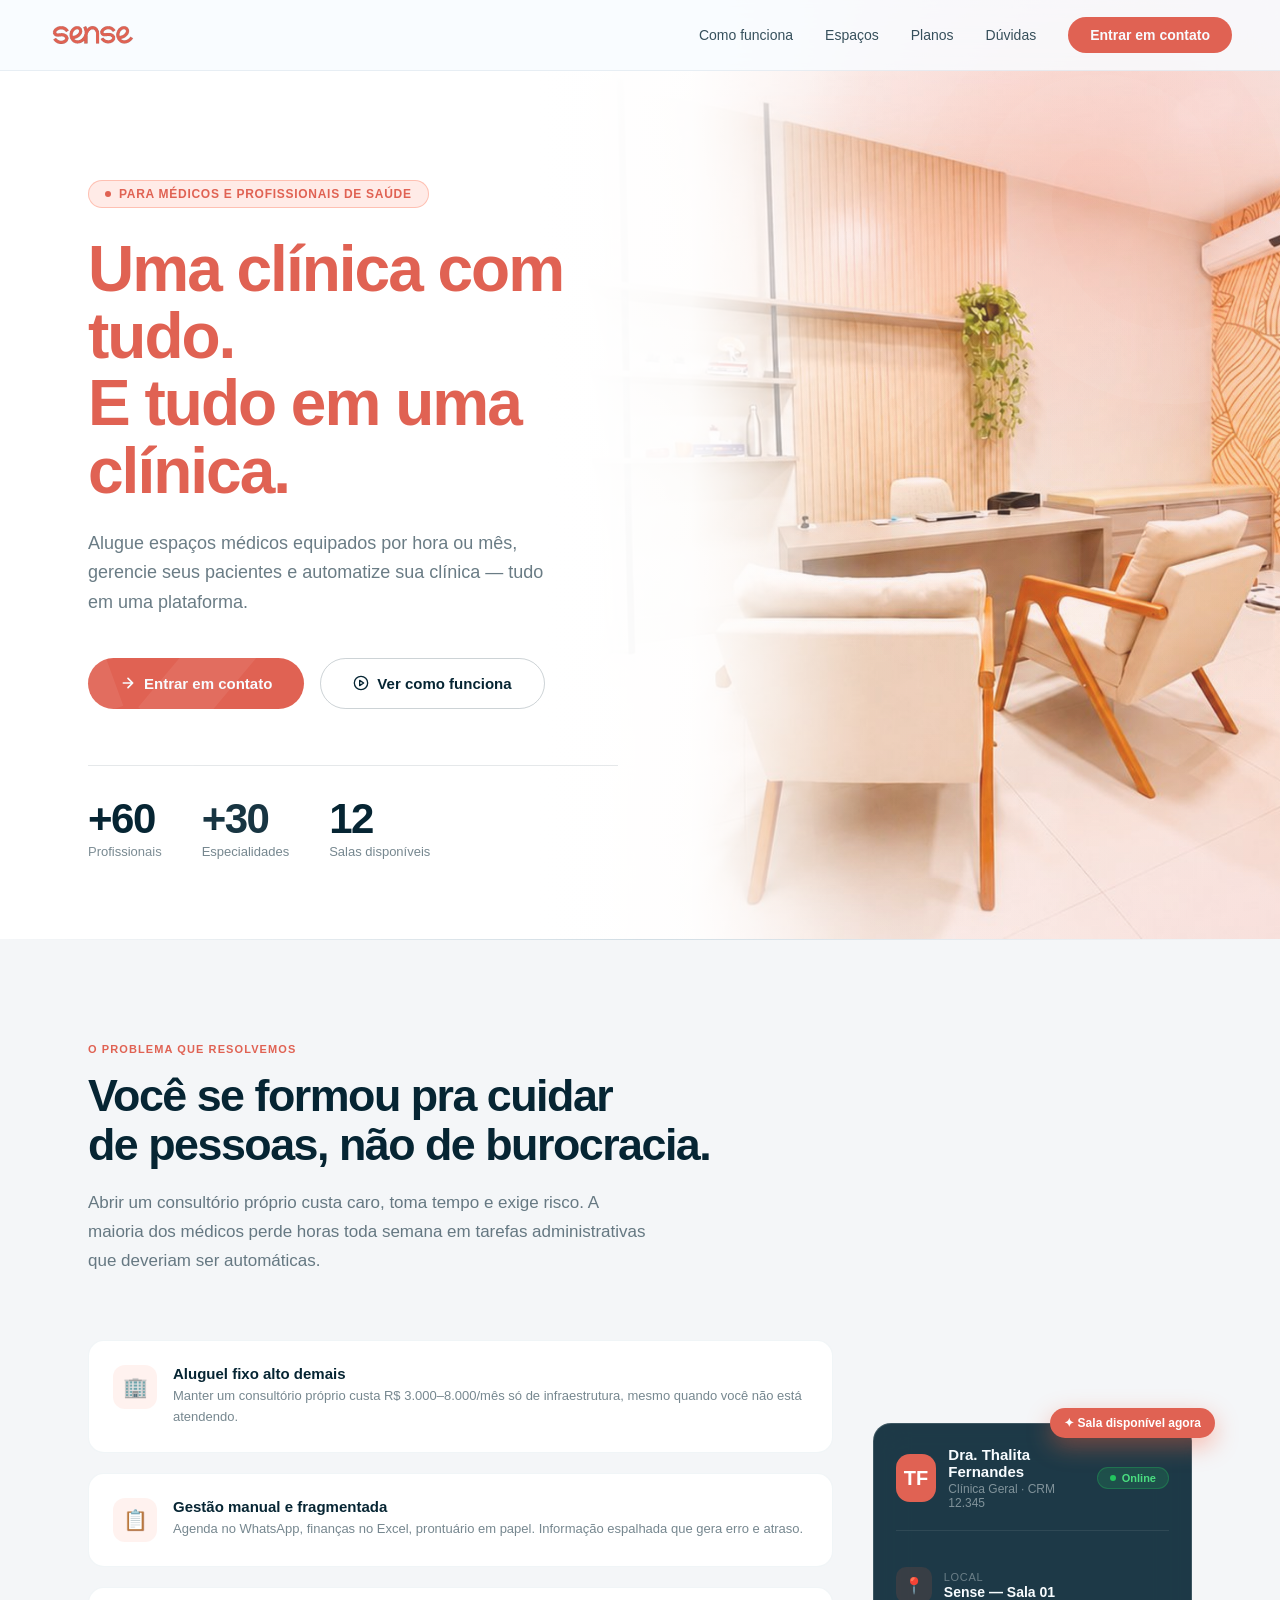
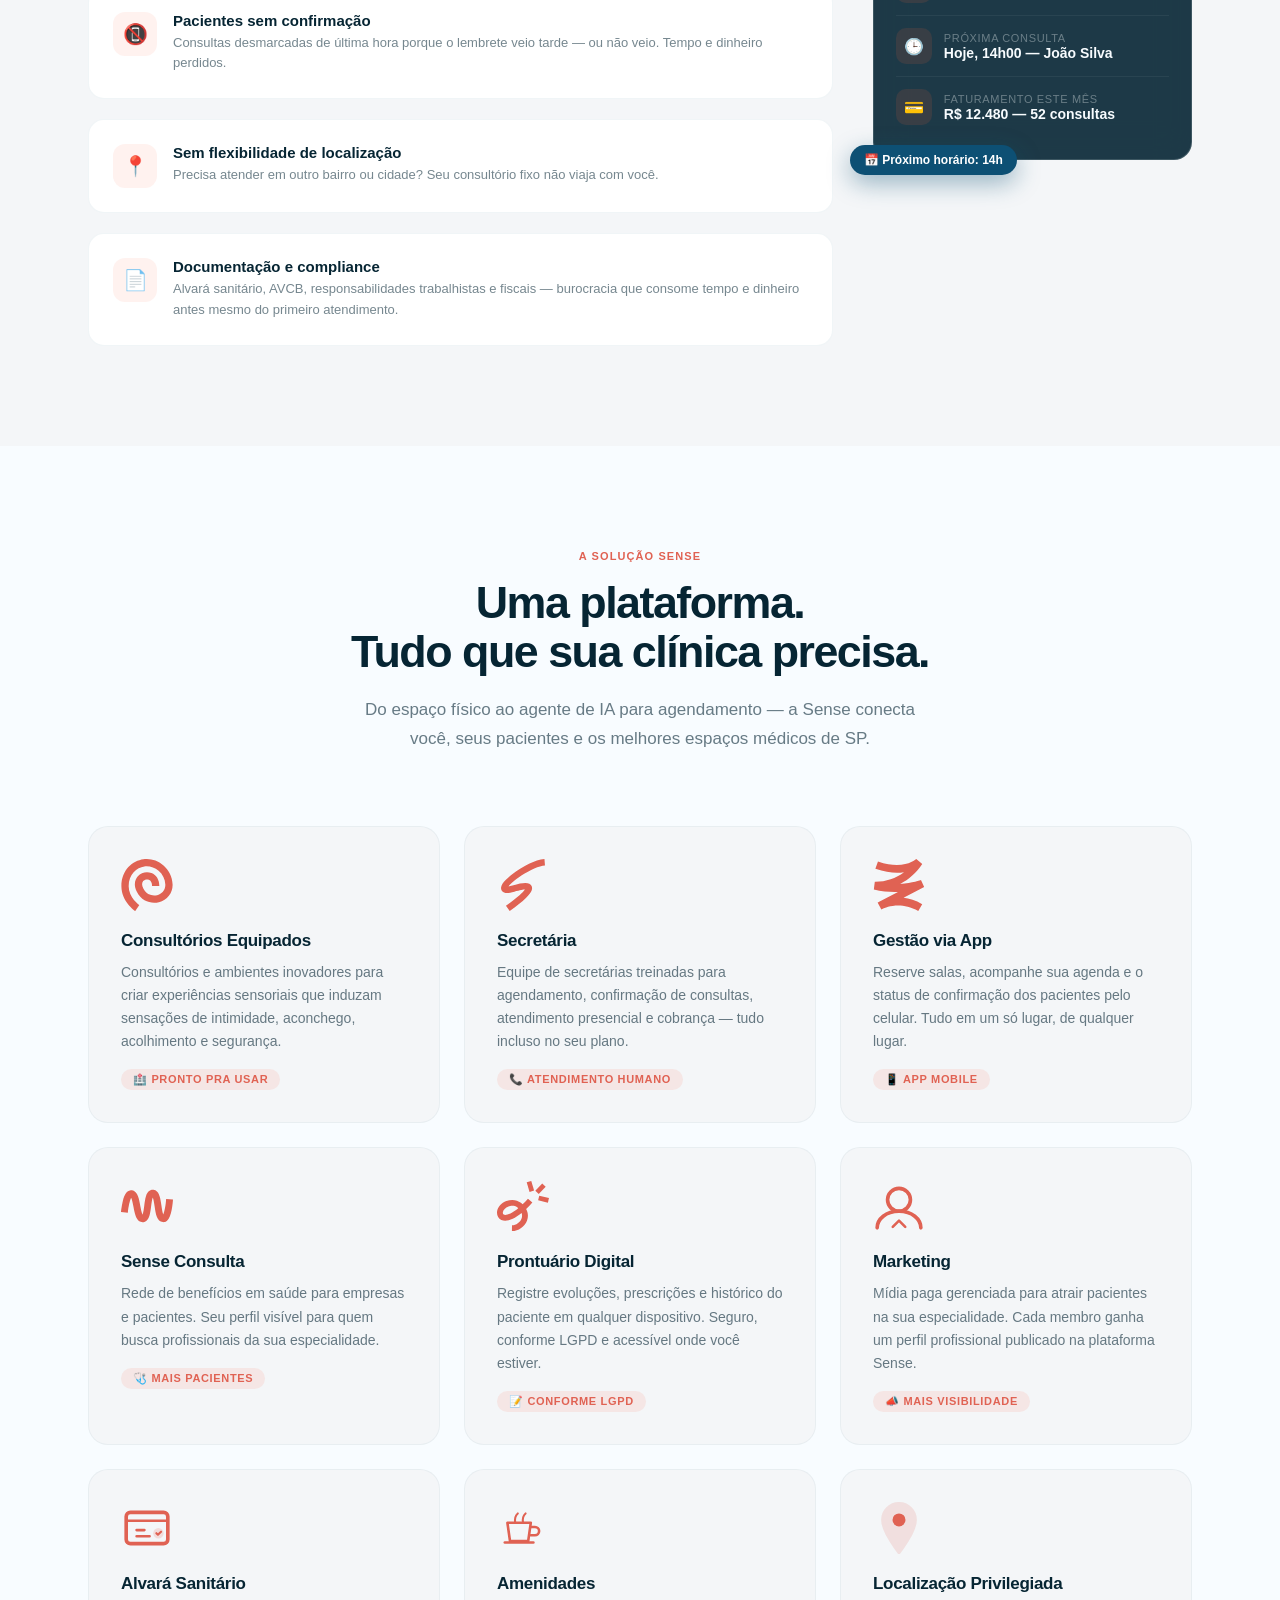
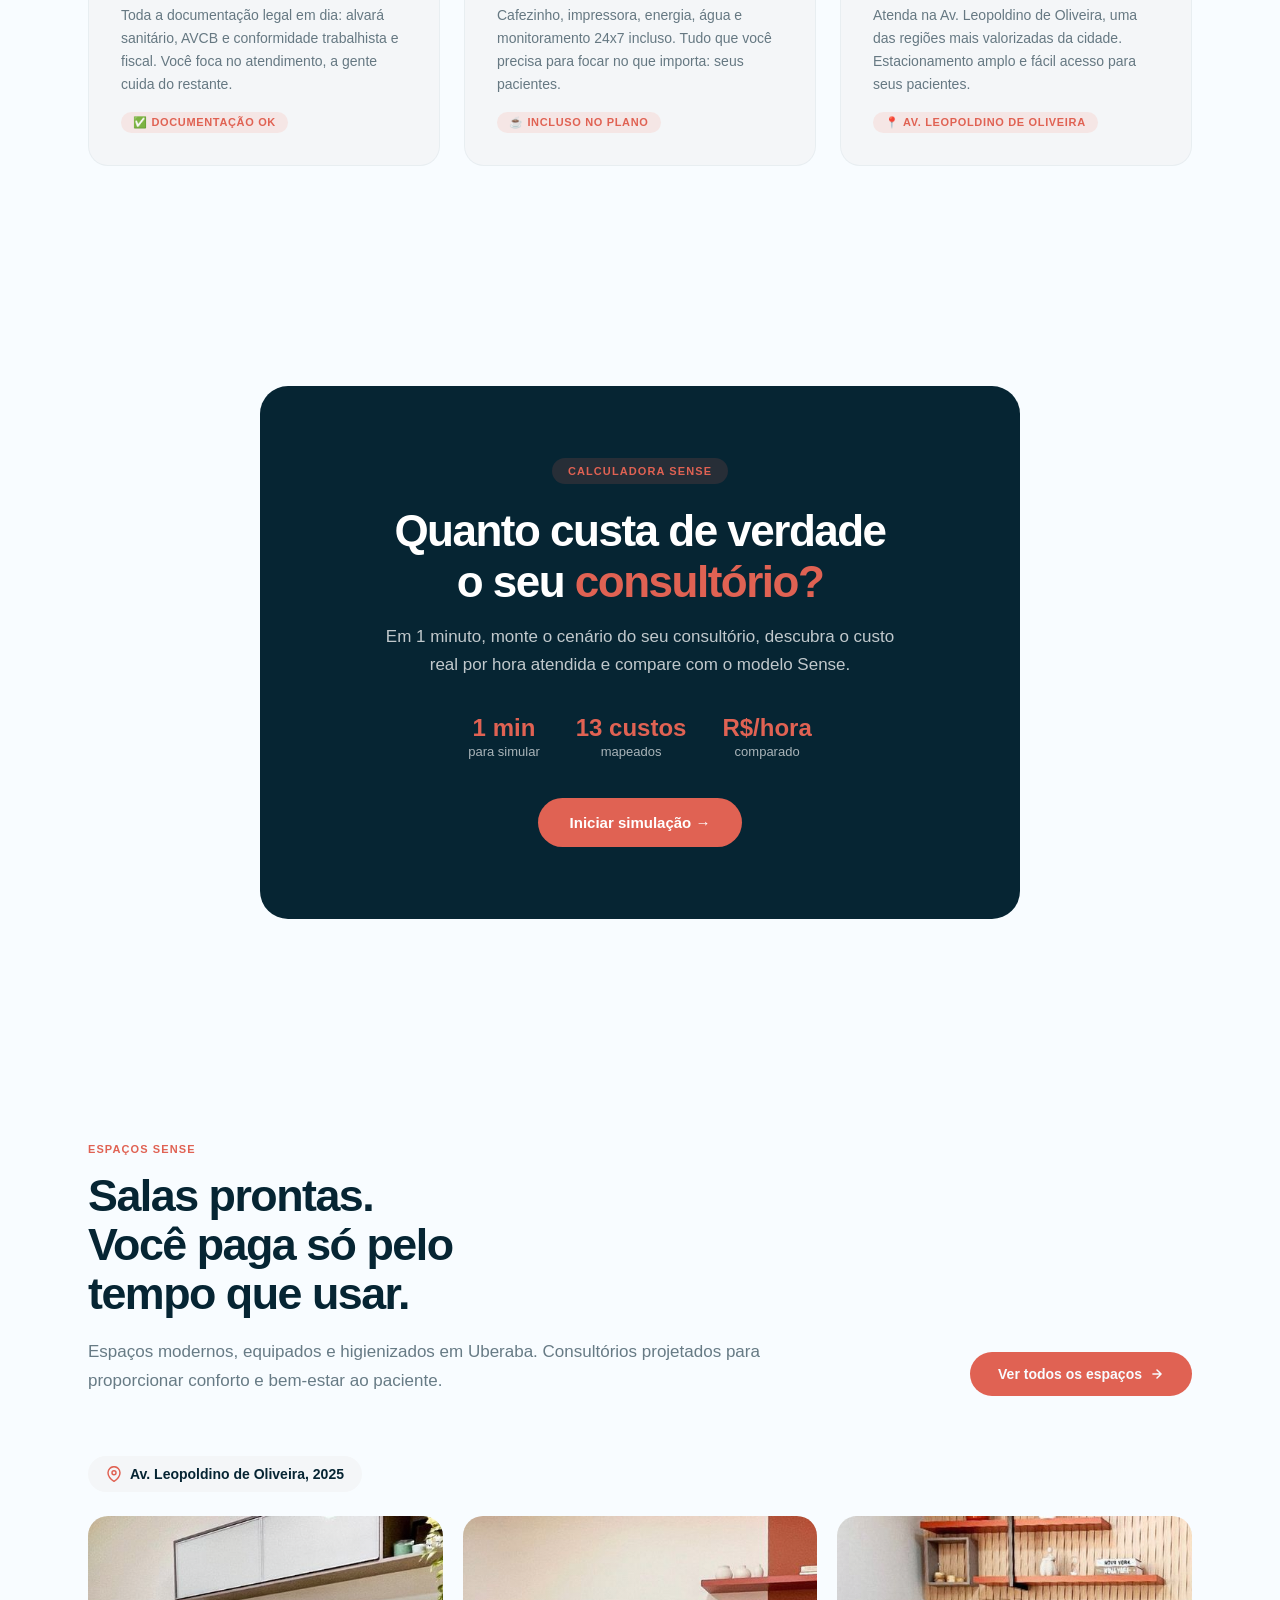
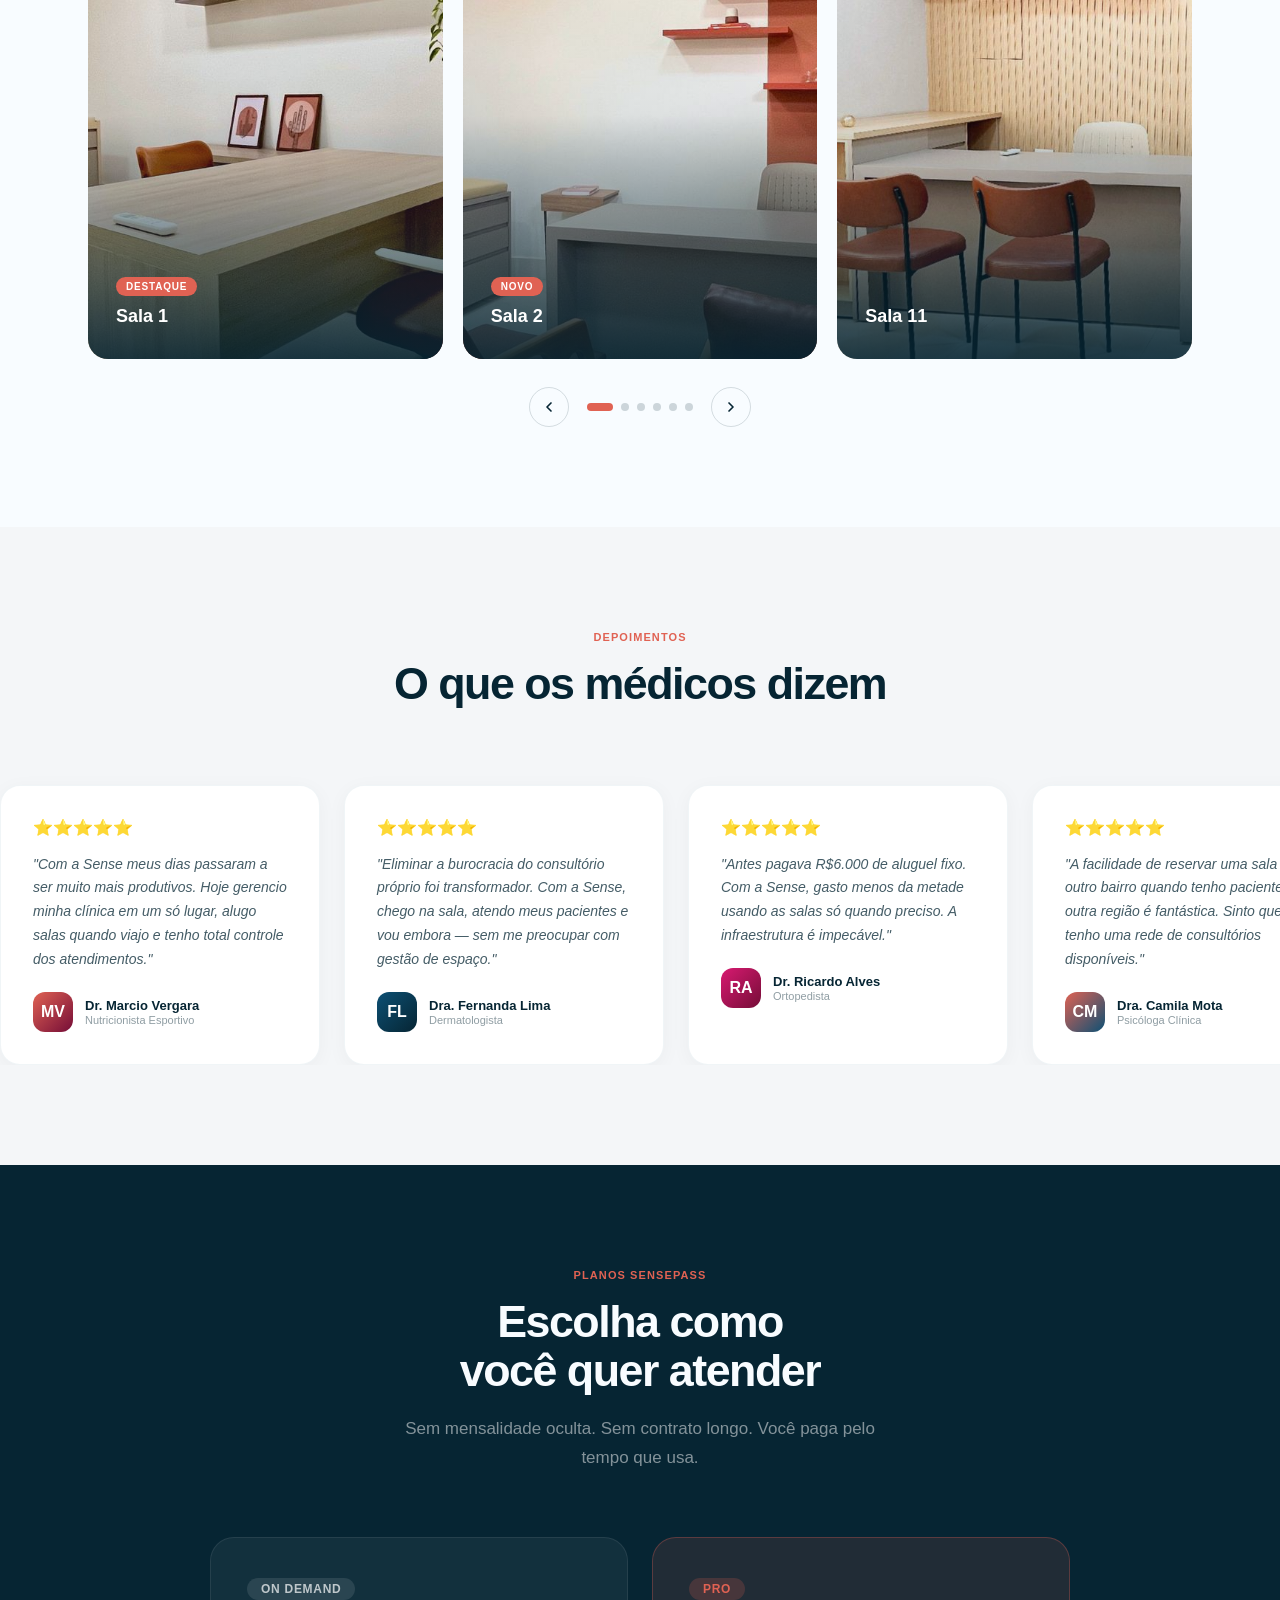
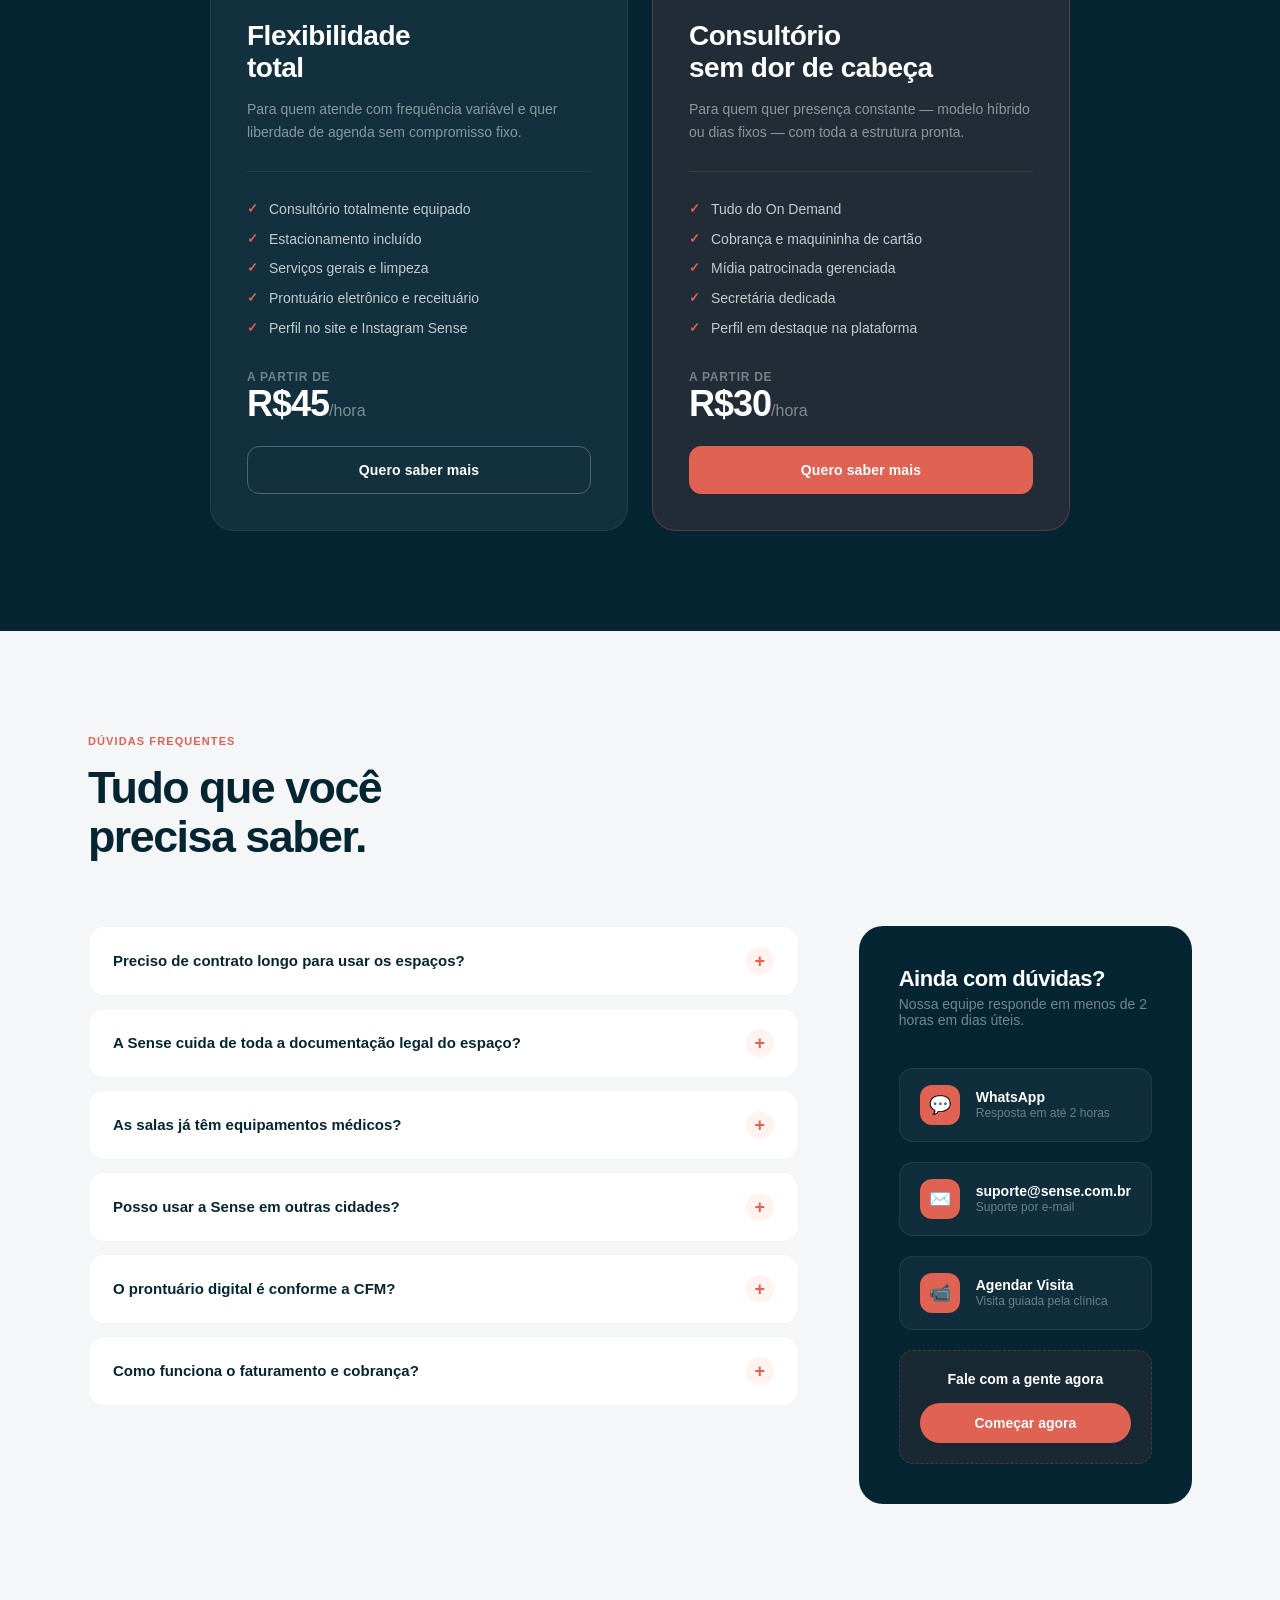
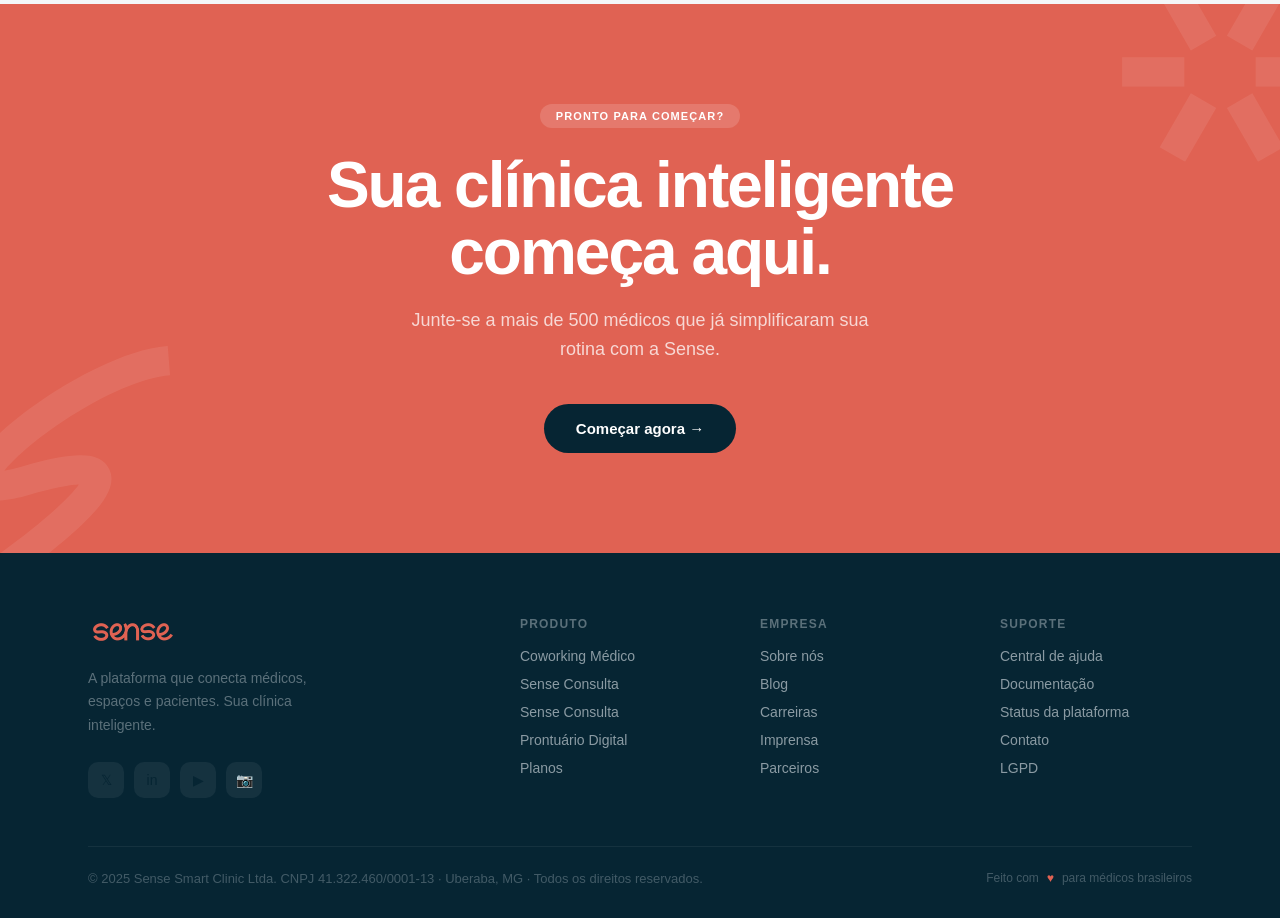
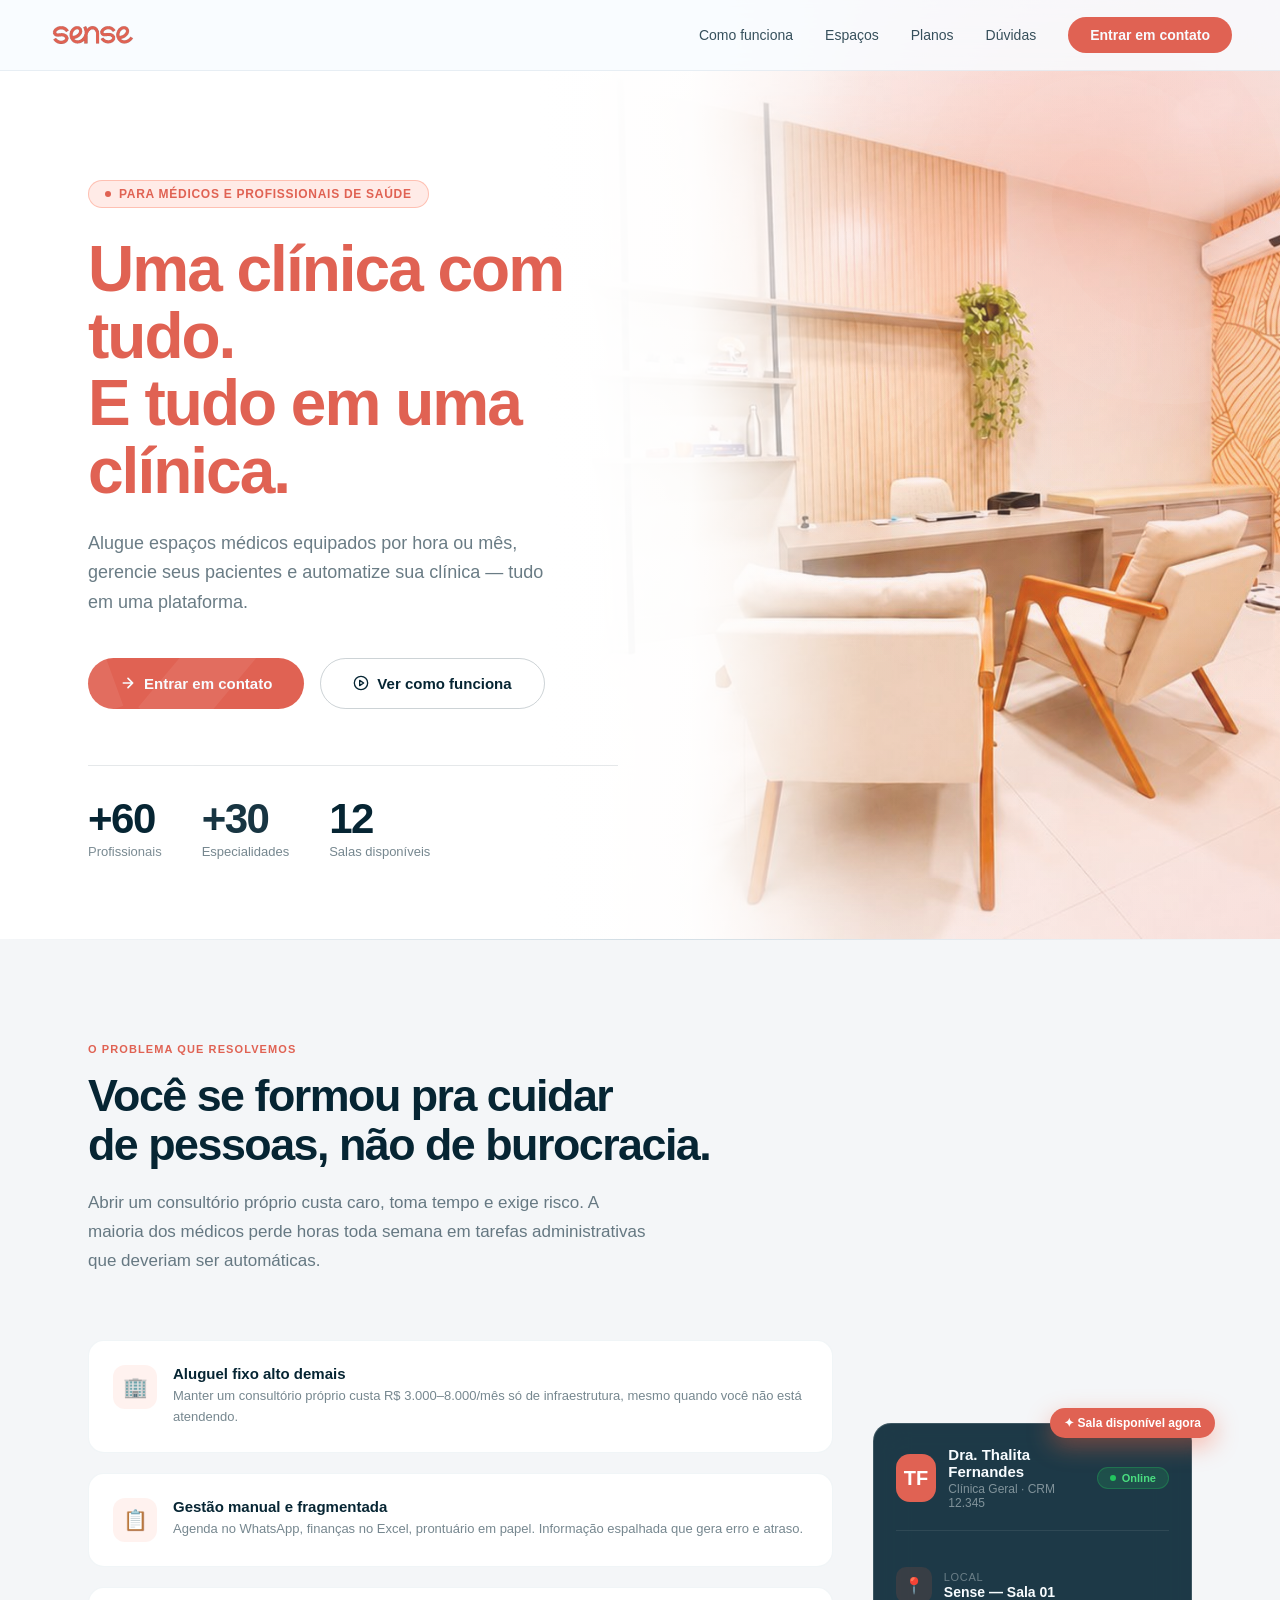
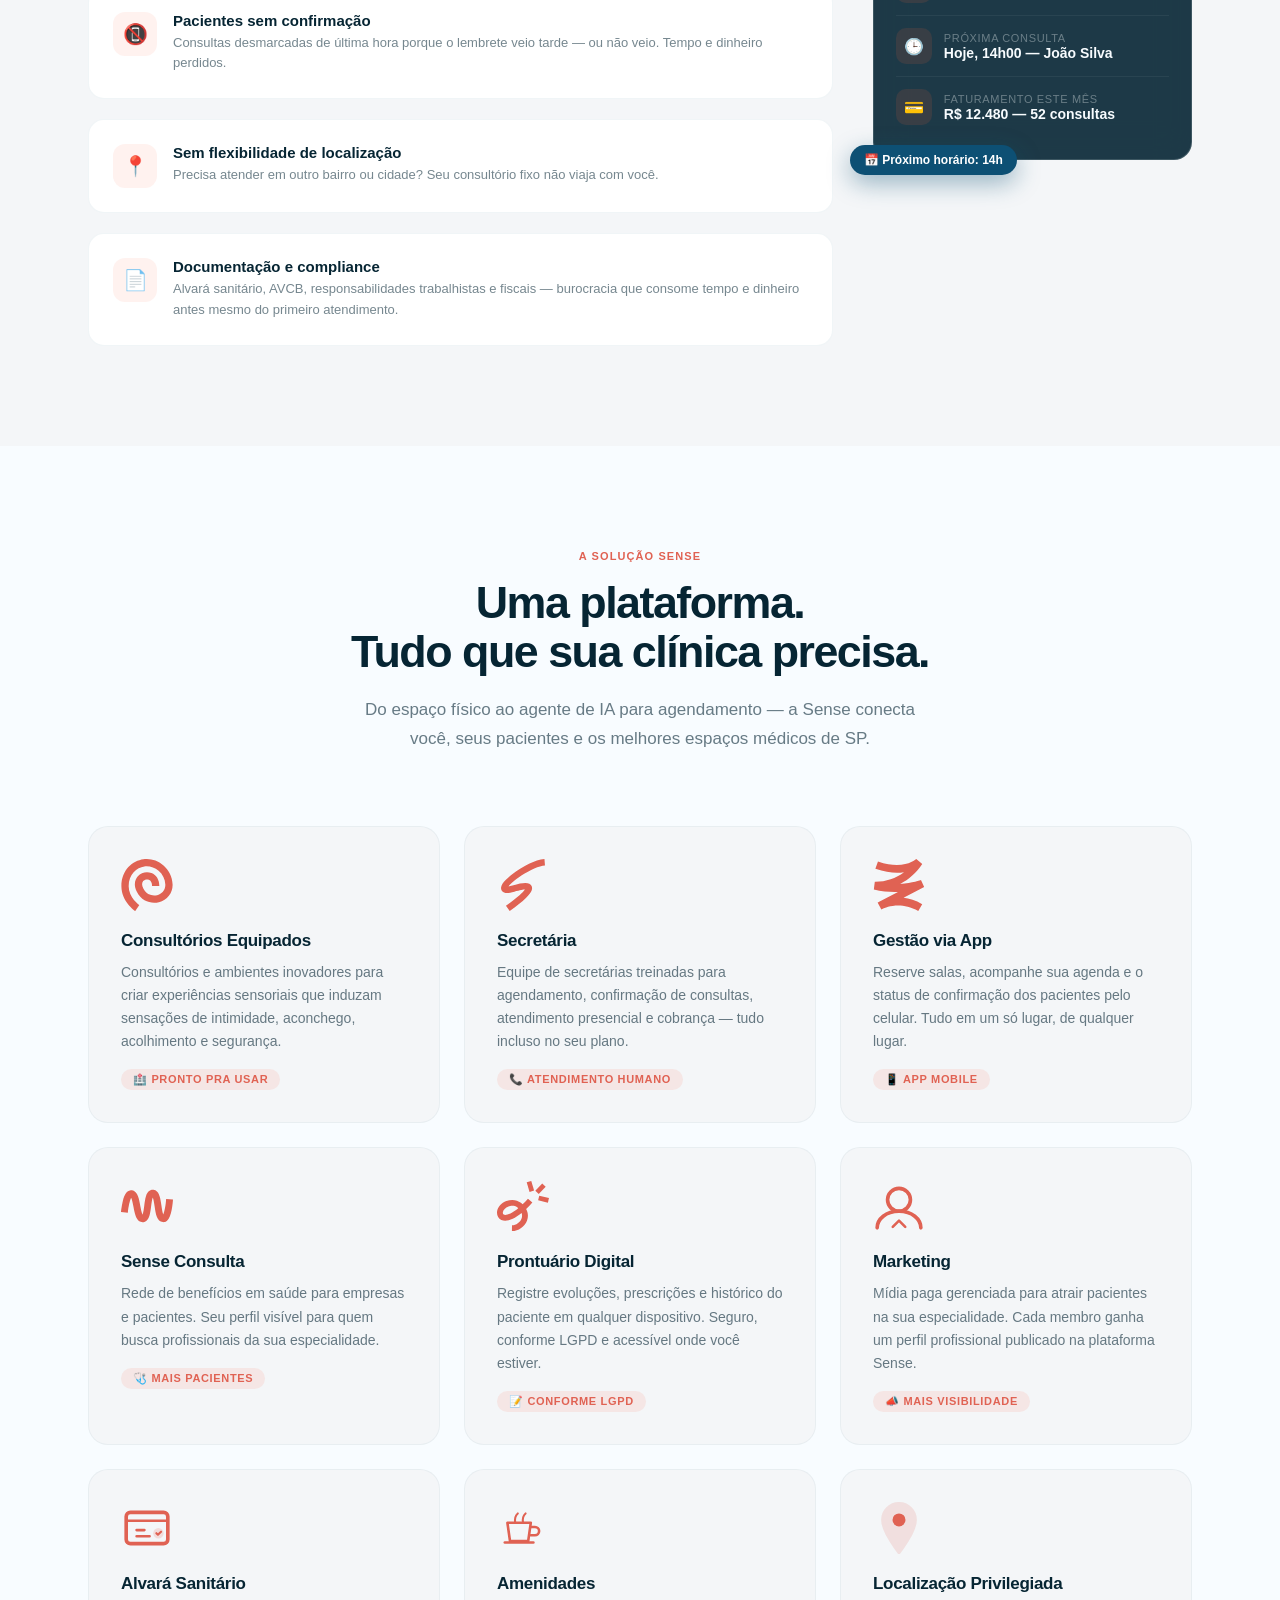
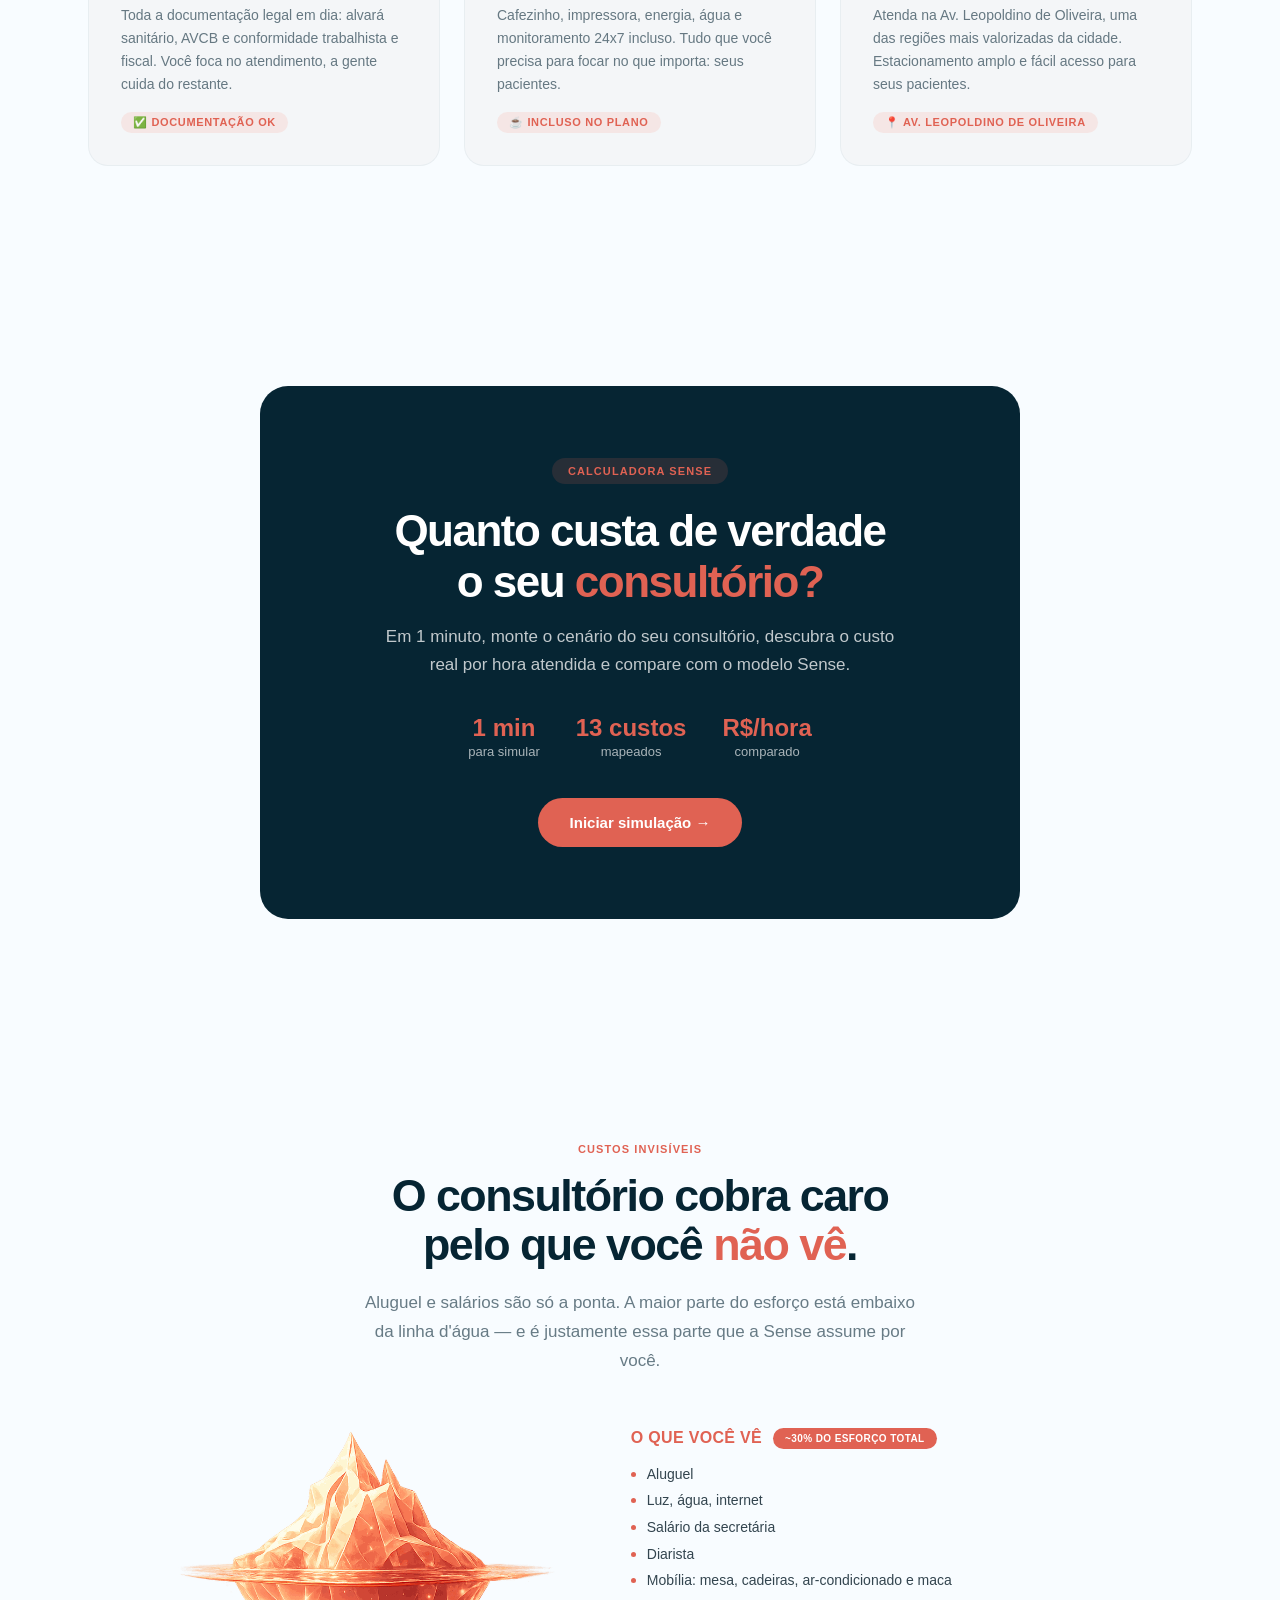
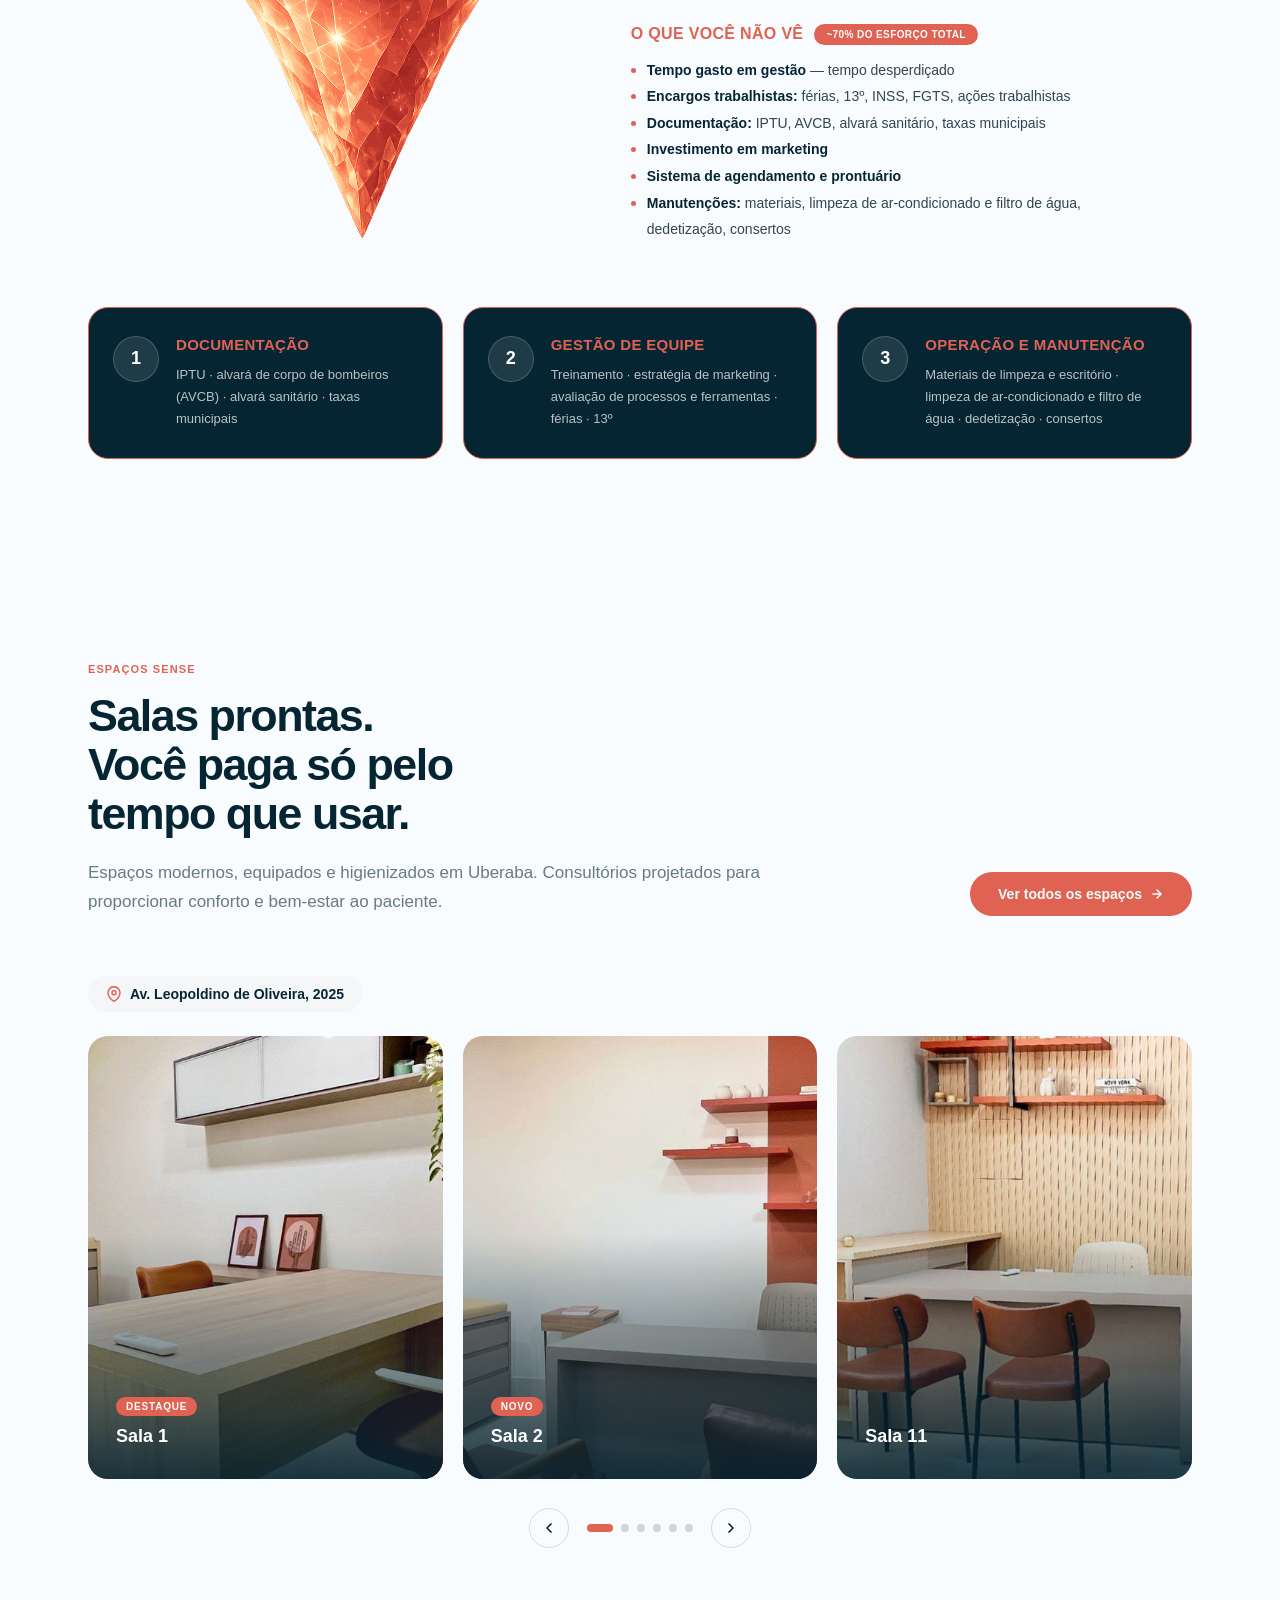
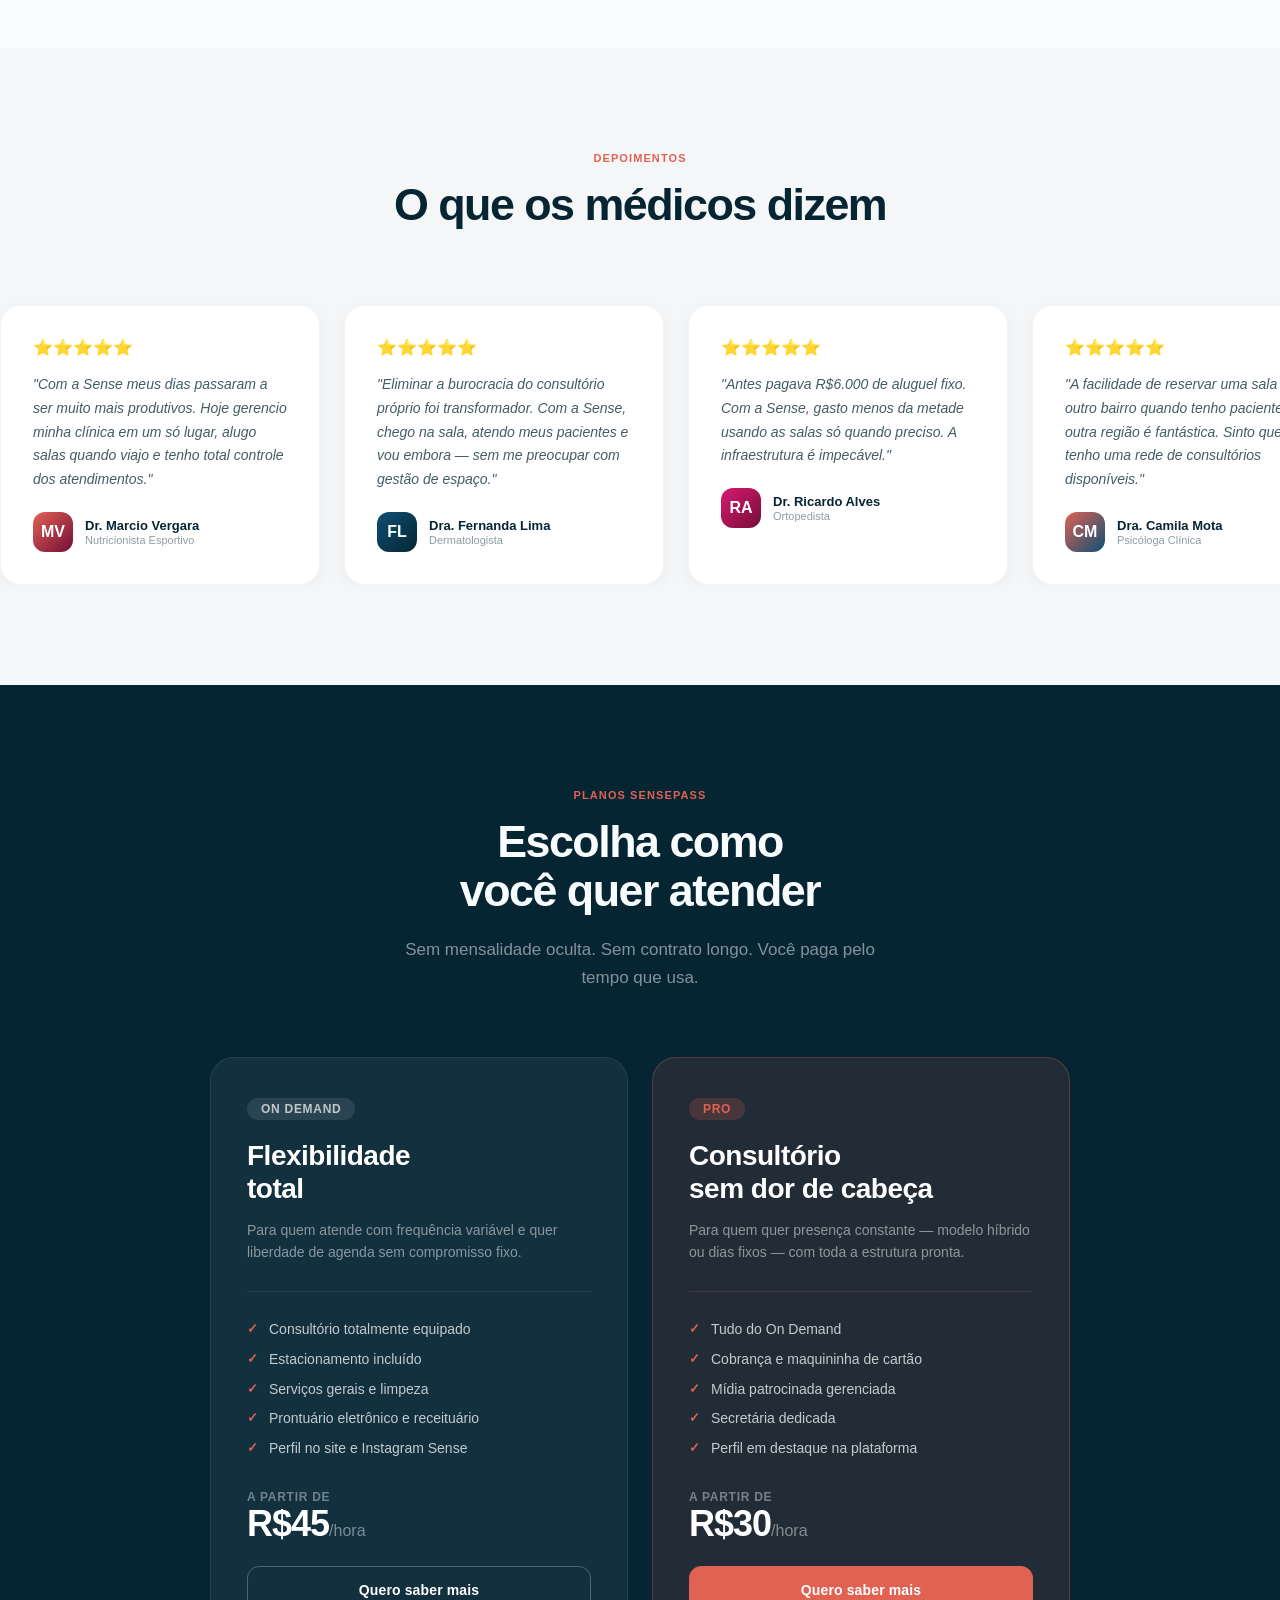
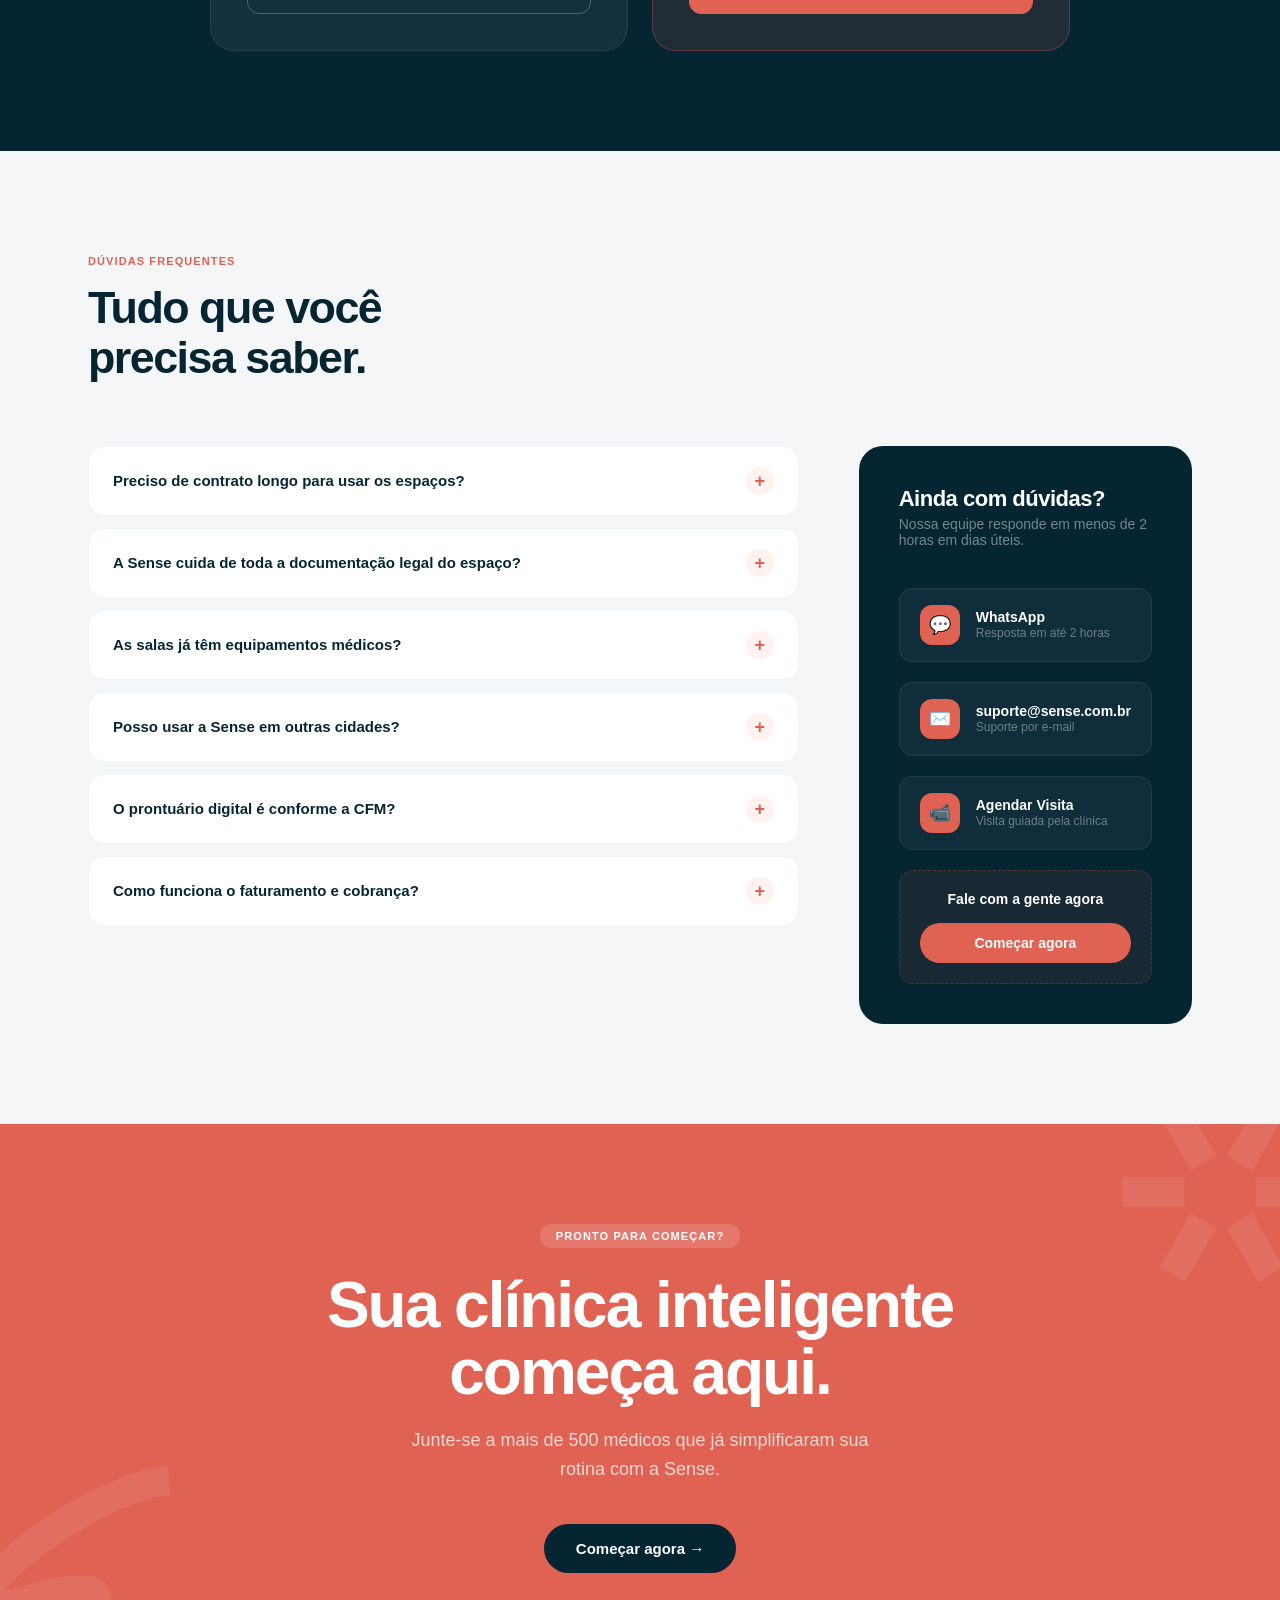
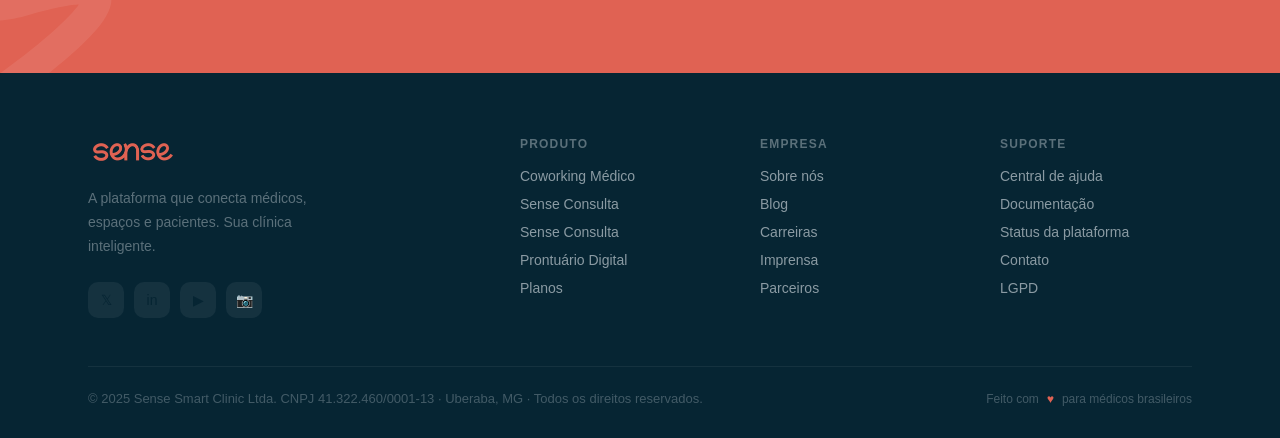
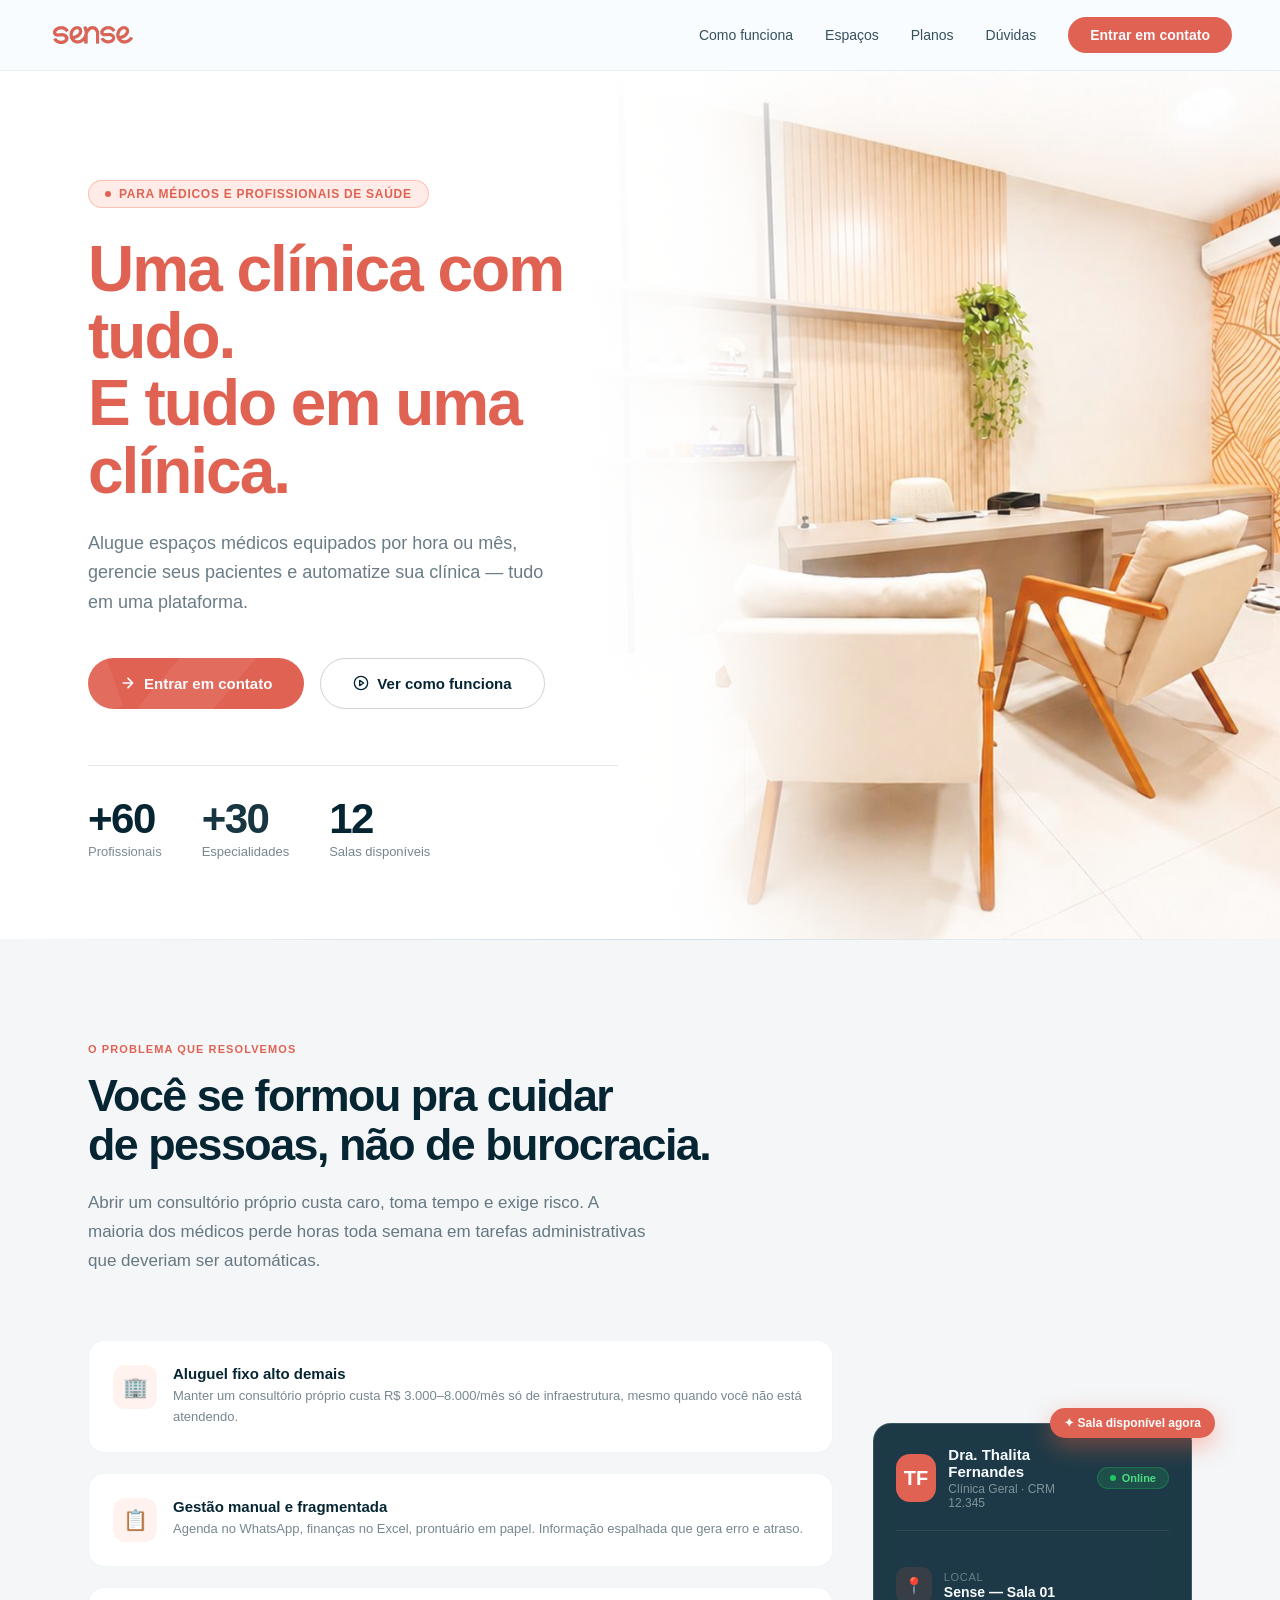
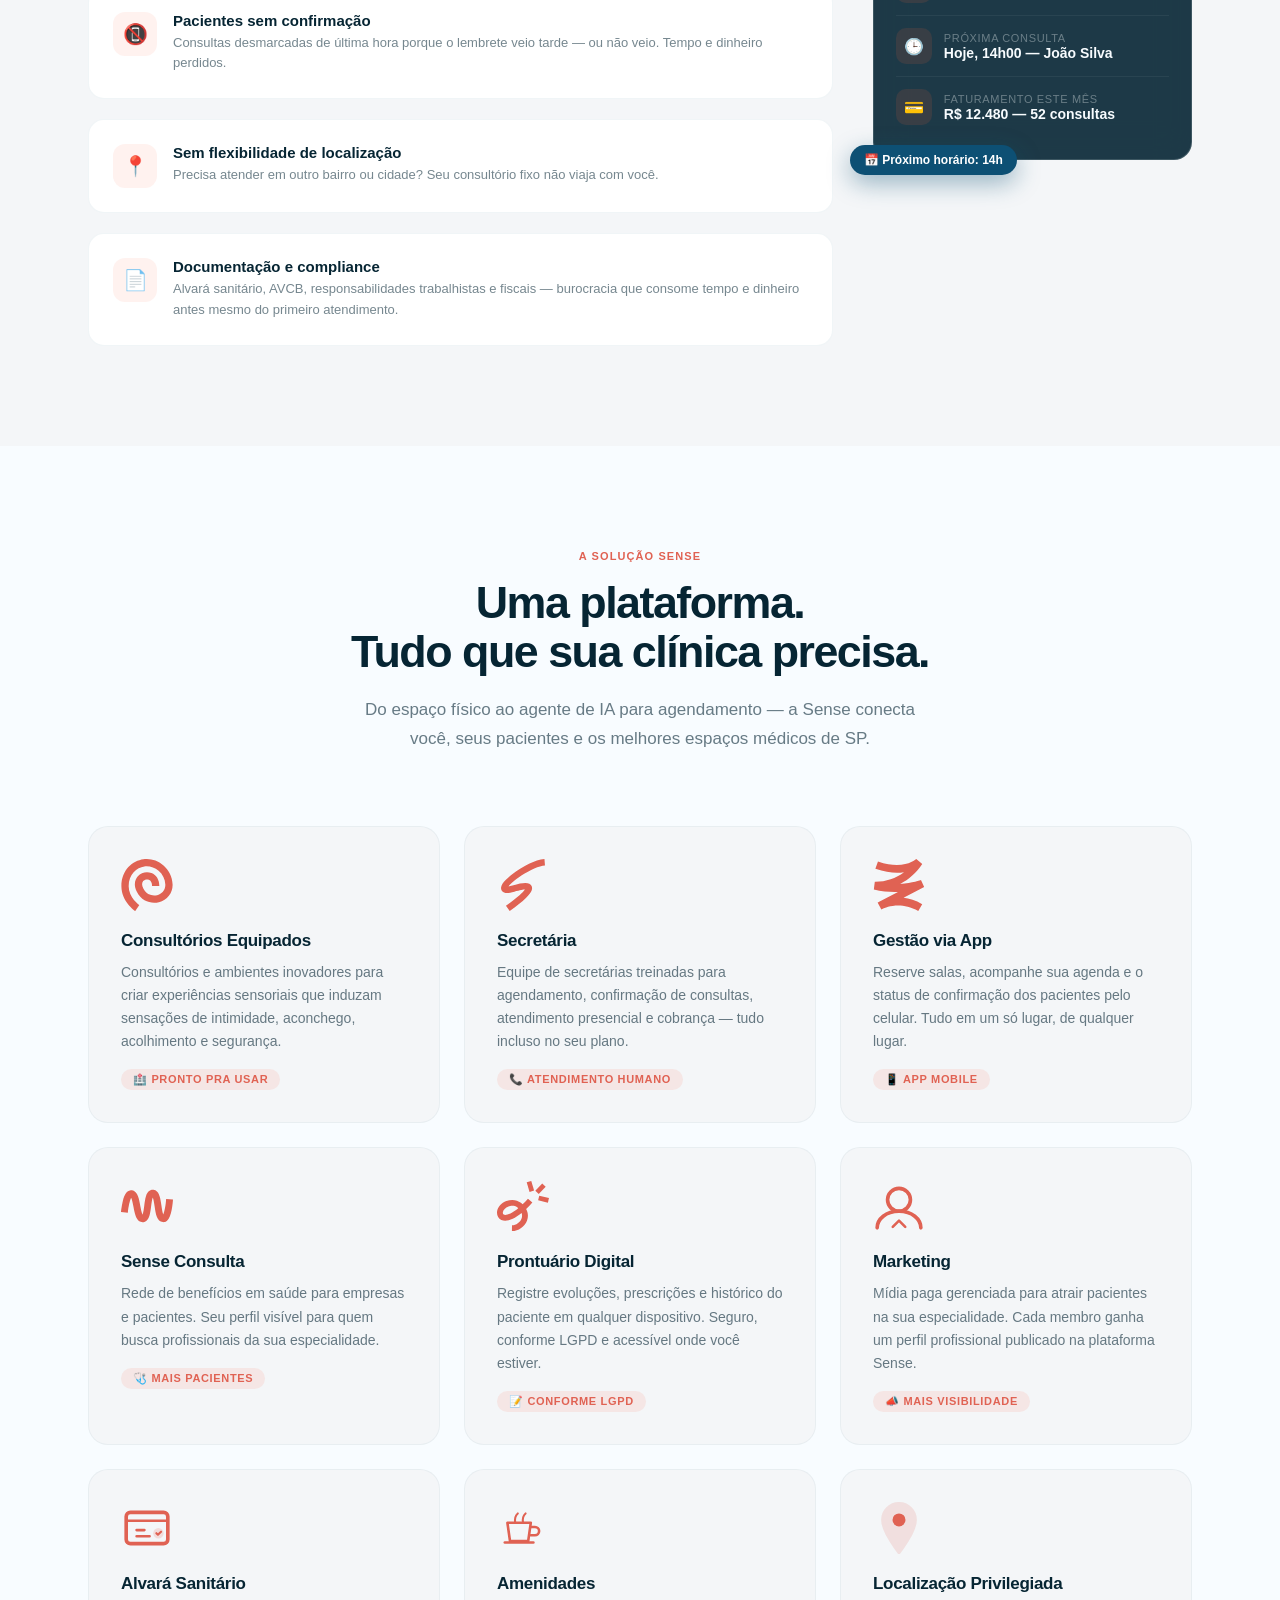
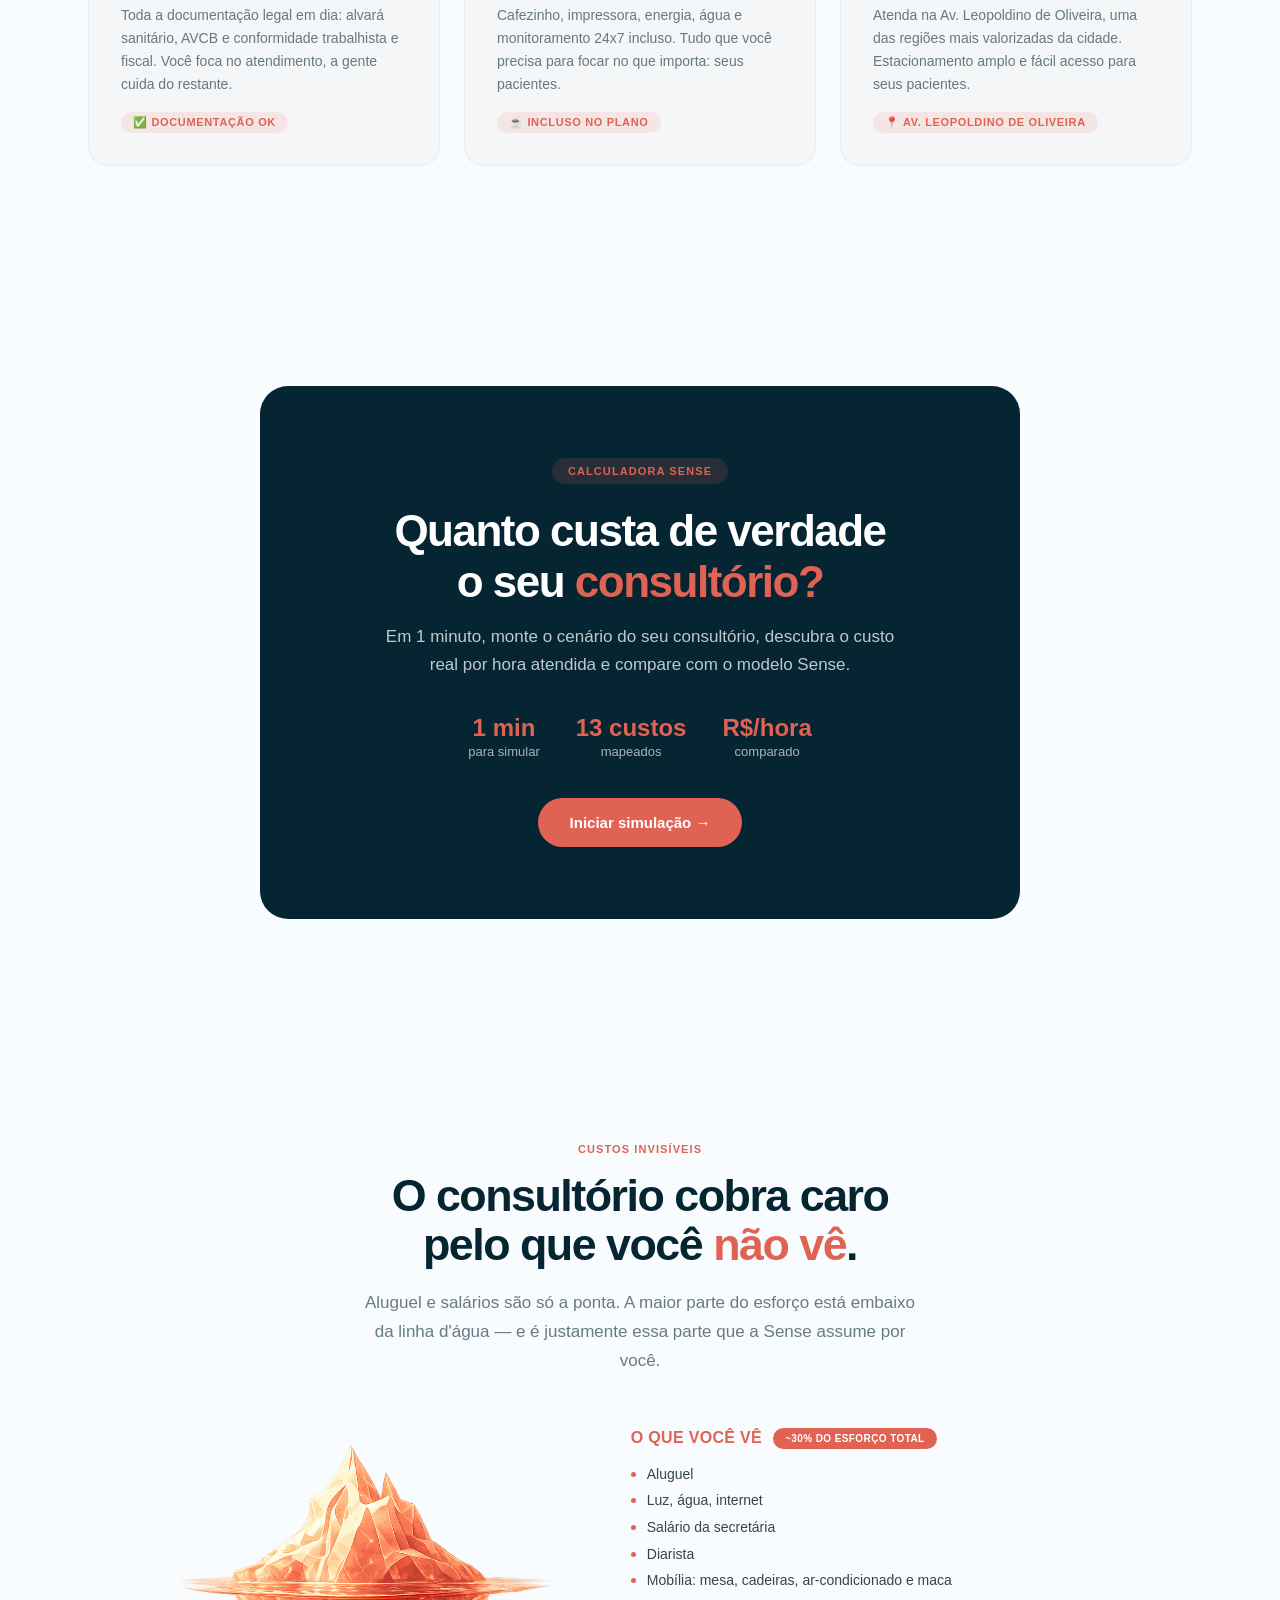
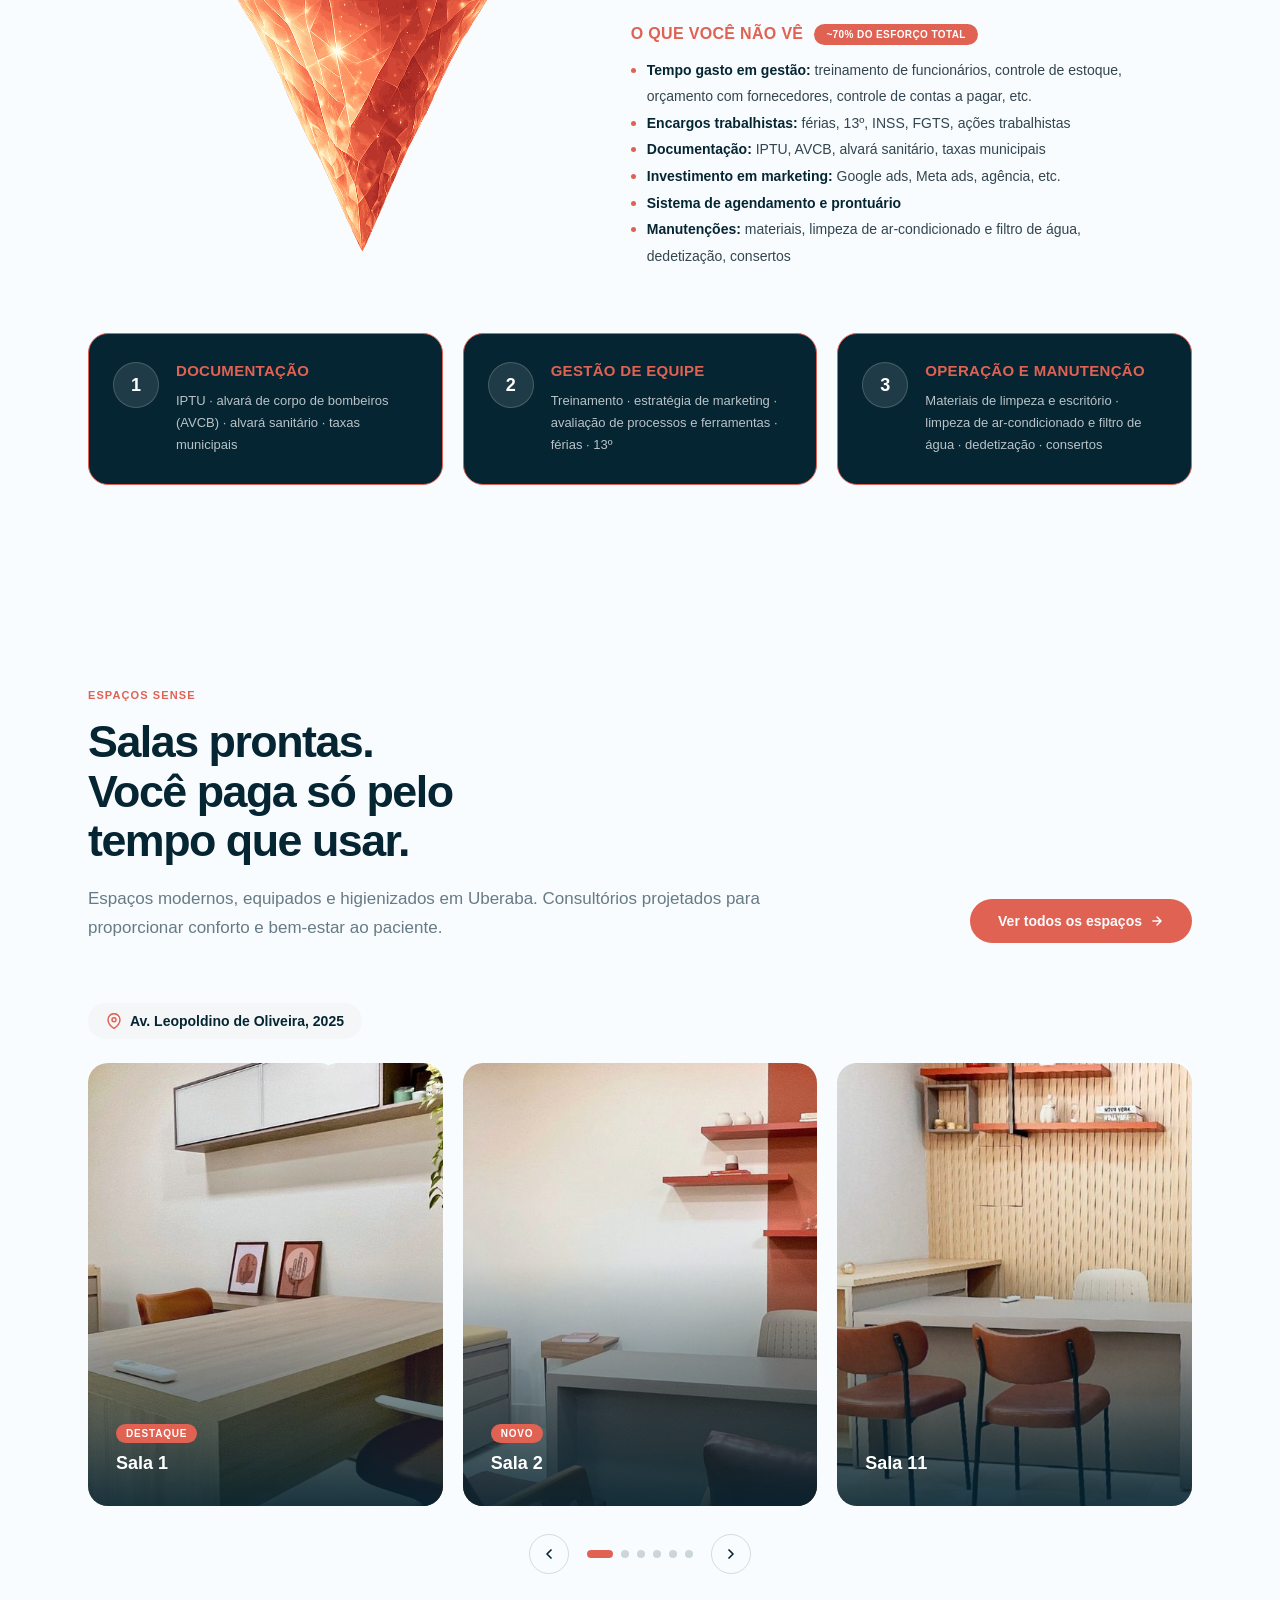
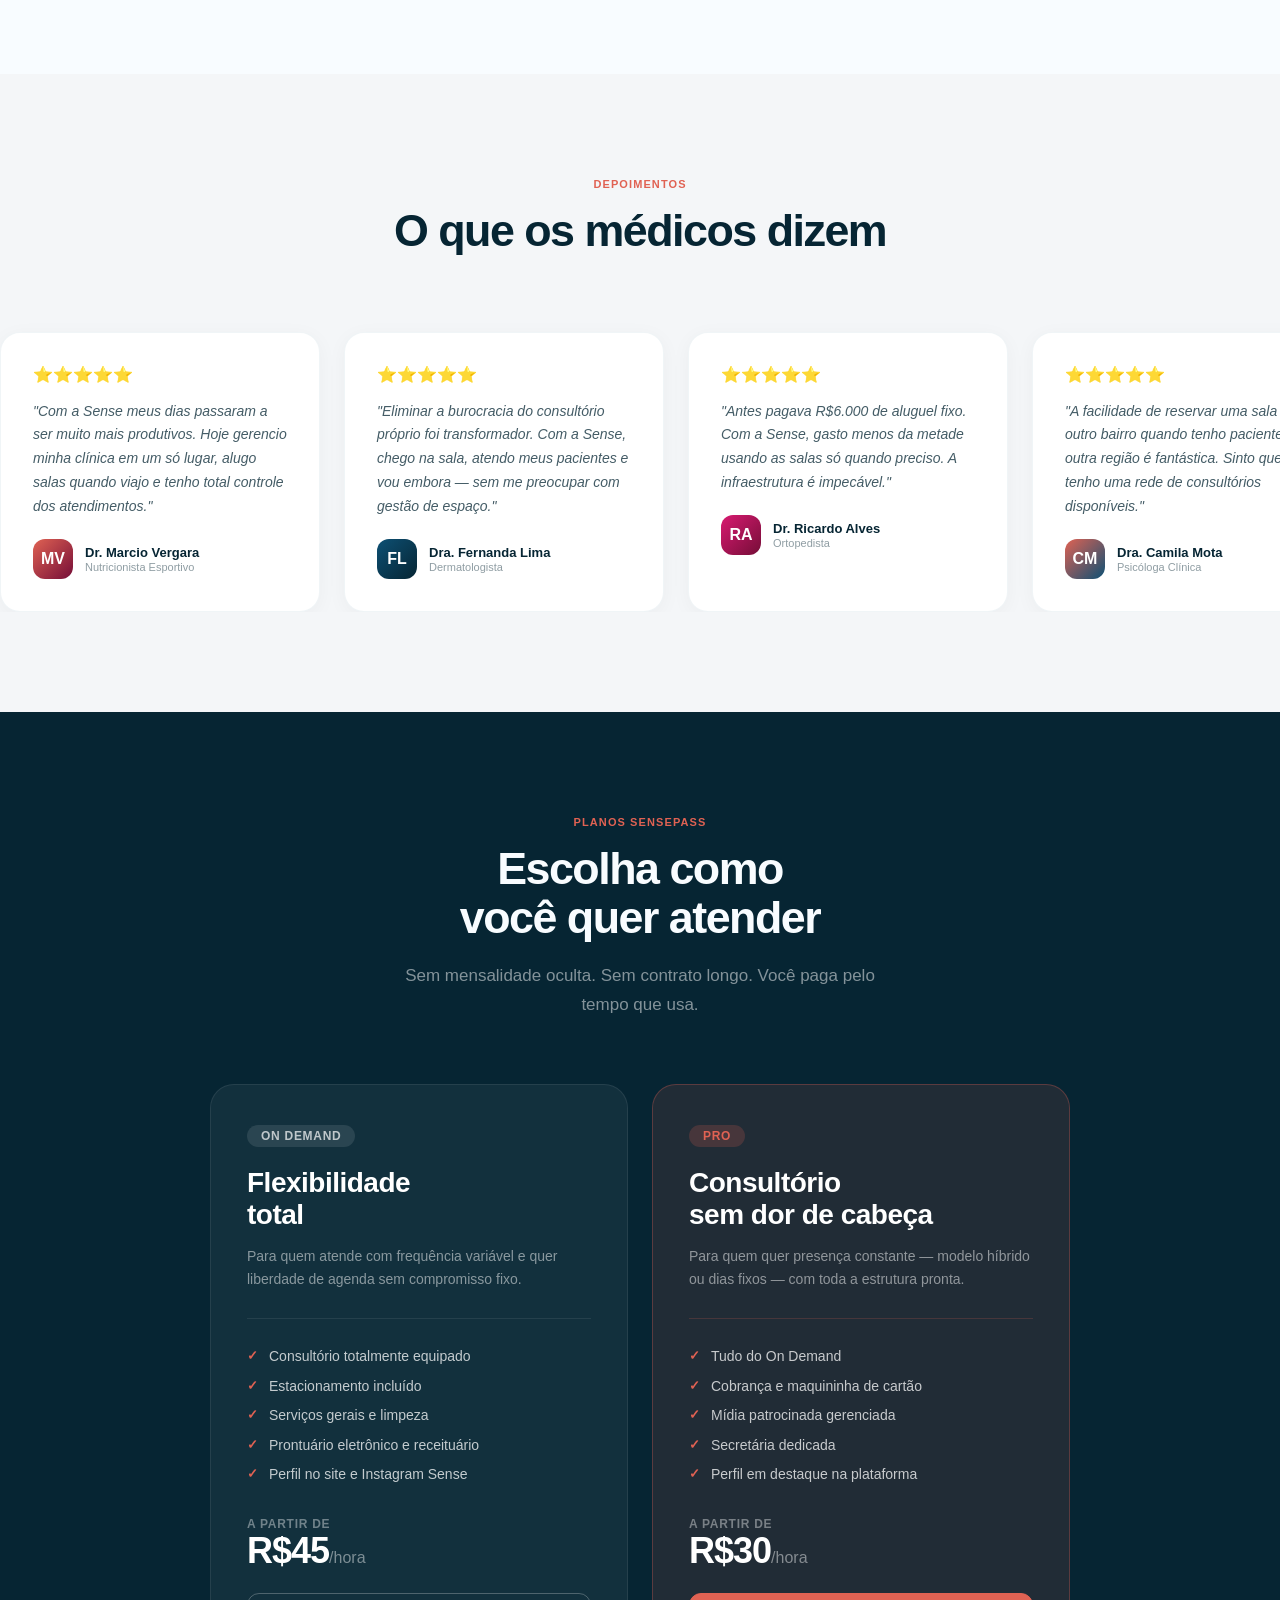
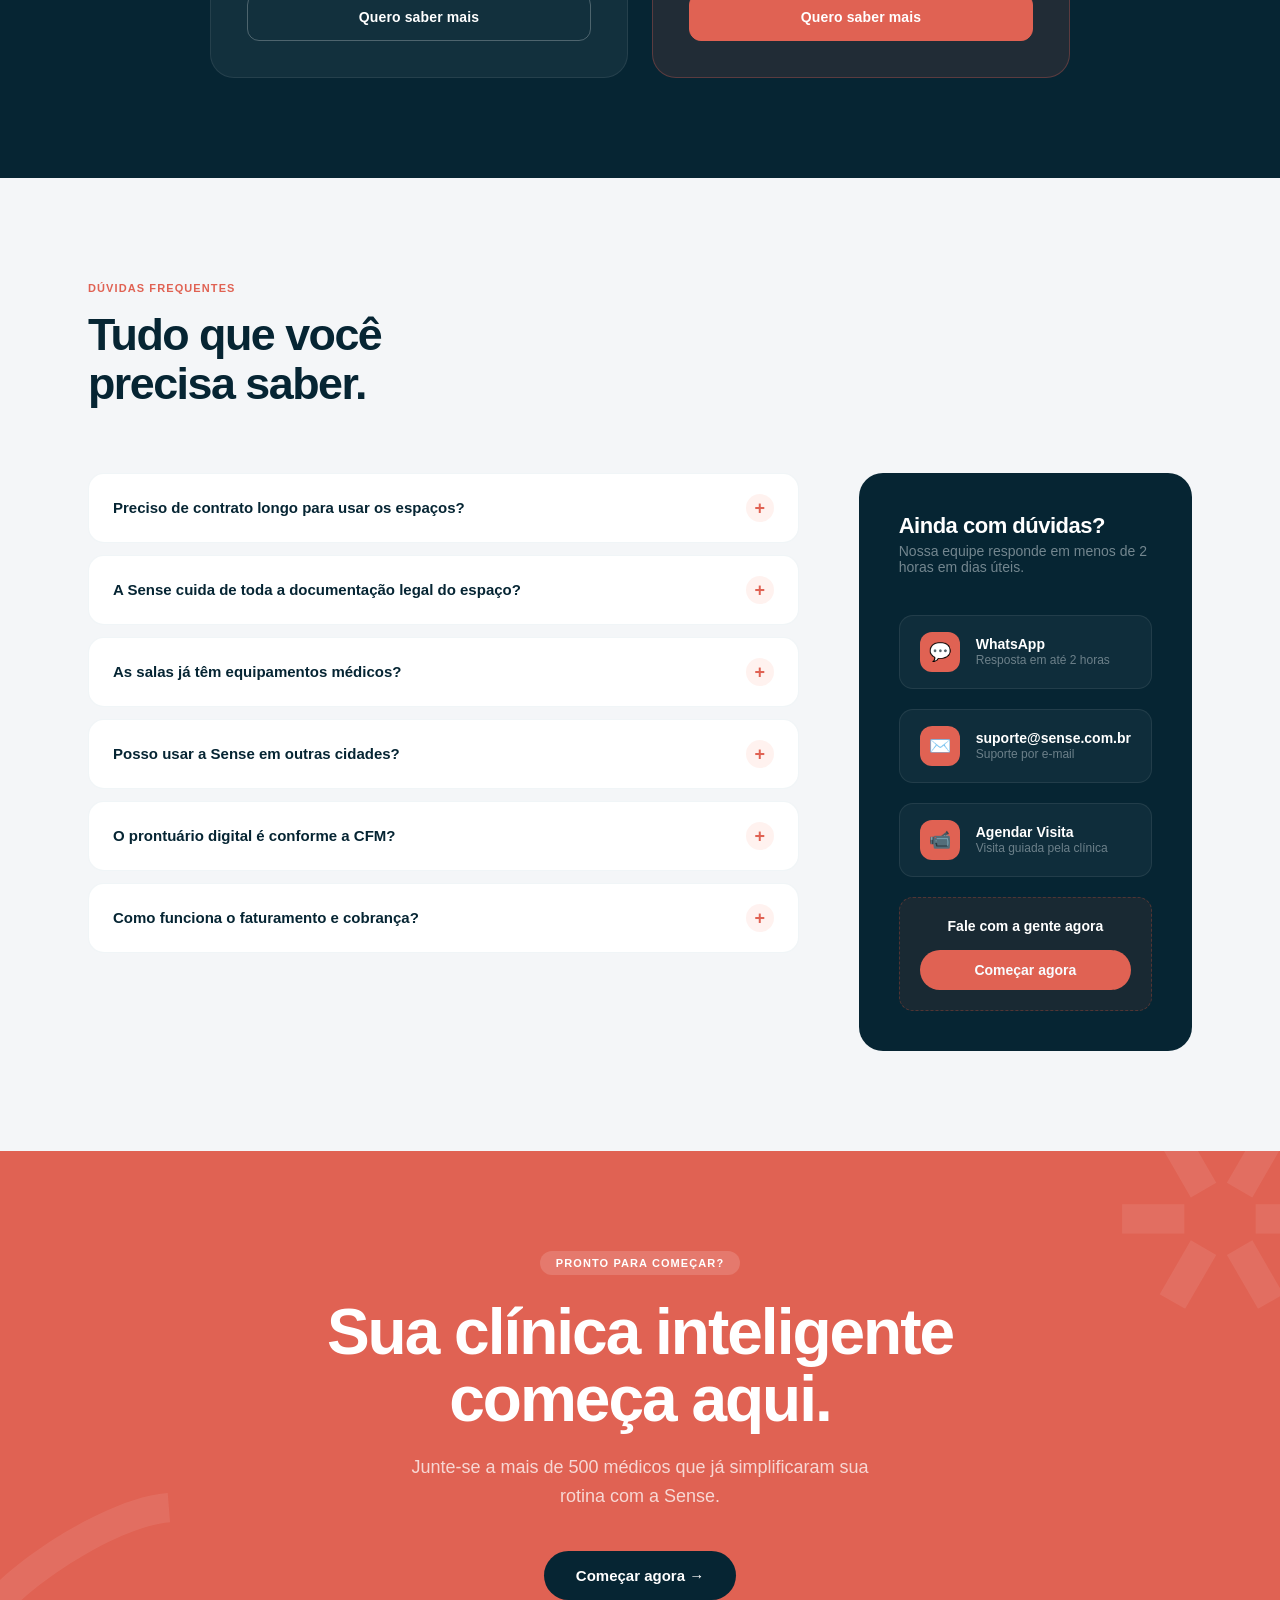
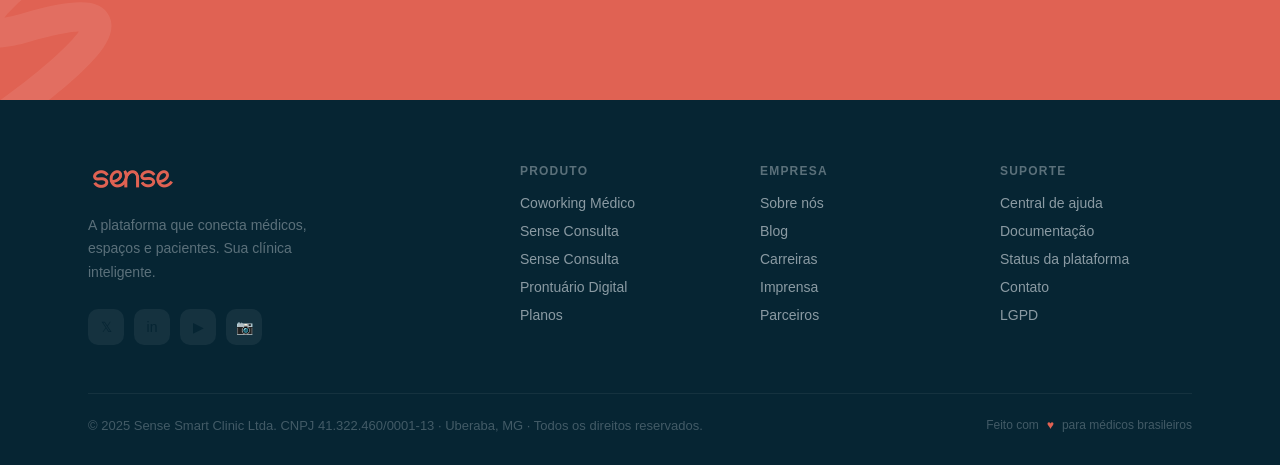
